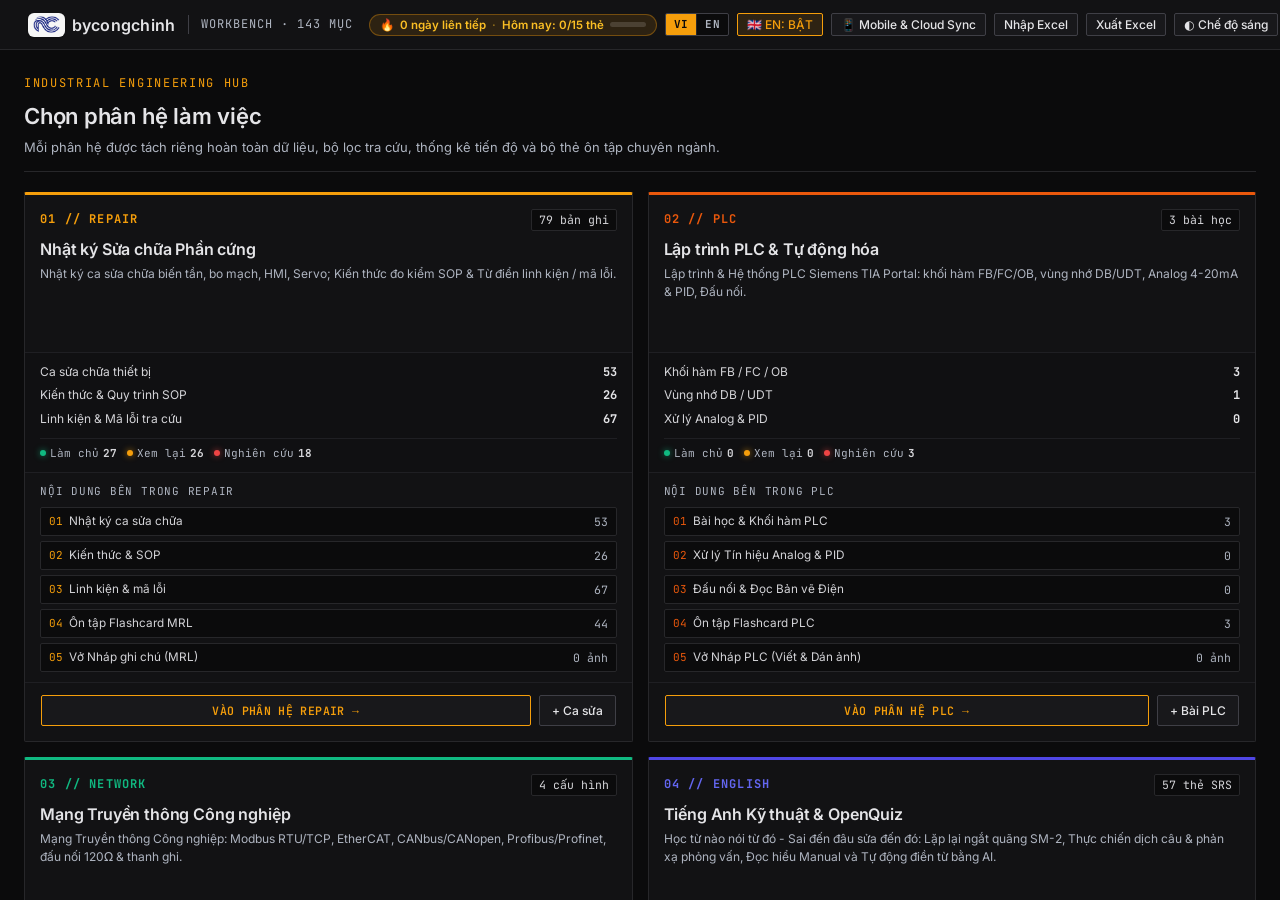
==== static/index.html @ 1fc818a9 "Deploy MRL Mobile PWA (20261121102253)" ====
<!DOCTYPE html>
<html lang="vi">
<head>
  <meta charset="UTF-8" />
  <meta name="viewport" content="width=device-width, initial-scale=1.0, viewport-fit=cover" />
  <meta name="theme-color" content="#0B0B0C" />
  <meta name="application-name" content="NC38" />
  <meta name="apple-mobile-web-app-capable" content="yes" />
  <meta name="apple-mobile-web-app-title" content="NC38" />
  <meta name="apple-mobile-web-app-status-bar-style" content="black-translucent" />
  <link rel="manifest" href="./manifest.json?v=nc3" />
  <link rel="apple-touch-icon" sizes="180x180" href="/static/icons/icon-nc-192.png" />
  <title>NC38</title>
  <link rel="icon" type="image/x-icon" href="/static/nc38_icon.ico?v=2" />
  <link rel="icon" type="image/png" sizes="192x192" href="/static/icons/icon-nc-192.png" />
  <link rel="stylesheet" href="/static/fonts.css?v=1" />
  <script>try{if(localStorage.getItem("mrl-theme")==="light"){document.documentElement.dataset.theme="light";var mc=document.querySelector('meta[name="theme-color"]');if(mc)mc.setAttribute("content","#FFFFFF");}if(localStorage.getItem("mrl-en-mode")!=="0")document.documentElement.classList.add("en-mode-on");if(localStorage.getItem("mrl-app-lang")==="en")document.documentElement.dataset.lang="en";}catch(e){}</script>
  <link rel="stylesheet" href="/static/styles.css?v=38" />
  <link rel="stylesheet" href="/static/mobile.css?v=16" />
</head>
<body spellcheck="false">
<input type="file" id="excel-import-input" accept=".xlsx,.xlsm" class="hidden" />
<input type="file" id="canvas-image-file-input" accept="image/*" class="hidden" />

<!-- ================= STARTUP PORTAL (4 PHÂN HỆ ĐỘC LẬP) ================= -->
<div id="portal-screen" class="portal-screen">
  <header class="portal-topbar">
    <div class="portal-brand">
      <img src="/static/icons/logo.png?v=3" alt="NC38" class="brand-logo" />
      <span class="brand-name" data-no-i18n="1">bycongchinh</span>
      <span id="portal-brand-sub" class="portal-subtag">WORKBENCH · 134 MỤC</span>
    </div>
    <div class="portal-top-right">
      <button type="button" id="portal-streak-badge" class="streak-pill" onclick="enterWorkspace('english', 'en-quiz')" title="Chuỗi ngày học &amp; Mục tiêu Tiếng Anh hôm nay">
        <span class="streak-flame">🔥</span>
        <span class="streak-days" data-streak-days>0 ngày liên tiếp</span>
        <span class="streak-sep">·</span>
        <span class="streak-goal" data-streak-goal>Hôm nay: 0/15 thẻ</span>
        <span class="streak-mini-bar"><i data-streak-bar style="width:0%"></i></span>
      </button>
      <span id="portal-global-meta" class="mono portal-meta-txt hidden">134 MỤC</span>
      <div class="lang-switch" role="group" aria-label="Ngôn ngữ / Language">
        <button type="button" class="lang-btn active" data-lang-btn="vi" onclick="setAppLanguage('vi')" title="Tiếng Việt">VI</button>
        <button type="button" class="lang-btn" data-lang-btn="en" onclick="setAppLanguage('en')" title="English (100% UI &amp; Content)">EN</button>
      </div>
      <button type="button" id="portal-btn-en-mode" class="btn btn-sm split-on" onclick="toggleEnMode()" title="Bật/tắt chế độ học Tiếng Anh song ngữ (quét chữ dịch, gạch chân thuật ngữ)">🇬🇧 EN: BẬT</button>
      <button type="button" id="portal-btn-en-vocab" class="btn btn-sm hidden" onclick="openVocabModal()" title="Mở Sổ từ vựng Tiếng Anh chuyên ngành">⭐ <span class="en-vocab-pill-lbl">Từ vựng</span> (<span class="en-vocab-count">0</span>)</button>
      <button type="button" id="portal-btn-mobile-sync" class="btn btn-sm" onclick="openMobileSyncModal()" title="Mở mã QR Mobile, Đồng bộ Cloud 2 chiều &amp; Xuất gói PWA">📱 Mobile &amp; Cloud Sync</button>
      <button type="button" class="btn btn-sm" onclick="triggerExcelImport()">Nhập Excel</button>
      <button type="button" class="btn btn-sm" onclick="exportExcel()">Xuất Excel</button>
    </div>
  </header>

  <div class="portal-body">
    <div class="portal-container">
      <div class="portal-hero">
        <div class="portal-kicker">INDUSTRIAL ENGINEERING HUB</div>
        <h1 class="portal-h1">Chọn phân hệ làm việc</h1>
        <p class="portal-lead">Mỗi phân hệ được tách riêng hoàn toàn dữ liệu, bộ lọc tra cứu, thống kê tiến độ và bộ thẻ ôn tập chuyên ngành.</p>
      </div>
      <div id="portal-grid" class="portal-grid"></div>
    </div>
  </div>
</div>

<!-- ================= WORKSPACE SHELL ================= -->
<div id="app-shell" class="app hidden">

  <!-- ================= SIDEBAR ================= -->
  <aside class="sidebar">
    <div class="ws-nav-head">
      <div class="ws-nav-top">
        <button type="button" class="portal-back-btn" onclick="openPortalScreen()" title="Quay về màn hình chọn 4 phân hệ (Alt+Home)">← Màn hình chính</button>
        <button type="button" class="sidebar-hide-btn" onclick="toggleLeftSidebar()" title="Ẩn thanh menu dọc bên trái (Ctrl+B)">« Ẩn</button>
      </div>
      <div class="ws-switcher" aria-label="Chuyển nhanh phân hệ">
        <button type="button" id="ws-pill-mrl" class="ws-pill" onclick="enterWorkspace('mrl')">MRL</button>
        <button type="button" id="ws-pill-plc" class="ws-pill" onclick="enterWorkspace('plc')">PLC</button>
        <button type="button" id="ws-pill-network" class="ws-pill" onclick="enterWorkspace('network')">NET</button>
        <button type="button" id="ws-pill-english" class="ws-pill" onclick="enterWorkspace('english')">ENG</button>
      </div>
    </div>

    <div class="brand">
      <img src="/static/icons/logo.png?v=3" alt="NC38" class="brand-logo" />
      <span id="sidebar-brand-name" class="brand-name">NC38</span>
      <span id="sidebar-brand-sub" class="brand-sub">OFFLINE HUB</span>
    </div>

    <nav id="sidebar-nav" class="nav"></nav>

    <div class="side-section">
      <div id="sidebar-stats-title" class="side-title">THỐNG KÊ HỆ THỐNG</div>
      <div id="header-metrics"><div class="stat-row"><span>Đang tải...</span></div></div>
    </div>

    <div id="sidebar-actions" class="side-actions"></div>
  </aside>

  <!-- ================= MAIN (TIA PORTAL TAB STRIP + SPLIT WORKSPACE) ================= -->
  <main class="main">
    <div id="editor-tabstrip" class="editor-tabstrip">
      <div id="editor-tabs-list" class="editor-tabs-list"></div>
      <div class="tabstrip-actions">
        <button type="button" id="workspace-streak-badge" class="streak-pill compact" onclick="enterWorkspace('english', 'en-quiz')" title="Chuỗi ngày học &amp; Mục tiêu Tiếng Anh hôm nay">
          <span class="streak-flame">🔥</span>
          <span class="streak-days" data-streak-days>0 ngày</span>
          <span class="streak-sep">·</span>
          <span class="streak-goal" data-streak-goal>0/15</span>
          <span class="streak-mini-bar"><i data-streak-bar style="width:0%"></i></span>
        </button>
        <button type="button" id="btn-clear-tabs" class="btn btn-sm hidden" onclick="closeAllEditorTabs(event)" title="Đóng các tab không dùng">× Đóng bớt</button>
        <div class="lang-switch" role="group" aria-label="Ngôn ngữ / Language">
          <button type="button" class="lang-btn active" data-lang-btn="vi" onclick="setAppLanguage('vi')" title="Tiếng Việt">VI</button>
          <button type="button" class="lang-btn" data-lang-btn="en" onclick="setAppLanguage('en')" title="English (100% UI &amp; Content)">EN</button>
        </div>
        <button type="button" id="btn-en-mode" class="btn btn-sm split-on" onclick="toggleEnMode()" title="Bật/tắt chế độ học Tiếng Anh song ngữ (quét chữ dịch, gạch chân thuật ngữ)">🇬🇧 EN: BẬT</button>
        <button type="button" id="en-top-ai-cfg-btn" class="btn btn-sm hidden" onclick="openAiConfigModal()" title="Cấu hình Gemini API Key miễn phí từ Google AI Studio">🔑 Cấu hình Gemini API Key</button>
        <button type="button" id="btn-en-vocab" class="btn btn-sm" onclick="openVocabModal()" title="Sổ từ vựng Tiếng Anh chuyên ngành">⭐ <span class="en-vocab-pill-lbl">Từ vựng</span> (<span class="en-vocab-count">0</span>)</button>
        <button type="button" id="btn-split-vertical" class="btn btn-sm" onclick="toggleSplitMode('vertical')" title="Chia đôi Trái / Phải giống TIA Portal (Ctrl+\)">◫ Chia đôi</button>
        <button type="button" id="btn-split-horizontal" class="btn btn-sm" onclick="toggleSplitMode('horizontal')" title="Chia Trên / Dưới">⬓ Trên/Dưới</button>
        <button type="button" id="btn-swap-panes" class="btn btn-sm hidden" onclick="swapSplitPanes()" title="Đổi nội dung giữa Khung 1 và Khung 2">⇄ Đổi bên</button>
        <button type="button" id="btn-close-split" class="btn btn-sm btn-danger hidden" onclick="closeSplitPane()" title="Đóng khung chia đôi">× Đóng chia</button>
      </div>
    </div>

    <div id="workspace-body" class="workspace-body">
      <div id="pane-primary" class="editor-pane active-pane" onmousedown="setActivePane('primary')">
        <div id="pane1-bar" class="pane-head hidden">
          <span class="pane-tag">KHUNG 1</span>
          <span id="pane1-label" class="pane-label mono">ĐANG XEM</span>
          <div class="pane-head-actions">
            <button type="button" class="btn btn-sm" onclick="pinPrimaryToSecondary(event)" title="Đưa bài này sang Khung 2">◫ Ghim sang Khung 2 →</button>
          </div>
        </div>
        <div class="pane-views">
          <div id="mobile-subbar" class="hidden"></div>
          <div id="view-mobile-sync" class="hidden"></div>

    <!-- 01 NHẬT KÝ CA SỬA CHỮA -->
    <section id="view-repairs" class="view tab-view">
      <div class="toolbar">
        <button type="button" class="btn btn-sm sidebar-open-btn" onclick="toggleLeftSidebar()" title="Hiện/Ẩn thanh menu dọc bên trái (Ctrl+B)">☰ Menu</button>
        <div id="repair-category-pills" class="chips"></div>
        <div class="vsep"></div>
        <select id="repair-status-filter" class="sel" onchange="onRepairFilterChange()">
          <option value="ALL">Trạng thái: tất cả</option>
          <option value="mastered">Đã làm chủ</option>
          <option value="review">Cần xem lại</option>
          <option value="researching">Đang nghiên cứu</option>
          <option value="unclassified">Chưa phân loại</option>
        </select>
        <div class="search">
          <input id="repair-search-input" class="inp" type="text" oninput="onRepairFilterChange()" placeholder="Tìm mã máy, linh kiện (A3120), mã lỗi..." />
          <button id="repair-search-clear" class="search-x hidden" onclick="clearRepairSearch()">×</button>
        </div>
      </div>
      <div class="split">
        <div class="list-pane">
          <div class="list-head"><span>DANH SÁCH CA BỆNH</span><b id="repair-list-count">0</b></div>
          <div id="repair-list" class="list-body"></div>
        </div>
        <div id="repair-detail" class="detail-pane"></div>
      </div>
    </section>

    <!-- 02 KIẾN THỨC & SOP -->
    <section id="view-knowledge" class="view tab-view hidden">
      <div class="toolbar">
        <button type="button" class="btn btn-sm sidebar-open-btn" onclick="toggleLeftSidebar()" title="Hiện/Ẩn thanh menu dọc bên trái (Ctrl+B)">☰ Menu</button>
        <div id="knowledge-group-pills" class="chips"></div>
        <div class="vsep"></div>
        <div id="knowledge-mode-pills" class="chips"></div>
        <select id="knowledge-category-filter" class="sel" style="max-width:185px;" onchange="onKnowledgeFilterChange()">
          <option value="ALL">Phân loại: tất cả</option>
        </select>
        <select id="knowledge-status-filter" class="sel" onchange="onKnowledgeFilterChange()">
          <option value="ALL">Trạng thái: tất cả</option>
          <option value="mastered">Đã làm chủ</option>
          <option value="review">Cần xem lại</option>
          <option value="researching">Đang nghiên cứu</option>
          <option value="unclassified">Chưa phân loại</option>
        </select>
        <div class="search">
          <input id="knowledge-search-input" class="inp" type="text" oninput="onKnowledgeFilterChange()" placeholder="Tìm chủ đề, từ khóa, quy trình..." />
          <button id="knowledge-search-clear" class="search-x hidden" onclick="clearKnowledgeSearch()">×</button>
        </div>
      </div>
      <div class="split">
        <div class="list-pane">
          <div class="list-head"><span>DANH MỤC KIẾN THỨC &amp; SOP</span><b id="knowledge-list-count">0</b></div>
          <div id="knowledge-list" class="list-body"></div>
        </div>
        <div id="knowledge-detail" class="detail-pane"></div>
      </div>
    </section>

    <!-- 03 LẬP TRÌNH & HỆ THỐNG PLC -->
    <section id="view-plc" class="view tab-view hidden">
      <div class="toolbar">
        <button type="button" class="btn btn-sm sidebar-open-btn" onclick="toggleLeftSidebar()" title="Hiện/Ẩn thanh menu dọc bên trái (Ctrl+B)">☰ Menu</button>
        <div id="plc-category-pills" class="chips"></div>
        <div class="vsep"></div>
        <select id="plc-status-filter" class="sel" onchange="onPlcFilterChange()">
          <option value="ALL">Trạng thái: tất cả</option>
          <option value="mastered">Đã làm chủ</option>
          <option value="review">Cần xem lại</option>
          <option value="researching">Đang nghiên cứu</option>
        </select>
        <div class="search">
          <input id="plc-search-input" class="inp" type="text" oninput="onPlcFilterChange()" placeholder="Tìm khối hàm (FB/FC/OB), SCL..." />
          <button id="plc-search-clear" class="search-x hidden" onclick="clearPlcSearch()">×</button>
        </div>
        <button class="btn btn-sm btn-primary" onclick="openPlcModal()">+ Thêm bài PLC</button>
      </div>
      <div class="split">
        <div class="list-pane">
          <div class="list-head"><span>LẬP TRÌNH &amp; HỆ THỐNG PLC</span><b id="plc-list-count">0</b></div>
          <div id="plc-list" class="list-body"></div>
        </div>
        <div id="plc-detail" class="detail-pane"></div>
      </div>
    </section>

    <!-- 04 MẠNG TRUYỀN THÔNG CÔNG NGHIỆP -->
    <section id="view-network" class="view tab-view hidden">
      <div class="toolbar">
        <button type="button" class="btn btn-sm sidebar-open-btn" onclick="toggleLeftSidebar()" title="Hiện/Ẩn thanh menu dọc bên trái (Ctrl+B)">☰ Menu</button>
        <div id="network-protocol-pills" class="chips"></div>
        <div class="vsep"></div>
        <select id="network-status-filter" class="sel" onchange="onNetworkFilterChange()">
          <option value="ALL">Trạng thái: tất cả</option>
          <option value="mastered">Đã làm chủ</option>
          <option value="review">Cần xem lại</option>
          <option value="researching">Đang nghiên cứu</option>
        </select>
        <div class="search">
          <input id="network-search-input" class="inp" type="text" oninput="onNetworkFilterChange()" placeholder="Tìm giao thức, thiết bị, thanh ghi..." />
          <button id="network-search-clear" class="search-x hidden" onclick="clearNetworkSearch()">×</button>
        </div>
        <button class="btn btn-sm btn-primary" onclick="openNetworkModal()">+ Thêm cấu hình mạng</button>
      </div>
      <div class="split">
        <div class="list-pane">
          <div class="list-head"><span>MẠNG TRUYỀN THÔNG</span><b id="network-list-count">0</b></div>
          <div id="network-list" class="list-body"></div>
        </div>
        <div id="network-detail" class="detail-pane"></div>
      </div>
    </section>

    <!-- 05 TỪ ĐIỂN LINH KIỆN & MÃ LỖI -->
    <section id="view-dictionary" class="view tab-view hidden">
      <div class="toolbar">
        <button type="button" class="btn btn-sm sidebar-open-btn" onclick="toggleLeftSidebar()" title="Hiện/Ẩn thanh menu dọc bên trái (Ctrl+B)">☰ Menu</button>
        <span class="sec-title">TRA CỨU LIÊN KẾT CHÉO LINH KIỆN &amp; MÃ LỖI (MRL)</span>
        <span style="color:var(--text-3); font-size:12px;">Chọn một mã để xem toàn bộ ca sửa chữa và kiến thức SOP liên quan trong phân hệ MRL.</span>
        <div class="search">
          <input id="dict-search-input" class="inp" type="text" oninput="renderDictionaryView()" placeholder="Lọc nhanh mã linh kiện (A3120, IGBT) hoặc mã lỗi (oPE04)..." />
        </div>
      </div>
      <div class="scroll-view">
        <div class="dict-wrap">
          <div class="dict-col">
            <div class="col-head"><span>DANH MỤC LINH KIỆN &amp; IC</span><span id="dict-comp-count">0</span></div>
            <div id="dict-comp-grid"></div>
          </div>
          <div class="dict-col">
            <div class="col-head"><span>DANH MỤC MÃ LỖI THIẾT BỊ</span><span id="dict-fault-count">0</span></div>
            <div id="dict-fault-grid"></div>
          </div>
        </div>
      </div>
    </section>

    <!-- 06 ÔN TẬP CHỦ ĐỘNG -->
    <section id="view-flashcards" class="view tab-view hidden">
      <div class="toolbar">
        <button type="button" class="btn btn-sm sidebar-open-btn" onclick="toggleLeftSidebar()" title="Hiện/Ẩn thanh menu dọc bên trái (Ctrl+B)">☰ Menu</button>
        <span class="sec-title">ÔN TẬP SÂU</span>
        <select id="fc-mode-filter" class="sel" data-no-filter-menu="1" onchange="onFlashcardModeChange()">
          <option value="deep">Hỏi sâu từng ý</option>
          <option value="quiz">Trắc nghiệm 4 đáp án (Quiz)</option>
          <option value="summary">Tổng hợp (1 thẻ / bài)</option>
          <option value="en_vocab">🇬🇧 Từ vựng Tiếng Anh chuyên ngành (Việt ⇄ Anh)</option>
          <option value="en_quiz">🇬🇧 Trắc nghiệm Tiếng Anh (Quiz A/B/C/D)</option>
        </select>
        <select id="fc-status-filter" class="sel" onchange="buildFlashcardDeck()">
          <option value="ACTIVE">Cần xem lại + đang nghiên cứu</option>
          <option value="review">Chỉ cần xem lại</option>
          <option value="researching">Chỉ đang nghiên cứu</option>
          <option value="ALL">Tất cả (kể cả đã làm chủ)</option>
        </select>
        <select id="fc-type-filter" class="sel" onchange="buildFlashcardDeck()">
          <option value="ALL">Tất cả loại thẻ</option>
          <option value="repair">Chỉ ca sửa chữa</option>
          <option value="knowledge">Chỉ kiến thức &amp; SOP</option>
          <option value="plc">Chỉ lập trình PLC</option>
          <option value="network">Chỉ mạng truyền thông</option>
        </select>
        <button type="button" id="fc-unsolid-btn" class="btn btn-sm" onclick="toggleFlashcardUnsolidFilter()" title="Chỉ hiện các câu chưa đánh dấu Thuộc chắc">Lọc câu chưa thuộc</button>
        <button type="button" id="fc-draft-toggle-btn" class="btn btn-sm split-on" onclick="toggleFlashcardDraftBox()" title="Bật/tắt khung tự gõ câu trả lời trước khi lật thẻ">Ô tự gõ</button>
        <button type="button" class="btn btn-sm" onclick="shuffleFlashcardDeck()">Trộn thẻ</button>
        <span id="fc-item-scope-badge" class="fc-scope-badge hidden"></span>
        <div id="fc-progress-summary" class="mono" style="margin-left:auto; font-size:12px; color:var(--text-3);"></div>
      </div>
      <div class="scroll-view"><div id="flashcard-stage" class="fc-wrap"></div></div>
    </section>

    <!-- VỞ NHÁP TỰ DO (MRL / PLC / NETWORK / ENGLISH ĐỘC LẬP) -->
    <section id="view-scratchpad" class="view tab-view hidden">
      <div class="toolbar">
        <button type="button" class="btn btn-sm sidebar-open-btn" onclick="toggleLeftSidebar()" title="Hiện/Ẩn thanh menu dọc bên trái (Ctrl+B)">☰ Menu</button>
        <span id="scratchpad-title" class="sec-title">VỞ NHÁP GHI CHÚ NHANH</span>
        <span style="color:var(--text-3); font-size:12px;">Gõ tự do · Bôi đen từ để dịch &amp; lưu · Dán ảnh (<kbd>Ctrl</kbd>+<kbd>V</kbd>) kéo thả tự do</span>
        <span id="scratchpad-status" class="mono" style="margin-left:auto; font-size:12px; color:var(--green);">ĐÃ LƯU TỰ ĐỘNG</span>
        <button type="button" id="scratchpad-sample-manual-btn" class="btn btn-sm hidden" onclick="insertSampleManualToScratchpad()" title="Chèn đoạn trích Manual tiếng Anh mẫu để đọc dịch &amp; làm Quiz">📄 Nạp mẫu Manual</button>
        <button type="button" id="scratchpad-to-quiz-btn" class="btn btn-sm btn-indigo hidden" onclick="sendScratchpadTextToOpenQuiz()" title="Chuyển văn bản trong Vở Nháp sang OpenQuiz AI để sinh bộ đề tự động">⚡ Tạo Quiz từ Nháp</button>
        <button type="button" class="btn btn-sm" onclick="triggerScratchpadImagePick()">+ Chèn ảnh</button>
        <button type="button" id="scratchpad-font-btn" class="btn btn-sm" onclick="toggleScratchpadFont()">Font: Chữ thường</button>
        <button type="button" class="btn btn-sm btn-primary" onclick="saveScratchpadNow(true)">Lưu (Ctrl+S)</button>
        <button type="button" class="btn btn-sm btn-danger" onclick="clearScratchpad()">Xóa trắng</button>
      </div>
      <div class="scratchpad-wrap">
        <div id="scratchpad-canvas" class="scratchpad-canvas" tabindex="0">
          <textarea id="scratchpad-textarea" class="scratchpad-textarea" spellcheck="false" placeholder="Viết nhanh ý tưởng, tóm tắt video/datasheet, tính toán thanh ghi, hoặc dán đoạn Manual tiếng Anh để bôi đen dịch &amp; lưu từ mới...&#10;&#10;Mẹo: Bấm Win+Shift+S chụp trang tài liệu/datasheet rồi click vào đây nhấn Ctrl+V để dán ảnh trực tiếp, sau đó kéo đặt ảnh ở bất kỳ vị trí nào bạn muốn!"></textarea>
          <div id="scratchpad-images-layer" class="canvas-images-layer"></div>
        </div>
      </div>
    </section>

    <!-- 04-01 HỌC HÔM NAY (SRS & 4 CHẾ ĐỘ: FLASHCARD / QUIZ / CLOZE / NGHE CHÉP) -->
    <section id="view-en-quiz" class="view tab-view hidden">
      <div class="toolbar">
        <button type="button" class="btn btn-sm sidebar-open-btn" onclick="toggleLeftSidebar()" title="Hiện/Ẩn thanh menu dọc bên trái (Ctrl+B)">☰ Menu</button>
        <span class="sec-title" style="color:#818CF8;">01 · HỌC HÔM NAY</span>
        <div id="en-quiz-type-pills" class="chips"></div>
        <button type="button" id="en-quiz-gen-toggle-btn" class="btn btn-sm btn-indigo" onclick="toggleEnQuizGeneratorPanel()" title="Ẩn/hiện khung Tạo đề OpenQuizAI">⚡ Tạo đề tự động</button>
      </div>
      <div id="en-quiz-compact-bar" class="srs-compact-bar">
        <div id="en-quiz-streak-pill" class="srs-compact-streak" title="Chuỗi ngày học &amp; Mục tiêu Tiếng Anh hôm nay">
          <span class="streak-flame">🔥</span>
          <span class="streak-days" data-streak-days>0 ngày</span>
          <span class="streak-sep">·</span>
          <span id="en-quiz-today-goal">Hôm nay: 0/15</span>
          <span class="streak-mini-bar"><i data-streak-bar style="width:0%"></i></span>
        </div>
        <div id="en-quiz-srs-pills" class="srs-compact-pills"></div>
        <div class="srs-compact-topic">
          <select id="en-quiz-cat-filter" class="sel" data-no-filter-menu="1" onchange="onEnQuizFilterChange()">
            <option value="ALL">Chủ đề: Tất cả</option>
            <option value="Giao tiếp & Hội thoại">Giao tiếp &amp; Hội thoại</option>
            <option value="Lexical Chunks (Cụm từ nối)">Lexical Chunks (Cụm từ nối)</option>
            <option value="Biến tần & Phần cứng">Biến tần &amp; Phần cứng</option>
            <option value="PLC & Tự động hóa">PLC &amp; Tự động hóa</option>
            <option value="Mạng truyền thông">Mạng truyền thông</option>
            <option value="Giao tiếp Phỏng vấn">Giao tiếp Phỏng vấn</option>
          </select>
        </div>
      </div>
      <div class="scroll-view">
        <div id="en-quiz-container" class="en-hub-wrap"></div>
      </div>
    </section>

    <!-- 04-02 PHÒNG THỰC CHIẾN (A: GIAO TIẾP · B: DỊCH KỸ THUẬT · C: PHỎNG VẤN 1-1 · D: ĐỌC HIỂU MANUAL) -->
    <section id="view-en-coach" class="view tab-view hidden">
      <div class="toolbar">
        <button type="button" class="btn btn-sm sidebar-open-btn" onclick="toggleLeftSidebar()" title="Hiện/Ẩn thanh menu dọc bên trái (Ctrl+B)">☰ Menu</button>
        <span class="sec-title" style="color:#818CF8;">02 · PHÒNG THỰC CHIẾN</span>
        <div id="en-coach-mode-pills" class="chips"></div>
        <div id="en-coach-combat-controls" style="display:inline-flex;align-items:center;gap:6px;flex-wrap:wrap;">
          <select id="en-coach-source-filter" class="sel" data-no-filter-menu="1" onchange="pickRandomCoachPrompt()">
            <option value="ALL">Chủ đề: Tất cả (Giao tiếp + Kỹ thuật)</option>
            <option value="Giao tiếp & Hội thoại">Giao tiếp &amp; Hội thoại</option>
            <option value="Lexical Chunks (Cụm từ nối)">Lexical Chunks (Cụm từ nối)</option>
            <option value="Biến tần & Phần cứng">Biến tần &amp; Phần cứng</option>
            <option value="PLC & Tự động hóa">PLC &amp; Tự động hóa</option>
            <option value="Mạng truyền thông">Mạng truyền thông</option>
            <option value="Giao tiếp Phỏng vấn">Giao tiếp Phỏng vấn</option>
          </select>
          <button type="button" class="btn btn-sm btn-indigo" onclick="pickRandomCoachPrompt()">🎲 Tình huống khác</button>
          <button type="button" class="btn btn-sm" onclick="toggleCustomCoachPrompt()">✍️ Tự nhập câu</button>
        </div>
        <div id="en-coach-reading-controls" class="hidden" style="display:inline-flex;align-items:center;gap:6px;flex-wrap:wrap;">
          <select id="en-reading-count" class="sel" data-no-filter-menu="1">
            <option value="5">5 từ mục tiêu</option>
            <option value="7" selected>7 từ Cần ôn hôm nay</option>
            <option value="10">10 từ tổng hợp</option>
          </select>
          <button type="button" id="en-reading-gen-btn" class="btn btn-sm btn-indigo" onclick="generateContextualReading()">📖 Tạo bài đọc từ 5-10 từ Cần ôn hôm nay</button>
          <button type="button" id="en-reading-bilingual-btn" class="btn btn-sm" onclick="toggleReadingBilingual()">🇻🇳 Hiện dịch song ngữ</button>
          <button type="button" class="btn btn-sm" onclick="speakFullReadingPassage()">🔊 Nghe đọc toàn bài</button>
        </div>
      </div>
      <div class="scroll-view">
        <div id="en-coach-container" class="en-hub-wrap"></div>
      </div>
    </section>

    <!-- 04-03 PLACEHOLDER (ĐÃ TÍCH HỢP VÀO CHẾ ĐỘ D CỦA PHÒNG THỰC CHIẾN) -->
    <section id="view-en-reading" class="view tab-view hidden"></section>

    <!-- 04-03 KHO TỪ & NẠP TỪ AI (GỘP MAGIC FILL + QUÉT KHO MRL + DÁN MANUAL) -->
    <section id="view-en-vocab-bank" class="view tab-view hidden">
      <div class="toolbar">
        <button type="button" class="btn btn-sm sidebar-open-btn" onclick="toggleLeftSidebar()" title="Hiện/Ẩn thanh menu dọc bên trái (Ctrl+B)">☰ Menu</button>
        <div id="en-bank-category-pills" class="chips"></div>
        <div class="vsep"></div>
        <select id="en-bank-status-filter" class="sel" data-no-filter-menu="1" onchange="onEnBankFilterChange()">
          <option value="ALL">SRS: Tất cả</option>
          <option value="due_now">Cần ôn hôm nay</option>
          <option value="learning">Đang học (Learning)</option>
          <option value="new">Từ mới (New)</option>
          <option value="review">Ôn tập (Review)</option>
          <option value="mastered">Đã làm chủ (Mastered)</option>
        </select>
        <div class="search">
          <input id="en-bank-search-input" class="inp" type="text" oninput="onEnBankFilterChange()" placeholder="Tìm thuật ngữ, IPA, Collocations, nghĩa Việt..." />
          <button id="en-bank-search-clear" class="search-x hidden" onclick="clearEnBankSearch()">×</button>
        </div>
        <button type="button" class="btn btn-sm btn-indigo" onclick="openEnVocabEditorModal()">+ Thêm Từ / Chunk</button>
        <button type="button" class="btn btn-sm" onclick="enterWorkspace('english', 'en-quiz')">🧠 Ôn Flashcard SRS</button>
      </div>
      <div id="en-vocab-ingest-bar" class="en-ingest-bar">
        <span class="en-ingest-bar-lbl">⚡ NẠP TỪ NHANH:</span>
        <div id="en-ingest-mode-pills" class="chips"></div>
        <button type="button" id="en-ingest-close-btn" class="btn btn-sm hidden" onclick="toggleVocabIngestDrawer(false)" style="margin-left:auto;">✕ Thu gọn</button>
      </div>
      <div id="en-vocab-ingest-drawer" class="en-ingest-drawer hidden">
        <div id="en-ingest-container" class="en-hub-wrap"></div>
      </div>
      <div class="split">
        <div class="list-pane">
          <div class="list-head"><span>KHO TỪ VỰNG &amp; LEXICAL CHUNKS</span><b id="en-bank-list-count">0</b></div>
          <div id="en-bank-list" class="list-body"></div>
        </div>
        <div id="en-bank-detail" class="detail-pane"></div>
      </div>
    </section>

    <!-- 04-05 PLACEHOLDER (ĐÃ GỘP VÀO THANH NẠP TỪ NHANH CỦA KHO TỪ 03) -->
    <section id="view-en-ingest" class="view tab-view hidden"></section>
        </div><!-- /.pane-views -->
      </div><!-- /#pane-primary -->

      <div id="split-resizer" class="split-resizer hidden" title="Kéo để chỉnh tỉ lệ Trái / Phải hoặc Trên / Dưới"></div>

      <!-- KHUNG 2 ĐỘC LẬP (XUYÊN PHÂN HỆ MRL / PLC / NET / NHÁP) -->
      <div id="pane-secondary" class="editor-pane pane-secondary hidden" onmousedown="setActivePane('secondary')">
        <div class="pane-head pane2-head">
          <span class="pane-tag">KHUNG 2</span>
          <div class="pane2-pills" aria-label="Chọn nhanh nguồn dữ liệu cho Khung 2">
            <button type="button" id="p2-pill-plc" class="pane2-pill" onclick="setPane2Group('plc')">PLC</button>
            <button type="button" id="p2-pill-network" class="pane2-pill" onclick="setPane2Group('network')">NET</button>
            <button type="button" id="p2-pill-repair" class="pane2-pill" onclick="setPane2Group('repair')">CA SỬA</button>
            <button type="button" id="p2-pill-knowledge" class="pane2-pill" onclick="setPane2Group('knowledge')">SOP</button>
            <button type="button" id="p2-pill-scratchpad" class="pane2-pill" onclick="setPane2Group('scratchpad')">NHÁP</button>
          </div>
          <select id="pane2-item-select" class="sel pane2-sel" onchange="onPane2SelectChange()"></select>
          <div class="pane-head-actions">
            <button type="button" id="pane2-browse-btn" class="btn btn-sm" onclick="togglePane2Browser()" title="Mở danh sách tìm kiếm nhanh xuyên phân hệ trong Khung 2">☰ Tìm bài</button>
            <button type="button" class="btn btn-sm btn-danger" onclick="closeSplitPane()" title="Đóng Khung 2">×</button>
          </div>
        </div>
        <div id="pane2-browser" class="pane2-browser hidden"></div>
        <div id="pane2-content" class="pane2-content"></div>
      </div>
    </div><!-- /#workspace-body -->
  </main>
</div>

<!-- ================= CROSS-REFERENCE DRAWER ================= -->
<div id="crossref-overlay" class="overlay right hidden">
  <div class="drawer">
    <div class="ov-head">
      <div class="ov-title"><small>TRA CỨU LIÊN KẾT CHÉO</small><span id="crossref-title">MÃ</span></div>
      <button class="ov-x" onclick="closeCrossRefDrawer()">×</button>
    </div>
    <div id="crossref-body" class="ov-body"></div>
  </div>
</div>

<!-- ================= MODAL: CA SỬA CHỮA ================= -->
<div id="repair-modal" class="overlay center hidden">
  <div class="modal">
    <div class="ov-head">
      <div class="ov-title" id="repair-modal-title"><span>THÊM CA SỬA CHỮA MỚI</span></div>
      <button type="button" class="ov-x" onclick="closeRepairModal()">×</button>
    </div>
    <form id="repair-form" class="ov-body form mode-create" onsubmit="submitRepairForm(event)">
      <input type="hidden" id="rep-form-id" />
      <div class="fgrid rep-form-row1">
        <div>
          <label class="lbl" for="rep-form-category">Nhóm thiết bị *</label>
          <select id="rep-form-category" class="sel" required>
            <option value="VFD">VFD</option>
            <option value="Circuit_Board">Bo mạch (Circuit_Board)</option>
            <option value="Screen">HMI / màn hình (Screen)</option>
            <option value="Servo">Servo</option>
            <option value="PLC">PLC</option>
            <option value="Sensors">Cảm biến (Sensors)</option>
          </select>
        </div>
        <div>
          <label class="lbl" for="rep-form-status">Trạng thái</label>
          <select id="rep-form-status" class="sel">
            <option value="researching">Đang nghiên cứu</option>
            <option value="review">Cần xem lại</option>
            <option value="mastered">Đã làm chủ</option>
            <option value="unclassified">Chưa phân loại</option>
          </select>
        </div>
        <div>
          <label class="lbl" for="rep-form-date">Ngày</label>
          <input id="rep-form-date" class="inp mono" type="text" placeholder="YYYY-MM-DD" />
        </div>
      </div>

      <div class="fgrid rep-form-row2">
        <div>
          <label class="lbl" for="rep-form-model">Hãng &amp; Mã thiết bị (Model) *</label>
          <textarea id="rep-form-model" class="inp mono" rows="1" required placeholder="VD: Yaskawa F7 15kW - CIMR-F7H4015"></textarea>
        </div>
        <div>
          <label class="lbl" for="rep-form-faults">Mã lỗi khách báo</label>
          <input id="rep-form-faults" class="inp mono" type="text" placeholder="VD: U1 NOT READY, oL1, rr" />
        </div>
      </div>

      <div id="rep-form-cold-wrap" class="rep-form-cold-box">
        <div class="lbl-row">
          <label id="rep-form-cold-lbl" class="lbl">Tiếp nhận &amp; Đo nguội ban đầu (tùy chọn)</label>
          <div class="rep-modal-cc-acts">
            <button type="button" class="btn btn-sm rep-tpl-btn" onclick="insertColdCheckTemplateToModal()">⚡ Chèn mẫu đo nguội</button>
            <button type="button" class="btn btn-sm cc-add-btn" onclick="addModalColdCheckRow(undefined, 'item')">+ Thêm dòng</button>
          </div>
        </div>
        <div id="rep-form-cold-container" class="rep-modal-cc-list"></div>
      </div>

      <details id="rep-form-advanced" class="rep-form-details">
        <summary class="rep-form-summary">▸ Thêm ngay Bước 01 / Lưu ý nguồn</summary>
        <div class="rep-form-adv-body">
          <div>
            <div class="sec-head" style="margin-top:2px;">
              <span class="sec-title">QUY TRÌNH BẮT BỆNH &amp; XỬ LÝ</span>
              <button type="button" class="btn btn-sm btn-primary" onclick="addRepairStepRow()">+ Thêm bước kiểm tra</button>
            </div>
            <div id="rep-form-steps-container" class="stack"></div>
          </div>

          <div class="form-warn">
            <label class="lbl" for="rep-form-note">Lưu ý cấp nguồn test &amp; cấu hình vận hành (24VDC / DC bus, chân jump, dòng boot, thông số)</label>
            <textarea id="rep-form-note" class="inp" rows="3" placeholder="VD: Cấp 24VDC ngoài chân +24/CM trước, test đèn hạn dòng nối tiếp DC Bus..."></textarea>
          </div>

          <div id="rep-form-tags-wrap" class="hidden">
            <label class="lbl" for="rep-form-tags">Linh kiện liên quan (phân cách dấu phẩy)</label>
            <input id="rep-form-tags" class="inp mono" type="text" placeholder="A3120, IGBT, MOSFET, 74HC14" />
          </div>
        </div>
      </details>

      <div class="form-foot">
        <button type="button" class="btn" onclick="closeRepairModal()">Hủy</button>
        <button type="submit" id="rep-form-submit-btn" class="btn btn-primary">Tạo ca &amp; Bắt đầu đo</button>
      </div>
    </form>
  </div>
</div>

<!-- ================= MODAL: KIẾN THỨC & SOP ================= -->
<div id="knowledge-modal" class="overlay center hidden">
  <div class="modal narrow">
    <div class="ov-head">
      <div class="ov-title" id="knowledge-modal-title"><span>THÊM KIẾN THỨC / SOP MỚI</span></div>
      <button class="ov-x" onclick="closeKnowledgeModal()">×</button>
    </div>
    <form id="knowledge-form" class="ov-body form" onsubmit="submitKnowledgeForm(event)">
      <input type="hidden" id="knw-form-id" />
      <div class="fgrid c4">
        <div>
          <label class="lbl">Nhóm nguồn *</label>
          <select id="knw-form-group" class="sel" required>
            <option value="Knowledge">Kiến thức đo &amp; sửa (Knowledge)</option>
            <option value="Automation">Tự động hóa (Automation)</option>
            <option value="Errors">Mã lỗi nhanh (Errors)</option>
          </select>
        </div>
        <div>
          <label class="lbl">Phân loại</label>
          <input id="knw-form-category" class="inp" list="knw-category-suggestions" placeholder="VD: Kỹ thuật Đo" />
          <datalist id="knw-category-suggestions">
            <option value="⚙️ Kỹ thuật Đo"></option>
            <option value="⚙️ Kỹ thuật Sửa"></option>
            <option value="⚙️ Workflow kiểm tra nhanh"></option>
            <option value="📚Nguyên lý hoạt động"></option>
            <option value="Sensors & Signals"></option>
            <option value="Contactor"></option>
            <option value="Relay"></option>
            <option value="Interlock Circuit"></option>
            <option value="Mạch tự giữ"></option>
            <option value="Mạch đảo chiều động cơ"></option>
            <option value="💻 Tự động hóa"></option>
          </datalist>
        </div>
        <div><label class="lbl">Ngày</label><input id="knw-form-date" class="inp mono" type="text" placeholder="YYYY-MM-DD" /></div>
        <div>
          <label class="lbl">Trạng thái</label>
          <select id="knw-form-status" class="sel">
            <option value="review">Cần xem lại</option>
            <option value="mastered">Đã làm chủ</option>
            <option value="researching">Đang nghiên cứu</option>
            <option value="unclassified">Chưa phân loại</option>
          </select>
        </div>
      </div>
      <div><label class="lbl">Chủ đề / Thiết bị *</label><input id="knw-form-topic" class="inp mono" required /></div>
      <div><label class="lbl">Từ khóa lõi</label><textarea id="knw-form-takeaway" class="inp" rows="2"></textarea></div>
      <div><label class="lbl">Bản chất nguyên lý / Quy trình SOP (đánh số 1. 2. 3. để hiển thị checklist)</label><textarea id="knw-form-concept" class="inp" rows="4"></textarea></div>
      <div class="fgrid c2">
        <div><label class="lbl">Câu hỏi phản biện (Tại sao?)</label><textarea id="knw-form-why" class="inp" rows="3"></textarea></div>
        <div><label class="lbl">Ứng dụng thực chiến / Giải pháp trả lời</label><textarea id="knw-form-action" class="inp" rows="3"></textarea></div>
      </div>
      <div class="fgrid c2">
        <div><label class="lbl">Lưu ý an toàn</label><textarea id="knw-form-note" class="inp" rows="2"></textarea></div>
        <div><label class="lbl">Linh kiện liên quan</label><input id="knw-form-tags" class="inp mono" type="text" placeholder="IGBT, OPTOCOUPLER" /></div>
      </div>
      <div>
        <div class="sec-head" style="margin-top:2px;">
          <span class="sec-title">MỤC GHI CHÚ MỞ RỘNG &amp; ẢNH KÉO THẢ (CTRL+V DÁN ẢNH)</span>
          <button type="button" class="btn btn-sm btn-primary" onclick="addKnowledgeSectionRow()">+ Thêm mục / ảnh kéo thả</button>
        </div>
        <div id="knw-form-sections-container" class="stack"></div>
      </div>
      <div>
        <div class="sec-head" style="margin-top:4px;">
          <span class="sec-title">CÂU HỎI ÔN TẬP RIÊNG (HỎI XOÁY · ĐÁP GỌN)</span>
          <div style="display:flex; gap:6px;">
            <button type="button" class="btn btn-sm" onclick="suggestModalDrillQa('knowledge')">⚡ Tự gợi ý từ bài</button>
            <button type="button" class="btn btn-sm btn-primary" onclick="addDrillQaRow('knw-form-drill-container')">+ Thêm câu hỏi</button>
          </div>
        </div>
        <div id="knw-form-drill-container" class="stack"></div>
      </div>
      <div class="form-foot">
        <button type="button" class="btn" onclick="closeKnowledgeModal()">Hủy</button>
        <button type="submit" class="btn btn-primary">Lưu kiến thức</button>
      </div>
    </form>
  </div>
</div>

<!-- ================= MODAL: LẬP TRÌNH & HỆ THỐNG PLC ================= -->
<div id="plc-modal" class="overlay center hidden">
  <div class="modal">
    <div class="ov-head">
      <div class="ov-title" id="plc-modal-title"><span>THÊM BÀI LẬP TRÌNH PLC MỚI</span></div>
      <button class="ov-x" onclick="closePlcModal()">×</button>
    </div>
    <form id="plc-form" class="ov-body form" onsubmit="submitPlcForm(event)">
      <input type="hidden" id="plc-form-id" />
      <div class="fgrid c4">
        <div>
          <label class="lbl">Phân loại *</label>
          <select id="plc-form-category" class="sel" required>
            <option value="Khối hàm (FB/FC/OB)">Khối hàm (FB/FC/OB)</option>
            <option value="Vùng nhớ (DB/UDT)">Vùng nhớ (db/udt)</option>
            <option value="Analog & PID">Analog &amp; PID</option>
            <option value="Đấu nối & Bản vẽ">Đấu nối &amp; Bản vẽ</option>
          </select>
        </div>
        <div class="span2">
          <label class="lbl">Nền tảng PLC (Brand / Platform)</label>
          <input id="plc-form-platform" class="inp mono" type="text" placeholder="VD: Siemens TIA Portal (S7-1200/1500)" />
        </div>
        <div class="fgrid c2" style="gap:8px;">
          <div><label class="lbl">Ngày</label><input id="plc-form-date" class="inp mono" type="text" placeholder="YYYY-MM-DD" /></div>
          <div>
            <label class="lbl">Trạng thái</label>
            <select id="plc-form-status" class="sel">
              <option value="review">Cần xem lại</option>
              <option value="mastered">Đã làm chủ</option>
              <option value="researching">Đang nghiên cứu</option>
            </select>
          </div>
        </div>
      </div>

      <div class="fgrid c2">
        <div><label class="lbl">Tên chủ đề / Khối hàm *</label><input id="plc-form-title" class="inp mono" required placeholder="VD: Xử lý tín hiệu Analog 4-20mA với NORM_X & SCALE_X" /></div>
        <div><label class="lbl">Thẻ từ khóa (phân cách dấu phẩy)</label><input id="plc-form-tags" class="inp mono" type="text" placeholder="TIA PORTAL, S7-1200, ANALOG, FB" /></div>
      </div>

      <div>
        <div class="sec-head" style="margin-top:2px;">
          <span class="sec-title">BẢNG CHÂN KHỐI HÀM / THAM SỐ (PINOUT - CÓ THỂ ĐỂ TRỐNG)</span>
          <button type="button" class="btn btn-sm" onclick="addPlcPinRow()">+ Thêm chân / tham số</button>
        </div>
        <div id="plc-form-pinout-container" class="stack"></div>
      </div>

      <div>
        <div class="sec-head" style="margin-top:2px;">
          <span class="sec-title">CÁC MỤC NỘI DUNG CHI TIẾT (TỰ ĐẶT NHÃN · XÓA · THÊM MỚI · CTRL+V DÁN ẢNH KÉO THẢ)</span>
          <button type="button" class="btn btn-sm btn-primary" onclick="addPlcSectionRow()">+ Thêm mục nội dung mới</button>
        </div>
        <div id="plc-form-sections-container" class="stack"></div>
      </div>

      <div>
        <div class="sec-head" style="margin-top:4px;">
          <span class="sec-title">CÂU HỎI ÔN TẬP RIÊNG (HỎI XOÁY · ĐÁP GỌN)</span>
          <div style="display:flex; gap:6px;">
            <button type="button" class="btn btn-sm" onclick="suggestModalDrillQa('plc')">⚡ Tự gợi ý từ bài</button>
            <button type="button" class="btn btn-sm btn-primary" onclick="addDrillQaRow('plc-form-drill-container')">+ Thêm câu hỏi</button>
          </div>
        </div>
        <div id="plc-form-drill-container" class="stack"></div>
      </div>

      <div class="form-foot">
        <button type="button" class="btn" onclick="closePlcModal()">Hủy</button>
        <button type="submit" class="btn btn-primary">Lưu bài PLC</button>
      </div>
    </form>
  </div>
</div>

<!-- ================= MODAL: MẠNG TRUYỀN THÔNG ================= -->
<div id="network-modal" class="overlay center hidden">
  <div class="modal">
    <div class="ov-head">
      <div class="ov-title" id="network-modal-title"><span>THÊM CẤU HÌNH MẠNG MỚI</span></div>
      <button class="ov-x" onclick="closeNetworkModal()">×</button>
    </div>
    <form id="network-form" class="ov-body form" onsubmit="submitNetworkForm(event)">
      <input type="hidden" id="net-form-id" />
      <div class="fgrid c4">
        <div>
          <label class="lbl">Giao thức *</label>
          <select id="net-form-protocol" class="sel" required>
            <option value="Modbus RTU/TCP">Modbus RTU/TCP</option>
            <option value="EtherCAT">EtherCAT</option>
            <option value="CANbus / CANopen">CANbus / CANopen</option>
            <option value="Profibus / Profinet">Profibus / Profinet</option>
            <option value="USS / RS485">USS / RS485</option>
          </select>
        </div>
        <div class="span2">
          <label class="lbl">Thiết bị kết nối (Target Device) *</label>
          <input id="net-form-target" class="inp mono" required placeholder="VD: PLC S7-1200 <-> Biến tần Yaskawa V1000" />
        </div>
        <div class="fgrid c2" style="gap:8px;">
          <div><label class="lbl">Ngày</label><input id="net-form-date" class="inp mono" type="text" placeholder="YYYY-MM-DD" /></div>
          <div>
            <label class="lbl">Trạng thái</label>
            <select id="net-form-status" class="sel">
              <option value="review">Cần xem lại</option>
              <option value="mastered">Đã làm chủ</option>
              <option value="researching">Đang nghiên cứu</option>
            </select>
          </div>
        </div>
      </div>

      <div><label class="lbl">Thẻ từ khóa (phân cách dấu phẩy)</label><input id="net-form-tags" class="inp mono" type="text" placeholder="MODBUS, RS485, 120 OHM, CANOPEN" /></div>

      <div>
        <div class="sec-head" style="margin-top:2px;">
          <span class="sec-title">BẢN ĐỒ THANH GHI / KHUNG TRUYỀN (REGISTER MAP - CÓ THỂ ĐỂ TRỐNG)</span>
          <button type="button" class="btn btn-sm" onclick="addNetRegRow()">+ Thêm thanh ghi</button>
        </div>
        <div id="net-form-regmap-container" class="stack"></div>
      </div>

      <div>
        <div class="sec-head" style="margin-top:2px;">
          <span class="sec-title">CÁC MỤC NỘI DUNG CHI TIẾT (TỰ ĐẶT NHÃN · XÓA · THÊM MỚI · CTRL+V DÁN ẢNH KÉO THẢ)</span>
          <button type="button" class="btn btn-sm btn-primary" onclick="addNetworkSectionRow()">+ Thêm mục nội dung mới</button>
        </div>
        <div id="net-form-sections-container" class="stack"></div>
      </div>

      <div>
        <div class="sec-head" style="margin-top:4px;">
          <span class="sec-title">CÂU HỎI ÔN TẬP RIÊNG (HỎI XOÁY · ĐÁP GỌN)</span>
          <div style="display:flex; gap:6px;">
            <button type="button" class="btn btn-sm" onclick="suggestModalDrillQa('network')">⚡ Tự gợi ý từ bài</button>
            <button type="button" class="btn btn-sm btn-primary" onclick="addDrillQaRow('net-form-drill-container')">+ Thêm câu hỏi</button>
          </div>
        </div>
        <div id="net-form-drill-container" class="stack"></div>
      </div>

      <div class="form-foot">
        <button type="button" class="btn" onclick="closeNetworkModal()">Hủy</button>
        <button type="submit" class="btn btn-primary">Lưu cấu hình mạng</button>
      </div>
    </form>
  </div>
</div>

<!-- ================= MODAL: QUẢN LÝ DANH MỤC (MRL / PLC / NET) ================= -->
<div id="category-manager-modal" class="overlay center hidden">
  <div class="modal narrow" style="max-width:680px;">
    <div class="ov-head">
      <div class="ov-title" id="cat-mgr-title"><small>TÙY CHỈNH THANH DANH MỤC</small><span id="cat-mgr-title-text">QUẢN LÝ DANH MỤC</span></div>
      <button type="button" class="ov-x" onclick="closeCategoryManagerModal()">×</button>
    </div>
    <div class="ov-body form">
      <div style="font-size:12.5px; color:var(--text-3); line-height:1.5;">
        Đổi tên, sắp xếp thứ tự (<b>↑ / ↓</b>), thêm mới hoặc xóa các mục trên thanh lọc. Mẹo: Bạn cũng có thể <b>nhấp đúp (double-click)</b> trực tiếp vào bất kỳ mục nào trên thanh để sửa nhanh tại chỗ.
      </div>
      <div id="cat-mgr-list" class="stack"></div>
      <div class="cat-mgr-add-bar">
        <input id="cat-mgr-new-inp" class="inp mono" type="text" placeholder="Nhập tên mục mới (VD: HMI & SCADA, Motion Control...)..." onkeydown="if(event.key==='Enter'){event.preventDefault();addCatMgrRow();}" />
        <button type="button" class="btn btn-primary" onclick="addCatMgrRow()">+ Thêm mục</button>
      </div>
      <div id="cat-mgr-reassign-box" class="warn hidden">
        <div class="warn-title"><span>CHUYỂN BÀI HỌC CỦA MỤC ĐÃ XÓA</span></div>
        <div style="display:flex; align-items:center; gap:10px; flex-wrap:wrap; margin-top:4px;">
          <span id="cat-mgr-reassign-msg" style="font-size:12.5px;">Các bài thuộc mục bị xóa sẽ được chuyển sang:</span>
          <select id="cat-mgr-fallback-sel" class="sel mono" style="min-width:200px;"></select>
        </div>
      </div>
      <div class="form-foot" style="justify-content:space-between;">
        <button type="button" class="btn" onclick="resetCatMgrToDefault()">↺ Khôi phục mặc định</button>
        <div style="display:flex; gap:8px;">
          <button type="button" class="btn" onclick="closeCategoryManagerModal()">Hủy</button>
          <button type="button" id="cat-mgr-save-btn" class="btn btn-primary" onclick="submitCategoryManagerModal()">Lưu thay đổi</button>
        </div>
      </div>
    </div>
  </div>
</div>

<!-- ================= LIGHTBOX / TOAST ================= -->
<div id="lightbox-modal" class="lightbox hidden" onclick="closeLightbox()">
  <img id="lightbox-img" src="" alt="Xem ảnh" onclick="event.stopPropagation()" />
  <div id="lightbox-caption" class="lightbox-cap"></div>
</div>
<!-- ================= MODAL: SỔ TỪ VỰNG TIẾNG ANH CHUYÊN NGÀNH ================= -->
<div id="en-vocab-modal" class="overlay center hidden">
  <div class="modal narrow" style="max-width:860px;">
    <div class="ov-head">
      <div class="ov-title" id="en-vocab-modal-title"><small>HỌC TIẾNG ANH CHUYÊN NGÀNH KỸ THUẬT</small><span>SỔ TỪ VỰNG &amp; THUẬT NGỮ VI ⇄ EN (<span class="en-vocab-count">0</span>)</span></div>
      <button type="button" class="ov-x" onclick="closeVocabModal()">×</button>
    </div>
    <div class="ov-body form">
      <form id="en-vocab-add-form" class="vocab-add-box" onsubmit="submitQuickVocabAdd(event)">
        <div class="vocab-add-grid">
          <input id="vocab-add-vi" class="inp" type="text" placeholder="Thuật ngữ / Câu Tiếng Việt (VD: vòng quét chương trình)" />
          <input id="vocab-add-en" class="inp mono" type="text" placeholder="Thuật ngữ Tiếng Anh (VD: Program scan cycle)" />
          <select id="vocab-add-cat" class="sel">
            <option value="PLC">PLC</option>
            <option value="NET">NET</option>
            <option value="REPAIR">SỬA CHỮA / VFD</option>
            <option value="TECH">KỸ THUẬT CHUNG</option>
          </select>
          <button type="submit" class="btn btn-primary">+ Thêm từ</button>
        </div>
        <div class="vocab-add-ex-grid">
          <input id="vocab-add-ex-vi" class="inp" type="text" placeholder="Câu ví dụ Tiếng Việt (tùy chọn)..." />
          <input id="vocab-add-ex-en" class="inp" type="text" placeholder="Câu ví dụ Tiếng Anh (tùy chọn)..." />
        </div>
      </form>

      <div class="vocab-toolbar">
        <input id="en-vocab-search" class="inp" type="text" placeholder="Tìm nhanh từ vựng Việt / Anh..." oninput="renderVocabModalList()" />
        <select id="en-vocab-cat-filter" class="sel" onchange="renderVocabModalList()">
          <option value="ALL">Tất cả nhóm</option>
          <option value="PLC">PLC</option>
          <option value="NET">NET</option>
          <option value="REPAIR">REPAIR</option>
          <option value="TECH">TECH</option>
        </select>
        <button type="button" class="btn btn-primary" onclick="startEnVocabFlashcards('en_vocab')">🧠 Ôn Flashcard Từ vựng</button>
        <button type="button" class="btn" onclick="startEnVocabFlashcards('en_quiz')">⚡ Quiz 4 đáp án</button>
      </div>

      <div id="en-vocab-list" class="vocab-list stack"></div>

      <div class="form-foot">
        <button type="button" class="btn" onclick="closeVocabModal()">Đóng</button>
      </div>
    </div>
  </div>
</div>

<!-- ================= MODAL: THÊM / SỬA TỪ VỰNG & LEXICAL CHUNK ================= -->
<div id="en-vocab-edit-modal" class="overlay center hidden">
  <div class="modal narrow" style="max-width:720px;">
    <div class="ov-head">
      <div class="ov-title" id="en-vocab-edit-modal-title"><small>04 // ENGLISH · TECHNICAL VOCABULARY &amp; LEXICAL CHUNKS</small><span>THÊM TỪ VỰNG / CỤM TỪ MỚI</span></div>
      <button type="button" class="ov-x" onclick="closeEnVocabEditorModal()">×</button>
    </div>
    <form id="en-vocab-edit-form" class="ov-body form" onsubmit="submitEnVocabEditorForm(event)">
      <input type="hidden" id="ev-form-id" />
      <div class="fgrid c2">
        <div>
          <label class="lbl">Thuật ngữ / Cụm Lexical Chunk Tiếng Anh *</label>
          <div style="display:flex;gap:6px;">
            <input id="ev-form-term" class="inp mono" type="text" required placeholder="VD: Inrush current hoặc Regarding the wiring diagram..." />
            <button type="button" class="btn btn-sm btn-indigo" onclick="magicFillVocabModal()" title="Tự động điền IPA, loại từ, collocations và câu ví dụ">✨ Magic Fill</button>
          </div>
        </div>
        <div>
          <label class="lbl">Phiên âm IPA (tùy chọn)</label>
          <input id="ev-form-ipa" class="inp mono" type="text" placeholder="VD: /ˈɪnrʌʃ ˈkʌrənt/" />
        </div>
      </div>
      <div class="fgrid c3">
        <div>
          <label class="lbl">Loại từ (Word Class)</label>
          <select id="ev-form-word-class" class="sel">
            <option value="Noun">Noun</option>
            <option value="Verb">Verb</option>
            <option value="Adj">Adj</option>
            <option value="Lexical Chunk">Lexical Chunk</option>
            <option value="Collocation">Collocation</option>
          </select>
        </div>
        <div>
          <label class="lbl">Phân loại *</label>
          <select id="ev-form-category" class="sel" required>
            <option value="Giao tiếp & Hội thoại">Giao tiếp &amp; Hội thoại</option>
            <option value="Lexical Chunks (Cụm từ nối)">Lexical Chunks (Cụm từ nối)</option>
            <option value="Biến tần & Phần cứng">Biến tần &amp; Phần cứng</option>
            <option value="PLC & Tự động hóa">PLC &amp; Tự động hóa</option>
            <option value="Mạng truyền thông">Mạng truyền thông</option>
            <option value="Giao tiếp Phỏng vấn">Giao tiếp Phỏng vấn</option>
          </select>
        </div>
        <div>
          <label class="lbl">Mức SRS</label>
          <select id="ev-form-status" class="sel">
            <option value="new">Từ mới (New)</option>
            <option value="learning">Đang học (Learning)</option>
            <option value="review">Ôn tập (Review)</option>
            <option value="mastered">Đã làm chủ (Mastered)</option>
          </select>
        </div>
      </div>
      <div class="fgrid c2">
        <div>
          <label class="lbl">Cụm từ hay đi kèm (Collocations)</label>
          <input id="ev-form-collocations" class="inp mono" type="text" placeholder="VD: limit inrush current, high inrush current" />
        </div>
        <div>
          <label class="lbl">Liên kết ca bệnh (MRL/PLC/NET)</label>
          <input id="ev-form-source" class="inp mono" type="text" placeholder="VD: REP-001, PLC-004, NET-001" />
        </div>
      </div>
      <div>
        <label class="lbl">Nghĩa Tiếng Việt &amp; Cách dùng trong kỹ thuật *</label>
        <input id="ev-form-meaning" class="inp" type="text" required placeholder="VD: Điện trở mồi nạp tụ DC Bus" />
      </div>
      <div>
        <label class="lbl">Câu ví dụ Tiếng Anh thực tế (Context EN)</label>
        <textarea id="ev-form-ex-en" class="inp" rows="2" placeholder="VD: Check the pre-charge resistor if the VFD trips on DC bus undervoltage."></textarea>
      </div>
      <div>
        <label class="lbl">Dịch câu ví dụ sang Tiếng Việt (Context VI)</label>
        <textarea id="ev-form-ex-vi" class="inp" rows="2" placeholder="VD: Kiểm tra điện trở mồi nếu biến tần báo lỗi thấp áp DC Bus."></textarea>
      </div>
      <div class="form-foot">
        <button type="button" class="btn" onclick="closeEnVocabEditorModal()">Hủy</button>
        <button type="submit" class="btn btn-indigo">Lưu vào Kho từ vựng</button>
      </div>
    </form>
  </div>
</div>

<!-- ================= MODAL: CẤU HÌNH GEMINI API KEY ================= -->
<div id="en-ai-config-modal" class="overlay center hidden">
  <div class="modal narrow" style="max-width:600px;">
    <div class="ov-head">
      <div class="ov-title" id="en-ai-config-title"><small>OPENQUIZ AI · ENGINE CONFIGURATION</small><span>🔑 CẤU HÌNH GEMINI API KEY (GOOGLE AI STUDIO)</span></div>
      <button type="button" class="ov-x" onclick="closeAiConfigModal()">×</button>
    </div>
    <form id="en-ai-config-form" class="ov-body form" onsubmit="submitAiConfigForm(event)">
      <div class="note-block accent" style="border-left-color:#6366F1;">
        <div class="nb-title" style="color:#818CF8;">CHẾ ĐỘ LAI THÔNG MINH (HYBRID OFFLINE + GEMINI AI)</div>
        <div class="nb-body" style="font-size:12.5px;">
          • <b>Không cần API Key / Không có mạng:</b> Phần mềm vẫn chạy đầy đủ bằng <b>Offline Rule-based Generator &amp; Grammar Coach</b> từ 83 bản ghi MRL/PLC/NET và Kho Từ vựng.<br />
          • <b>Khi dán Gemini API Key miễn phí:</b> Lấy key tại <code>aistudio.google.com/apikey</code> (lưu local trong SQLite trên máy bạn) để OpenQuiz AI sinh đề đọc hiểu Manual &amp; chấm ngữ pháp 1-1 chuyên sâu bằng AI thật.
        </div>
      </div>
      <div id="ai-cfg-status-banner" class="mono" style="font-size:12px; padding:6px 10px; border:1px solid var(--line); background:var(--panel); border-radius:var(--r);"></div>
      <div>
        <label class="lbl">Gemini API Key (để trống nếu muốn xóa Key cũ hoặc dùng chế độ Offline)</label>
        <input id="ai-cfg-key-input" class="inp mono" type="password" autocomplete="off" placeholder="AIzaSy..." />
      </div>
      <div>
        <label class="lbl">Model Gemini</label>
        <select id="ai-cfg-model-select" class="sel">
          <option value="gemini-2.0-flash">gemini-2.0-flash (Nhanh &amp; Miễn phí — Khuyên dùng)</option>
          <option value="gemini-2.5-flash">gemini-2.5-flash (Thông minh &amp; Chuẩn xác cao)</option>
          <option value="gemini-1.5-flash">gemini-1.5-flash</option>
        </select>
      </div>
      <div class="form-foot" style="justify-content:space-between;">
        <button type="button" class="btn btn-danger" onclick="clearGeminiApiKey()">Xóa Key (Dùng Offline)</button>
        <div style="display:flex; gap:8px;">
          <button type="button" class="btn" onclick="closeAiConfigModal()">Đóng</button>
          <button type="submit" class="btn btn-indigo">Lưu cấu hình AI</button>
        </div>
      </div>
    </form>
  </div>
</div>

<!-- ================= ENGLISH SELECTION POPOVER & HOVER TOOLTIP ================= -->
<div id="en-selection-popover" class="en-popover hidden" role="dialog" aria-label="Dịch thuật ngữ và câu sang Tiếng Anh"></div>
<div id="en-hover-tip" class="en-hover-tip hidden" role="tooltip"></div>

<div id="ctx-menu" class="ctx-menu hidden" role="menu" aria-label="Menu thao tác nhanh"></div>
<div id="toast-container"></div>

<!-- ================= MOBILE PWA CHROME (CHỈ HIỆN TRÊN < 768px) ================= -->
<div id="mobile-detail-topbar">
  <button type="button" id="mob-back-btn" class="mob-back-btn" onclick="closeMobileDetailOverlay(false)">← Quay lại</button>
  <span id="mob-detail-id" class="mob-detail-id">---</span>
  <button type="button" id="mob-detail-lang-btn" class="mob-detail-lang-btn" onclick="toggleMobileQuickLang()" title="Chuyển nhanh ngôn ngữ VI / EN">VI</button>
  <button type="button" id="mob-wakelock-btn" class="mob-wakelock-btn hidden" onclick="toggleMobileWakeLock()" title="Giữ sáng màn hình khi đo mạch">☀️</button>
  <select id="mob-detail-status" class="sel mob-detail-status hidden" onchange="onMobileDetailStatusChange(this.value)">
    <option value="mastered">🟢 Đã làm chủ</option>
    <option value="review">🟡 Cần xem lại</option>
    <option value="researching">🔴 Đang nghiên cứu</option>
    <option value="unclassified">⚪ Chưa phân loại</option>
  </select>
</div>

<button type="button" id="mobile-fab" class="hidden" onclick="mobileFabAction()" title="Thêm nhanh bản ghi mới">+</button>

<nav id="mobile-bottom-nav" aria-label="Điều hướng di động">
  <button type="button" class="mob-nav-btn active" data-mob-tab="home" onclick="mobileNavGo('home')">
    <span class="mob-nav-ico"><svg width="20" height="20" viewBox="0 0 24 24" fill="none" stroke="currentColor" stroke-width="1.8" stroke-linecap="round" stroke-linejoin="round" aria-hidden="true"><rect x="3" y="3" width="7" height="7" rx="1"/><rect x="14" y="3" width="7" height="7" rx="1"/><rect x="14" y="14" width="7" height="7" rx="1"/><rect x="3" y="14" width="7" height="7" rx="1"/></svg></span>
    <span class="mob-nav-lbl">Trang chủ</span>
  </button>
  <button type="button" class="mob-nav-btn" data-mob-tab="repair" onclick="mobileNavGo('repair')">
    <span class="mob-nav-ico"><svg width="20" height="20" viewBox="0 0 24 24" fill="none" stroke="currentColor" stroke-width="1.8" stroke-linecap="round" stroke-linejoin="round" aria-hidden="true"><path d="M14.7 6.3a1 1 0 0 0 0 1.4l1.6 1.6a1 1 0 0 0 1.4 0l3.77-3.77a6 6 0 0 1-7.94 7.94l-6.91 6.91a2.12 2.12 0 0 1-3-3l6.91-6.91a6 6 0 0 1 7.94-7.94l-3.76 3.76z"/></svg></span>
    <span class="mob-nav-lbl">Sửa mạch</span>
  </button>
  <button type="button" class="mob-nav-btn" data-mob-tab="plc_net" onclick="mobileNavGo('plc_net')">
    <span class="mob-nav-ico"><svg width="20" height="20" viewBox="0 0 24 24" fill="none" stroke="currentColor" stroke-width="1.8" stroke-linecap="round" stroke-linejoin="round" aria-hidden="true"><rect x="4" y="4" width="16" height="16" rx="2"/><rect x="9" y="9" width="6" height="6"/><path d="M15 2v2M15 20v2M2 15h2M2 9h2M20 15h2M20 9h2M9 2v2M9 20v2"/></svg></span>
    <span class="mob-nav-lbl">PLC &amp; Mạng</span>
  </button>
  <button type="button" class="mob-nav-btn" data-mob-tab="english" onclick="mobileNavGo('english')">
    <span class="mob-nav-ico"><svg width="20" height="20" viewBox="0 0 24 24" fill="none" stroke="currentColor" stroke-width="1.8" stroke-linecap="round" stroke-linejoin="round" aria-hidden="true"><path d="M2 3h6a4 4 0 0 1 4 4v14a3 3 0 0 0-3-3H2z"/><path d="M22 3h-6a4 4 0 0 0-4 4v14a3 3 0 0 1 3-3h7z"/></svg></span>
    <span class="mob-nav-lbl">Tiếng Anh</span>
  </button>
  <button type="button" class="mob-nav-btn" data-mob-tab="sync" onclick="mobileNavGo('sync')">
    <span class="mob-nav-ico"><svg width="20" height="20" viewBox="0 0 24 24" fill="none" stroke="currentColor" stroke-width="1.8" stroke-linecap="round" stroke-linejoin="round" aria-hidden="true"><path d="M17.5 19H9a7 7 0 1 1 6.71-9h1.79a4.5 4.5 0 1 1 0 9z"/></svg></span>
    <span class="mob-nav-lbl">Đồng bộ</span>
  </button>
</nav>

<!-- ================= MODAL: MOBILE QR & CLOUD SYNC (DESKTOP TOPBAR) ================= -->
<div id="mobile-sync-modal" class="overlay center hidden">
  <div class="modal narrow" style="max-width:740px;">
    <div class="ov-head">
      <div class="ov-title"><small>NC38 MOBILE PWA · TWO-WAY CLOUD SYNC</small><span>📱 MOBILE &amp; CLOUD SYNC (QR LAN · GITHUB GIST · OTA)</span></div>
      <button type="button" class="ov-x" onclick="closeMobileSyncModal()">×</button>
    </div>
    <div id="mobile-sync-modal-body" class="ov-body"></div>
  </div>
</div>

<script src="/static/js/core_store.js?v=7"></script>
<script src="/static/js/01-core.js?v=15"></script>
<script src="/static/js/02-boot.js?v=16"></script>
<script src="/static/js/03-views.js?v=11"></script>
<script src="/static/js/04-media.js?v=11"></script>
<script src="/static/js/05-split.js?v=9"></script>
<script src="/static/js/06-reference.js?v=9"></script>
<script src="/static/js/07-flashcards.js?v=12"></script>
<script src="/static/js/08-data.js?v=11"></script>
<script src="/static/js/09-english.js?v=18"></script>
<script src="/static/js/10-english-hub.js?v=11"></script>
<script src="/static/a11y.js?v=8"></script>
<script src="/static/ui.js?v=11"></script>
<script src="/static/js/mobile_shell.js?v=11"></script>
</body>
</html>
---- static/fonts.css ----
﻿/* vietnamese */
@font-face {
  font-family: 'Inter';
  font-style: normal;
  font-weight: 400;
  font-display: swap;
  src: url('/static/fonts/Inter-400-vietnamese.woff2') format('woff2');
  unicode-range: U+0102-0103, U+0110-0111, U+0128-0129, U+0168-0169, U+01A0-01A1, U+01AF-01B0, U+0300-0301, U+0303-0304, U+0308-0309, U+0323, U+0329, U+1EA0-1EF9, U+20AB;
}
/* latin-ext */
@font-face {
  font-family: 'Inter';
  font-style: normal;
  font-weight: 400;
  font-display: swap;
  src: url('/static/fonts/Inter-400-latin-ext.woff2') format('woff2');
  unicode-range: U+0100-02BA, U+02BD-02C5, U+02C7-02CC, U+02CE-02D7, U+02DD-02FF, U+0304, U+0308, U+0329, U+1D00-1DBF, U+1E00-1E9F, U+1EF2-1EFF, U+2020, U+20A0-20AB, U+20AD-20C4, U+2113, U+2C60-2C7F, U+A720-A7FF;
}
/* latin */
@font-face {
  font-family: 'Inter';
  font-style: normal;
  font-weight: 400;
  font-display: swap;
  src: url('/static/fonts/Inter-400-latin.woff2') format('woff2');
  unicode-range: U+0000-00FF, U+0131, U+0152-0153, U+02BB-02BC, U+02C6, U+02DA, U+02DC, U+0304, U+0308, U+0329, U+2000-206F, U+20AC, U+2122, U+2191, U+2193, U+2212, U+2215, U+FEFF, U+FFFD;
}
/* vietnamese */
@font-face {
  font-family: 'Inter';
  font-style: normal;
  font-weight: 500;
  font-display: swap;
  src: url('/static/fonts/Inter-500-vietnamese.woff2') format('woff2');
  unicode-range: U+0102-0103, U+0110-0111, U+0128-0129, U+0168-0169, U+01A0-01A1, U+01AF-01B0, U+0300-0301, U+0303-0304, U+0308-0309, U+0323, U+0329, U+1EA0-1EF9, U+20AB;
}
/* latin-ext */
@font-face {
  font-family: 'Inter';
  font-style: normal;
  font-weight: 500;
  font-display: swap;
  src: url('/static/fonts/Inter-500-latin-ext.woff2') format('woff2');
  unicode-range: U+0100-02BA, U+02BD-02C5, U+02C7-02CC, U+02CE-02D7, U+02DD-02FF, U+0304, U+0308, U+0329, U+1D00-1DBF, U+1E00-1E9F, U+1EF2-1EFF, U+2020, U+20A0-20AB, U+20AD-20C4, U+2113, U+2C60-2C7F, U+A720-A7FF;
}
/* latin */
@font-face {
  font-family: 'Inter';
  font-style: normal;
  font-weight: 500;
  font-display: swap;
  src: url('/static/fonts/Inter-500-latin.woff2') format('woff2');
  unicode-range: U+0000-00FF, U+0131, U+0152-0153, U+02BB-02BC, U+02C6, U+02DA, U+02DC, U+0304, U+0308, U+0329, U+2000-206F, U+20AC, U+2122, U+2191, U+2193, U+2212, U+2215, U+FEFF, U+FFFD;
}
/* vietnamese */
@font-face {
  font-family: 'Inter';
  font-style: normal;
  font-weight: 600;
  font-display: swap;
  src: url('/static/fonts/Inter-600-vietnamese.woff2') format('woff2');
  unicode-range: U+0102-0103, U+0110-0111, U+0128-0129, U+0168-0169, U+01A0-01A1, U+01AF-01B0, U+0300-0301, U+0303-0304, U+0308-0309, U+0323, U+0329, U+1EA0-1EF9, U+20AB;
}
/* latin-ext */
@font-face {
  font-family: 'Inter';
  font-style: normal;
  font-weight: 600;
  font-display: swap;
  src: url('/static/fonts/Inter-600-latin-ext.woff2') format('woff2');
  unicode-range: U+0100-02BA, U+02BD-02C5, U+02C7-02CC, U+02CE-02D7, U+02DD-02FF, U+0304, U+0308, U+0329, U+1D00-1DBF, U+1E00-1E9F, U+1EF2-1EFF, U+2020, U+20A0-20AB, U+20AD-20C4, U+2113, U+2C60-2C7F, U+A720-A7FF;
}
/* latin */
@font-face {
  font-family: 'Inter';
  font-style: normal;
  font-weight: 600;
  font-display: swap;
  src: url('/static/fonts/Inter-600-latin.woff2') format('woff2');
  unicode-range: U+0000-00FF, U+0131, U+0152-0153, U+02BB-02BC, U+02C6, U+02DA, U+02DC, U+0304, U+0308, U+0329, U+2000-206F, U+20AC, U+2122, U+2191, U+2193, U+2212, U+2215, U+FEFF, U+FFFD;
}
/* vietnamese */
@font-face {
  font-family: 'JetBrains Mono';
  font-style: normal;
  font-weight: 400;
  font-display: swap;
  src: url('/static/fonts/JetBrainsMono-400-vietnamese.woff2') format('woff2');
  unicode-range: U+0102-0103, U+0110-0111, U+0128-0129, U+0168-0169, U+01A0-01A1, U+01AF-01B0, U+0300-0301, U+0303-0304, U+0308-0309, U+0323, U+0329, U+1EA0-1EF9, U+20AB;
}
/* latin-ext */
@font-face {
  font-family: 'JetBrains Mono';
  font-style: normal;
  font-weight: 400;
  font-display: swap;
  src: url('/static/fonts/JetBrainsMono-400-latin-ext.woff2') format('woff2');
  unicode-range: U+0100-02BA, U+02BD-02C5, U+02C7-02CC, U+02CE-02D7, U+02DD-02FF, U+0304, U+0308, U+0329, U+1D00-1DBF, U+1E00-1E9F, U+1EF2-1EFF, U+2020, U+20A0-20AB, U+20AD-20C4, U+2113, U+2C60-2C7F, U+A720-A7FF;
}
/* latin */
@font-face {
  font-family: 'JetBrains Mono';
  font-style: normal;
  font-weight: 400;
  font-display: swap;
  src: url('/static/fonts/JetBrainsMono-400-latin.woff2') format('woff2');
  unicode-range: U+0000-00FF, U+0131, U+0152-0153, U+02BB-02BC, U+02C6, U+02DA, U+02DC, U+0304, U+0308, U+0329, U+2000-206F, U+20AC, U+2122, U+2191, U+2193, U+2212, U+2215, U+FEFF, U+FFFD;
}
/* vietnamese */
@font-face {
  font-family: 'JetBrains Mono';
  font-style: normal;
  font-weight: 500;
  font-display: swap;
  src: url('/static/fonts/JetBrainsMono-500-vietnamese.woff2') format('woff2');
  unicode-range: U+0102-0103, U+0110-0111, U+0128-0129, U+0168-0169, U+01A0-01A1, U+01AF-01B0, U+0300-0301, U+0303-0304, U+0308-0309, U+0323, U+0329, U+1EA0-1EF9, U+20AB;
}
/* latin-ext */
@font-face {
  font-family: 'JetBrains Mono';
  font-style: normal;
  font-weight: 500;
  font-display: swap;
  src: url('/static/fonts/JetBrainsMono-500-latin-ext.woff2') format('woff2');
  unicode-range: U+0100-02BA, U+02BD-02C5, U+02C7-02CC, U+02CE-02D7, U+02DD-02FF, U+0304, U+0308, U+0329, U+1D00-1DBF, U+1E00-1E9F, U+1EF2-1EFF, U+2020, U+20A0-20AB, U+20AD-20C4, U+2113, U+2C60-2C7F, U+A720-A7FF;
}
/* latin */
@font-face {
  font-family: 'JetBrains Mono';
  font-style: normal;
  font-weight: 500;
  font-display: swap;
  src: url('/static/fonts/JetBrainsMono-500-latin.woff2') format('woff2');
  unicode-range: U+0000-00FF, U+0131, U+0152-0153, U+02BB-02BC, U+02C6, U+02DA, U+02DC, U+0304, U+0308, U+0329, U+2000-206F, U+20AC, U+2122, U+2191, U+2193, U+2212, U+2215, U+FEFF, U+FFFD;
}
/* vietnamese */
@font-face {
  font-family: 'JetBrains Mono';
  font-style: normal;
  font-weight: 600;
  font-display: swap;
  src: url('/static/fonts/JetBrainsMono-600-vietnamese.woff2') format('woff2');
  unicode-range: U+0102-0103, U+0110-0111, U+0128-0129, U+0168-0169, U+01A0-01A1, U+01AF-01B0, U+0300-0301, U+0303-0304, U+0308-0309, U+0323, U+0329, U+1EA0-1EF9, U+20AB;
}
/* latin-ext */
@font-face {
  font-family: 'JetBrains Mono';
  font-style: normal;
  font-weight: 600;
  font-display: swap;
  src: url('/static/fonts/JetBrainsMono-600-latin-ext.woff2') format('woff2');
  unicode-range: U+0100-02BA, U+02BD-02C5, U+02C7-02CC, U+02CE-02D7, U+02DD-02FF, U+0304, U+0308, U+0329, U+1D00-1DBF, U+1E00-1E9F, U+1EF2-1EFF, U+2020, U+20A0-20AB, U+20AD-20C4, U+2113, U+2C60-2C7F, U+A720-A7FF;
}
/* latin */
@font-face {
  font-family: 'JetBrains Mono';
  font-style: normal;
  font-weight: 600;
  font-display: swap;
  src: url('/static/fonts/JetBrainsMono-600-latin.woff2') format('woff2');
  unicode-range: U+0000-00FF, U+0131, U+0152-0153, U+02BB-02BC, U+02C6, U+02DA, U+02DC, U+0304, U+0308, U+0329, U+2000-206F, U+20AC, U+2122, U+2191, U+2193, U+2212, U+2215, U+FEFF, U+FFFD;
}
/* vietnamese */
@font-face {
  font-family: 'JetBrains Mono';
  font-style: normal;
  font-weight: 700;
  font-display: swap;
  src: url('/static/fonts/JetBrainsMono-700-vietnamese.woff2') format('woff2');
  unicode-range: U+0102-0103, U+0110-0111, U+0128-0129, U+0168-0169, U+01A0-01A1, U+01AF-01B0, U+0300-0301, U+0303-0304, U+0308-0309, U+0323, U+0329, U+1EA0-1EF9, U+20AB;
}
/* latin-ext */
@font-face {
  font-family: 'JetBrains Mono';
  font-style: normal;
  font-weight: 700;
  font-display: swap;
  src: url('/static/fonts/JetBrainsMono-700-latin-ext.woff2') format('woff2');
  unicode-range: U+0100-02BA, U+02BD-02C5, U+02C7-02CC, U+02CE-02D7, U+02DD-02FF, U+0304, U+0308, U+0329, U+1D00-1DBF, U+1E00-1E9F, U+1EF2-1EFF, U+2020, U+20A0-20AB, U+20AD-20C4, U+2113, U+2C60-2C7F, U+A720-A7FF;
}
/* latin */
@font-face {
  font-family: 'JetBrains Mono';
  font-style: normal;
  font-weight: 700;
  font-display: swap;
  src: url('/static/fonts/JetBrainsMono-700-latin.woff2') format('woff2');
  unicode-range: U+0000-00FF, U+0131, U+0152-0153, U+02BB-02BC, U+02C6, U+02DA, U+02DC, U+0304, U+0308, U+0329, U+2000-206F, U+20AC, U+2122, U+2191, U+2193, U+2212, U+2215, U+FEFF, U+FFFD;
}
---- static/styles.css ----
/* ==========================================================================
   MRL — Precision Industrial Lab UI  (Carbon & Amber)
   ========================================================================== */
:root {
  --bg: #0B0B0C;
  --panel: #121214;
  --panel-2: #18181B;
  --sel: #1C1C1F;
  --line: #27272A;
  --line-soft: #1F1F23;
  --line-strong: #3F3F46;
  --text: #E4E4E7;
  --text-2: #D4D4D8;
  --text-3: #AEB4C0;
  --amber: #F59E0B;
  --orange: #EA580C;
  --green: #10B981;
  --red: #EF4444;
  --warn-bg: #181612;
  --font-sans: 'Inter', 'Segoe UI', system-ui, sans-serif;
  --font-mono: 'JetBrains Mono', 'Cascadia Mono', Consolas, 'Courier New', monospace;
  --r: 2px;
}

* { box-sizing: border-box; margin: 0; padding: 0; }
html, body { height: 100%; }
body {
  background: var(--bg);
  color: var(--text);
  font-family: var(--font-sans);
  font-size: 13px;
  line-height: 1.55;
  overflow: hidden;
  -webkit-font-smoothing: antialiased;
}
button { font-family: inherit; color: inherit; cursor: pointer; }
input, select, textarea { font-family: inherit; color: var(--text); }
.hidden { display: none !important; }
.mono { font-family: var(--font-mono); }
.pre { white-space: pre-line; }

/* ---- Scrollbars ---- */
::-webkit-scrollbar { width: 8px; height: 8px; }
::-webkit-scrollbar-track { background: var(--bg); }
::-webkit-scrollbar-thumb { background: #2F2F34; border-radius: 0; }
::-webkit-scrollbar-thumb:hover { background: #46464D; }

/* ---- App shell ---- */
.app { display: grid; grid-template-columns: 220px 1fr; height: 100vh; }
.app.sidebar-collapsed { grid-template-columns: 1fr !important; }
.app.sidebar-collapsed .sidebar { display: none !important; }

/* ---- Sidebar ---- */
.sidebar {
  background: var(--panel);
  border-right: 1px solid var(--line);
  display: flex; flex-direction: column; min-height: 0;
}
.brand {
  height: 48px; padding: 0 14px; display: flex; align-items: center; gap: 7px;
  border-bottom: 1px solid var(--line);
}
.brand-mark { width: 8px; height: 18px; background: var(--amber); }
.brand-logo {
  height: 24px;
  width: auto;
  object-fit: contain;
  background: rgba(255, 255, 255, 0.96);
  border-radius: 6px;
  padding: 3px 5px;
  flex: none;
  display: block;
  box-shadow: 0 1px 2px rgba(0, 0, 0, 0.25);
}
.brand-name {
  font-family: var(--font-sans, 'Inter', system-ui, -apple-system, sans-serif);
  font-weight: 800;
  font-size: 16px;
  letter-spacing: 0.015em;
  line-height: 1;
  color: var(--text);
}
.brand-sub { margin-left: auto; font-family: var(--font-mono); font-size: 12px; color: var(--text-3); letter-spacing: .08em; }

.nav { padding: 6px 0; border-bottom: 1px solid var(--line); }
.nav-item {
  width: 100%; display: flex; align-items: center; gap: 9px; text-align: left;
  background: transparent; border: 0; border-left: 3px solid transparent;
  padding: 8px 14px 8px 11px; font-size: 12.5px; color: var(--text-2);
}
.nav-item:hover { background: var(--panel-2); color: var(--text); }
.nav-item.active { background: var(--sel); border-left-color: var(--amber); color: var(--text); }
.nav-idx { font-family: var(--font-mono); font-size: 12px; color: var(--text-3); width: 16px; }
.nav-item.active .nav-idx { color: var(--amber); }
.nav-count { margin-left: auto; font-family: var(--font-mono); font-size: 12px; color: var(--text-3); }
.nav-item.active .nav-count { color: var(--amber); }

.side-section { padding: 10px 14px; border-bottom: 1px solid var(--line); overflow-y: auto; }
.side-title { font-family: var(--font-mono); font-size: 12px; letter-spacing: .12em; color: var(--text-3); margin-bottom: 6px; }
.stat-row { display: flex; align-items: center; justify-content: space-between; padding: 2px 0; font-family: var(--font-mono); font-size: 12px; color: var(--text-2); }
.stat-row b { color: var(--text); font-weight: 600; }
.stat-led { display: inline-flex; align-items: center; gap: 8px; }

.side-actions { margin-top: auto; padding: 10px 14px; display: flex; flex-direction: column; gap: 5px; border-top: 1px solid var(--line); }

/* ---- Buttons ---- */
.btn {
  display: inline-flex; align-items: center; justify-content: center; gap: 6px;
  background: var(--panel-2); border: 1px solid var(--line-strong); border-radius: var(--r);
  padding: 6px 12px; font-size: 12px; font-weight: 500; color: var(--text); white-space: nowrap;
}
.btn:hover { background: #222226; border-color: #52525B; }
.btn-primary { background: #18181B; border-color: var(--amber); color: var(--amber); font-weight: 600; }
.btn-primary:hover { background: var(--amber); border-color: var(--amber); color: #0B0B0C; }
.btn-danger { color: var(--red); border-color: #4A2222; }
.btn-danger:hover { background: #231313; border-color: var(--red); }
.btn-indigo { background: rgba(79, 70, 229, 0.14); border-color: #4F46E5; color: #818CF8; font-weight: 600; }
.btn-indigo:hover, .btn-indigo.split-on { background: #4F46E5; border-color: #4F46E5; color: #FFFFFF; }
.btn-sm { padding: 3px 9px; font-size: 12px; }
.btn-block { width: 100%; }
label.btn input[type=file] { display: none; }

/* ---- Main & views ---- */
.main { display: flex; flex-direction: column; min-width: 0; min-height: 0; height: 100vh; }
.view { display: flex; flex-direction: column; flex: 1; min-height: 0; }

.toolbar {
  min-height: 48px; flex: none; display: flex; align-items: center; gap: 8px; flex-wrap: wrap;
  padding: 6px 14px; background: var(--panel); border-bottom: 1px solid var(--line);
}
.chips { display: flex; align-items: center; gap: 0; flex-wrap: wrap; }
.chip {
  background: transparent; border: 1px solid var(--line); border-right-width: 0;
  padding: 4px 8px; font-family: var(--font-mono); font-size: 12px; color: var(--text-2);
}
.chip:first-child { border-radius: var(--r) 0 0 var(--r); }
.chip:last-child { border-right-width: 1px; border-radius: 0 var(--r) var(--r) 0; }
.chip:hover { color: var(--text); background: var(--panel-2); }
.chip.active { background: var(--amber); border-color: var(--amber); color: #0B0B0C; font-weight: 600; }
.chip.active + .chip { border-left-color: var(--amber); }
.chip .n { opacity: .65; margin-left: 4px; }
.toolbar-gap { display: none; }
.vsep { width: 1px; height: 20px; background: var(--line); flex: none; }

.inp, .sel {
  background: var(--bg); border: 1px solid var(--line-strong); border-radius: var(--r);
  padding: 5px 9px; font-size: 12px; outline: none;
}
.inp:focus, .sel:focus { border-color: var(--amber); }
.inp::placeholder { color: var(--text-3); }
.sel {
  padding-right: 26px;
  appearance: none;
  -webkit-appearance: none;
  -moz-appearance: none;
  background-image: url("data:image/svg+xml,%3Csvg xmlns='http://www.w3.org/2000/svg' width='12' height='12' viewBox='0 0 24 24' fill='none' stroke='%23AEB4C0' stroke-width='2.2' stroke-linecap='round' stroke-linejoin='round'%3E%3Cpolyline points='6 9 12 15 18 9'/%3E%3C/svg%3E");
  background-position: right 8px center;
  background-size: 12px 12px;
  background-repeat: no-repeat;
  white-space: nowrap;
  overflow: hidden;
  text-overflow: ellipsis;
}
.sel::-ms-expand { display: none; }
.sel option { background: var(--panel-2); color: var(--text); }
.search { position: relative; margin-left: auto; flex: 1 1 160px; max-width: 300px; min-width: 145px; }
.search .inp { width: 100%; padding-right: 26px; font-family: var(--font-mono); font-size: 12px; }
.search-x { position: absolute; right: 4px; top: 50%; transform: translateY(-50%); background: none; border: 0; color: var(--text-3); padding: 2px 6px; font-size: 14px; line-height: 1; }
.search-x:hover { color: var(--text); }
select.sel, select.inp { color-scheme: dark; }

/* ---- Split pane & Focus Mode ---- */
.split { flex: 1; min-height: 0; display: grid; grid-template-columns: 360px 1fr; }
.split.list-collapsed { grid-template-columns: 1fr; }
.split.list-collapsed .list-pane { display: none; }
.list-pane { border-right: 1px solid var(--line); display: flex; flex-direction: column; min-height: 0; background: var(--bg); }
.list-head {
  flex: none; height: 32px; padding: 0 16px; display: flex; align-items: center; justify-content: space-between;
  border-bottom: 1px solid var(--line); background: var(--panel);
  font-family: var(--font-mono); font-size: 12px; letter-spacing: .1em; color: var(--text-3);
}
.list-head b { color: var(--amber); font-weight: 600; }
.list-body { flex: 1; overflow-y: auto; }
.detail-pane { overflow-y: auto; min-width: 0; background: var(--bg); }
.detail-inner { padding: 20px 32px 56px; max-width: 960px; margin: 0 auto; }

/* ---- Focus Navigation Bar ---- */
.focus-bar {
  display: flex; align-items: center; justify-content: space-between; gap: 10px; flex-wrap: wrap;
  padding-bottom: 12px; margin-bottom: 16px; border-bottom: 1px solid var(--line);
}
.focus-group { display: flex; align-items: center; gap: 6px; flex-wrap: wrap; }
.focus-pos { font-family: var(--font-mono); font-size: 12px; color: var(--text-3); padding: 0 6px; }
.btn.pin-active { border-color: var(--amber); color: var(--amber); background: rgba(245, 158, 11, 0.1); }

/* ---- Flat list row (2-line compact) ---- */
.row {
  padding: 9px 14px 9px 13px; border-bottom: 1px solid var(--line-soft); border-left: 3px solid transparent; cursor: pointer;
  transition: opacity 0.15s ease, background-color 0.15s ease;
}
.list-body.has-selection .row:not(.selected) { opacity: 0.45; }
.list-body.has-selection .row:not(.selected):hover { opacity: 1; }
.row:hover { background: #151517; }
.row.selected { background: var(--sel); border-left-color: var(--amber); opacity: 1; }
.row-top { display: flex; align-items: center; gap: 6px; margin-bottom: 3px; font-family: var(--font-mono); font-size: 12px; color: var(--text-3); }
.row-id { color: var(--amber); font-weight: 600; white-space: nowrap; flex: none; }
.row-cat { color: var(--text-3); letter-spacing: .04em; min-width: 0; overflow: hidden; text-overflow: ellipsis; white-space: nowrap; }
.row-top .led { margin-left: auto; }
.row-main { display: flex; align-items: baseline; justify-content: space-between; gap: 10px; }
.row-title { font-family: var(--font-mono); font-size: 12.5px; font-weight: 600; color: var(--text); overflow: hidden; text-overflow: ellipsis; white-space: nowrap; flex: 1; min-width: 0; line-height: 1.4; }
.row-step-count { font-family: var(--font-mono); font-size: 12px; color: var(--text-3); flex: none; white-space: nowrap; }
.row-sub { margin-top: 2px; font-size: 12px; color: var(--text-2); display: -webkit-box; -webkit-line-clamp: 2; -webkit-box-orient: vertical; overflow: hidden; }
.empty { padding: 40px 20px; text-align: center; color: var(--text-3); font-family: var(--font-mono); font-size: 12px; }

/* ---- LED ---- */
.led-wrap { display: inline-flex; align-items: center; gap: 6px; font-family: var(--font-mono); font-size: 12px; letter-spacing: .06em; white-space: nowrap; }
.led { width: 6px; height: 6px; border-radius: 50%; display: inline-block; flex: none; }
.led-mastered { background: var(--green); box-shadow: 0 0 6px rgba(16,185,129,.7); }
.led-review { background: var(--amber); box-shadow: 0 0 6px rgba(245,158,11,.7); }
.led-researching { background: var(--red); box-shadow: 0 0 6px rgba(239,68,68,.7); }
.led-unclassified { background: #52525B; }
.lbl-mastered { color: var(--green); }
.lbl-review { color: var(--amber); }
.lbl-researching { color: var(--red); }
.lbl-unclassified { color: var(--text-3); }

/* ---- Silkscreen tags ---- */
.tag {
  display: inline-block; background: var(--panel-2); border: 1px solid var(--line-strong); border-radius: var(--r);
  padding: 0 6px; font-family: var(--font-mono); font-size: 12px; line-height: 18px; color: var(--text);
}
button.tag:hover { background: #222226; border-color: #52525B; }
.tag-comp { border-left: 3px solid var(--amber); }
.tag-fault { border-left: 3px solid var(--red); }
.tag-fault.orange { border-left-color: var(--orange); }
.tags { display: flex; flex-wrap: wrap; gap: 4px; }
.itag {
  font-family: var(--font-mono); font-size: 0.92em; font-weight: 500;
  background: rgba(245, 158, 11, 0.12); color: #FBBF24;
  padding: 1px 5px; border-radius: 3px; border: 0; border-bottom: none;
  margin: 0 1px; cursor: pointer; transition: background-color 0.15s ease;
}
.itag-fault { background: rgba(239, 68, 68, 0.14); color: #F87171; }
.itag:hover { background: rgba(245, 158, 11, 0.24); }
.itag-fault:hover { background: rgba(239, 68, 68, 0.26); }

/* ---- Detail header ---- */
.d-head { display: flex; justify-content: space-between; gap: 20px; flex-wrap: wrap; padding-bottom: 16px; border-bottom: 1px solid var(--line); margin-bottom: 18px; }
.d-meta { display: flex; align-items: center; gap: 12px; font-family: var(--font-mono); font-size: 12px; color: var(--text-3); margin-bottom: 6px; }
.d-meta .d-id { color: var(--amber); font-weight: 700; }
.d-title { font-family: var(--font-mono); font-size: 19px; font-weight: 700; line-height: 1.3; white-space: pre-line; margin-bottom: 10px; }
.d-controls { display: flex; flex-direction: column; align-items: flex-end; gap: 10px; }
.d-btns { display: flex; gap: 6px; }
.seg { display: inline-flex; border: 1px solid var(--line-strong); border-radius: var(--r); overflow: hidden; }
.seg button { background: var(--panel); border: 0; border-right: 1px solid var(--line-strong); padding: 5px 10px; font-family: var(--font-mono); font-size: 12px; letter-spacing: .05em; color: var(--text-3); display: inline-flex; align-items: center; gap: 6px; }
.seg button:last-child { border-right: 0; }
.seg button:hover { color: var(--text); background: var(--panel-2); }
.seg button.on { background: var(--sel); color: var(--text); box-shadow: inset 0 -2px 0 var(--amber); }

/* ---- Section heads ---- */
.sec { margin-top: 26px; }
.sec-head { display: flex; align-items: center; justify-content: space-between; gap: 10px; padding-bottom: 6px; border-bottom: 1px solid var(--line); margin-bottom: 12px; }
.sec-title { font-family: var(--font-mono); font-size: 12px; letter-spacing: .12em; color: var(--text-2); font-weight: 600; }
.sec-title .c { color: var(--amber); margin-left: 6px; }

/* ---- Datasheet warning block ---- */
.warn { background: var(--warn-bg); border: 1px solid #2A2418; border-left: 3px solid var(--amber); border-radius: var(--r); padding: 12px 16px; }
.warn-title { font-family: var(--font-mono); font-size: 12px; letter-spacing: .1em; font-weight: 700; color: var(--amber); margin-bottom: 6px; display: flex; justify-content: space-between; }
.warn-title a { color: var(--text-3); font-weight: 400; letter-spacing: 0; text-decoration: underline; cursor: pointer; }
.warn-body { font-size: 13px; white-space: pre-line; line-height: 1.65; color: #EDE9DF; }
.warn.safety { border-left-color: var(--orange); }
.warn.safety .warn-title { color: var(--orange); }
.note-block { border-left: 3px solid var(--line-strong); background: var(--panel); padding: 10px 14px; border-radius: var(--r); }
.note-block .nb-title { font-family: var(--font-mono); font-size: 12px; letter-spacing: .1em; color: var(--text-3); margin-bottom: 4px; }
.note-block.accent { border-left-color: var(--amber); }
.note-block.accent .nb-title { color: var(--amber); }
.note-block.why { border-left-color: var(--orange); background: #17120F; }
.note-block.why .nb-title { color: var(--orange); }
.note-block.why .nb-body { font-size: 15px; font-weight: 600; }
.note-block.ans { border-left-color: var(--amber); }
.nb-body { white-space: pre-line; font-size: 13px; line-height: 1.65; }
.grid2 { display: grid; grid-template-columns: 1fr 1fr; gap: 12px; }
.stack { display: flex; flex-direction: column; gap: 12px; }

/* ---- Vertical diagnostic trace ---- */
.trace { position: relative; padding-left: 28px; }
.trace::before { content: ''; position: absolute; left: 6px; top: 8px; bottom: 8px; width: 1px; background: var(--line-strong); }
.step { position: relative; margin-bottom: 20px; }
.step::before { content: ''; position: absolute; left: -26px; top: 6px; width: 9px; height: 9px; background: var(--bg); border: 2px solid var(--amber); border-radius: 50%; }
.step-head { font-family: var(--font-mono); font-size: 12px; font-weight: 700; letter-spacing: .1em; color: var(--amber); margin-bottom: 6px; }
.spec { border: 1px solid var(--line); border-radius: var(--r); background: var(--panel); }
.spec-row { display: grid; grid-template-columns: 192px 1fr; border-bottom: 1px solid var(--line-soft); }
.spec-row:last-child { border-bottom: 0; }
.spec-k { padding: 9px 12px; border-right: 1px solid var(--line-soft); font-family: var(--font-mono); font-size: 12px; letter-spacing: .02em; color: var(--text-3); background: #101012; }
.spec-row.sym .spec-k { color: #F59E0B; font-weight: 600; }
.spec-row.cause .spec-k { color: #F87171; font-weight: 600; }
.spec-row.sol .spec-k { color: #34D399; font-weight: 600; }
.spec-v { padding: 9px 14px; white-space: pre-line; font-size: 13px; line-height: 1.65; }
.spec-v .none { color: var(--text-3); font-family: var(--font-mono); font-size: 12px; }

/* ---- SOP checklist ---- */
.sop-row { display: flex; align-items: flex-start; gap: 12px; padding: 9px 12px; border: 1px solid var(--line); border-bottom-width: 0; background: var(--panel); cursor: pointer; }
.sop-row:last-child { border-bottom-width: 1px; }
.sop-row:hover { background: var(--panel-2); }
.sop-row input { margin-top: 3px; accent-color: var(--amber); pointer-events: none; }
.sop-num { font-family: var(--font-mono); font-size: 12px; font-weight: 700; color: var(--amber); width: 52px; flex: none; padding-top: 1px; }
.sop-txt { flex: 1; white-space: pre-line; font-size: 13px; line-height: 1.65; }
.sop-row.done { background: #0F1411; }
.sop-row.done .sop-txt { color: var(--text-3); text-decoration: line-through; }
.sop-row.done .sop-num { color: var(--green); }
.sop-count { font-family: var(--font-mono); font-size: 12px; color: var(--green); }

/* ---- Attachments ---- */
kbd { font-family: var(--font-mono); font-size: 12px; border: 1px solid var(--line-strong); border-bottom-width: 2px; border-radius: 2px; padding: 0 5px; background: var(--panel-2); color: var(--text); }
.attach-bar {
  display: flex; align-items: center; gap: 10px; height: 48px; padding: 0 10px;
  border: 1px dashed var(--line-strong); background: var(--panel); border-radius: var(--r); outline: none;
}
.attach-bar:hover, .attach-bar:focus-within, .attach-bar.paste-zone-active { border-color: var(--amber); }
.attach-bar .inp { width: 290px; max-width: 38%; flex: none; padding: 5px 9px; }
.attach-hint { flex: 1; min-width: 0; font-size: 12px; color: var(--text-3); white-space: nowrap; overflow: hidden; text-overflow: ellipsis; }
.attach-bar .btn { flex: none; }
.gallery { display: grid; grid-template-columns: repeat(auto-fill, minmax(240px, 1fr)); gap: 12px; margin-top: 12px; }
.shot { border: 1px solid var(--line); background: var(--panel); border-radius: var(--r); }
.shot img { display: block; width: 100%; aspect-ratio: 16/9; object-fit: cover; cursor: zoom-in; border-bottom: 1px solid var(--line); }
.shot-cap { display: flex; align-items: center; justify-content: space-between; gap: 8px; padding: 6px 10px; font-family: var(--font-mono); font-size: 12px; color: var(--text-2); }
.shot-cap span { overflow: hidden; text-overflow: ellipsis; white-space: nowrap; }
.shot-cap button { background: none; border: 0; color: var(--text-3); font-size: 12px; }
.shot-cap button:hover { color: var(--red); }

/* ---- Dictionary ---- */
.scroll-view { flex: 1; overflow-y: auto; }
.dict-wrap { display: grid; grid-template-columns: 1fr 1fr; min-height: 100%; }
.dict-col { border-right: 1px solid var(--line); }
.dict-col:last-child { border-right: 0; }
.dict-row { width: 100%; display: grid; grid-template-columns: 1fr auto auto; align-items: center; gap: 16px; text-align: left; background: transparent; border: 0; border-bottom: 1px solid var(--line-soft); border-left: 3px solid transparent; padding: 8px 16px 8px 13px; }
.dict-row:hover { background: var(--sel); border-left-color: var(--amber); }
.dict-name { font-family: var(--font-mono); font-size: 12.5px; font-weight: 600; }
.dict-cnt { font-family: var(--font-mono); font-size: 12px; color: var(--text-3); }
.dict-cnt b { color: var(--text-2); font-weight: 600; }
.col-head { position: sticky; top: 0; z-index: 2; height: 32px; padding: 0 16px; display: flex; align-items: center; justify-content: space-between; background: var(--panel); border-bottom: 1px solid var(--line); font-family: var(--font-mono); font-size: 12px; letter-spacing: .1em; color: var(--text-2); }

/* ---- Flashcards ---- */
.fc-wrap { max-width: 980px; margin: 0 auto; padding: 24px 28px 48px; }
.fc-progress { height: 2px; background: var(--line); margin: 6px 0 16px; }
.fc-progress > div { height: 100%; background: var(--amber); }
.fc-bar { display: flex; justify-content: space-between; font-family: var(--font-mono); font-size: 12px; color: var(--text-3); }
.fc-card { border: 1px solid var(--line); background: var(--panel); border-radius: var(--r); padding: 22px 24px; }
.fc-hidden { margin-top: 14px; border: 1px dashed var(--line-strong); padding: 26px 16px; text-align: center; font-family: var(--font-mono); font-size: 12px; color: var(--text-3); letter-spacing: .04em; }
.fc-ctl { margin-top: 20px; padding-top: 14px; border-top: 1px solid var(--line); display: flex; justify-content: space-between; gap: 10px; flex-wrap: wrap; }
.fc-ctl .grp { display: flex; gap: 8px; }
.btn-green { background: var(--green); border-color: var(--green); color: #052E22; font-weight: 600; }
.btn-green:hover { background: #34D399; border-color: #34D399; }
.fc-answer { margin-top: 18px; padding-top: 16px; border-top: 1px solid var(--line); }

/* ---- Overlays ---- */
.overlay { position: fixed; inset: 0; z-index: 50; background: rgba(0,0,0,.72); display: flex; }
.overlay.center { align-items: center; justify-content: center; padding: 20px; }
.overlay.right { justify-content: flex-end; }
.drawer { width: 100%; max-width: 980px; height: 100%; background: var(--bg); border-left: 1px solid var(--line-strong); display: flex; flex-direction: column; }
.modal { width: 100%; max-width: 1040px; max-height: 94vh; background: var(--bg); border: 1px solid var(--line-strong); border-radius: var(--r); display: flex; flex-direction: column; }
.modal.narrow { max-width: 860px; }
.ov-head { flex: none; height: 48px; padding: 0 16px; display: flex; align-items: center; justify-content: space-between; background: var(--panel); border-bottom: 1px solid var(--line); }
.ov-title { font-family: var(--font-mono); font-size: 12px; letter-spacing: .1em; font-weight: 700; }
.ov-title small { display: block; font-size: 9.5px; color: var(--text-3); font-weight: 400; letter-spacing: .12em; }
.ov-x { background: none; border: 1px solid var(--line-strong); border-radius: var(--r); width: 28px; height: 28px; color: var(--text-2); font-size: 15px; line-height: 1; }
.ov-x:hover { color: var(--text); background: var(--panel-2); }
.ov-body { flex: 1; overflow-y: auto; }
.xref { display: grid; grid-template-columns: 1fr 1fr; min-height: 100%; }
.xref-col { border-right: 1px solid var(--line); }
.xref-col:last-child { border-right: 0; }

/* ---- Forms ---- */
.form { padding: 18px 20px; display: flex; flex-direction: column; gap: 14px; }
.fgrid { display: grid; gap: 12px; }
.fgrid.c4 { grid-template-columns: repeat(4, 1fr); }
.fgrid.c3 { grid-template-columns: repeat(3, 1fr); }
.fgrid.c2 { grid-template-columns: 1fr 1fr; }
.fgrid .span2 { grid-column: span 2; }
.lbl { display: block; font-family: var(--font-mono); font-size: 12px; letter-spacing: .1em; color: var(--text-3); margin-bottom: 4px; text-transform: uppercase; }
.form .inp, .form .sel, .form textarea.inp { width: 100%; }
textarea.inp { resize: vertical; line-height: 1.5; }
.form-warn { background: var(--warn-bg); border-left: 3px solid var(--amber); padding: 10px 12px; }
.form-warn .lbl { color: var(--amber); }
.step-edit { border: 1px solid var(--line); border-left: 3px solid var(--amber); background: var(--panel); padding: 10px 12px; }
.step-edit-head { display: flex; justify-content: space-between; align-items: center; margin-bottom: 8px; font-family: var(--font-mono); font-size: 12px; font-weight: 700; color: var(--amber); letter-spacing: .08em; }
.step-edit-head button { background: none; border: 0; color: var(--text-3); font-family: var(--font-mono); font-size: 12px; }
.step-edit-head button:hover { color: var(--red); }
.form-foot { display: flex; justify-content: flex-end; gap: 8px; padding-top: 12px; border-top: 1px solid var(--line); }

/* ---- Technical Datasheet Tables, Code Blocks & PLC/Network Cards ---- */
.tech-table-wrap { border: 1px solid var(--line); border-radius: var(--r); background: var(--panel); overflow-x: auto; }
.tech-table { width: 100%; border-collapse: collapse; }
.tech-table th {
  text-align: left; padding: 8px 12px; font-family: var(--font-mono); font-size: 12px;
  letter-spacing: .08em; color: var(--amber); background: #101012;
  border-bottom: 1px solid var(--line); border-right: 1px solid var(--line-soft); white-space: nowrap;
}
.tech-table th:last-child, .tech-table td:last-child { border-right: 0; }
.tech-table td {
  padding: 8px 12px; font-size: 12.5px; line-height: 1.6;
  border-bottom: 1px solid var(--line-soft); border-right: 1px solid var(--line-soft); vertical-align: top;
}
.tech-table tr:last-child td { border-bottom: 0; }
.tech-table tr:hover td { background: #161619; }
.pin-cell { font-family: var(--font-mono); font-weight: 600; color: var(--text); white-space: nowrap; }
.dir-badge {
  display: inline-block; padding: 0 6px; border: 1px solid var(--line-strong); border-radius: var(--r);
  background: var(--panel-2); font-family: var(--font-mono); font-size: 12px; color: var(--amber); white-space: nowrap;
}
.dtype-cell { font-family: var(--font-mono); font-size: 12px; color: var(--text-3); white-space: nowrap; }
.hex-cell { font-family: var(--font-mono); font-size: 12px; font-weight: 600; color: var(--amber); white-space: nowrap; }

.code-box { border: 1px solid var(--line); border-radius: var(--r); background: #0E0E10; overflow: hidden; }
.code-head {
  display: flex; align-items: center; justify-content: space-between; padding: 6px 12px;
  background: #121215; border-bottom: 1px solid var(--line);
  font-family: var(--font-mono); font-size: 12px; letter-spacing: .08em; color: var(--text-3);
}
.code-pre {
  margin: 0; padding: 14px 16px; font-family: var(--font-mono); font-size: 12px;
  line-height: 1.65; color: #E4E4E7; overflow-x: auto; white-space: pre;
}

.pitfall-block {
  border: 1px solid #2A1F1A; border-left: 3px solid var(--orange); background: #17120F;
  border-radius: var(--r); padding: 12px 16px;
}
.pitfall-block .nb-title { font-family: var(--font-mono); font-size: 12px; letter-spacing: .1em; color: var(--orange); font-weight: 700; margin-bottom: 6px; }
.qa-block {
  border: 1px solid #1C2B25; border-left: 3px solid var(--green); background: #0F1513;
  border-radius: var(--r); padding: 12px 16px;
}
.qa-block .nb-title { font-family: var(--font-mono); font-size: 12px; letter-spacing: .1em; color: var(--green); font-weight: 700; margin-bottom: 6px; }

.table-edit-row {
  display: grid; grid-template-columns: 150px 100px 105px 1fr auto; gap: 8px; align-items: center;
  padding: 8px; border: 1px solid var(--line); background: var(--panel); border-radius: var(--r);
}
.table-edit-row.net-row { grid-template-columns: 185px 125px 115px 1fr auto; }

/* ---- Lightbox & toast ---- */
.lightbox { position: fixed; inset: 0; z-index: 60; background: rgba(0,0,0,.92); display: flex; flex-direction: column; align-items: center; justify-content: center; gap: 10px; padding: 20px; }
.lightbox img { max-width: 100%; max-height: 84vh; border: 1px solid var(--line-strong); object-fit: contain; background: #000; }
.lightbox-cap { font-family: var(--font-mono); font-size: 12px; color: var(--text-2); }
#toast-container { position: fixed; right: 16px; bottom: 16px; z-index: 80; display: flex; flex-direction: column; gap: 6px; max-width: 380px; }
.toast { background: var(--panel-2); border: 1px solid var(--line-strong); border-left: 3px solid var(--amber); border-radius: var(--r); padding: 8px 14px; font-family: var(--font-mono); font-size: 12px; transition: opacity .25s; }
.toast.success { border-left-color: var(--green); }
.toast.error { border-left-color: var(--red); }

/* ---- Startup Portal Screen (3 Independent Workspaces) ---- */
.portal-screen { display: flex; flex-direction: column; height: 100vh; background: var(--bg); }
.portal-topbar {
  height: 50px; flex: none; padding: 0 28px; display: flex; align-items: center; justify-content: space-between;
  background: var(--panel); border-bottom: 1px solid var(--line); gap: 16px;
}
.portal-brand { display: inline-flex; align-items: center; gap: 7px; white-space: nowrap; flex: none; }
.portal-subtag { font-family: var(--font-mono); font-size: 12px; color: var(--text-3); letter-spacing: .08em; margin-left: 6px; padding-left: 12px; border-left: 1px solid var(--line-strong); white-space: nowrap; }
.portal-top-right { display: flex; align-items: center; gap: 8px; white-space: nowrap; flex-wrap: nowrap; }
.portal-meta-txt { font-size: 12px; color: var(--text-3); margin-right: 6px; white-space: nowrap; }

.portal-body { flex: 1; overflow-y: auto; display: flex; align-items: flex-start; }
.portal-container { width: 100%; max-width: 1560px; margin: auto; padding: 24px 24px 32px; }
.portal-hero { margin-bottom: 20px; padding-bottom: 14px; border-bottom: 1px solid var(--line); }
.portal-kicker { font-family: var(--font-mono); font-size: 12px; letter-spacing: .14em; color: var(--amber); margin-bottom: 6px; }
.portal-h1 { font-size: 22px; font-weight: 600; color: var(--text); letter-spacing: -.01em; margin-bottom: 4px; }
.portal-lead { font-size: 13px; color: var(--text-3); max-width: 820px; }

.portal-grid { display: grid; grid-template-columns: repeat(4, minmax(0, 1fr)); gap: 15px; align-items: stretch; }
.portal-card {
  background: var(--panel); border: 1px solid var(--line); border-top: 3px solid var(--amber);
  border-radius: var(--r); display: flex; flex-direction: column; min-width: 0;
  transition: border-color 0.15s ease, background-color 0.15s ease;
}
.portal-card:hover { border-color: var(--line-strong); border-top-color: var(--amber); background: #141417; }
.portal-card.ws-plc { border-top-color: var(--orange); }
.portal-card.ws-plc:hover { border-top-color: var(--orange); }
.portal-card.ws-network { border-top-color: var(--green); }
.portal-card.ws-network:hover { border-top-color: var(--green); }
.portal-card.ws-english { border-top-color: #4F46E5; }
.portal-card.ws-english:hover { border-top-color: #4F46E5; }

.portal-card-head { padding: 14px 15px 12px; border-bottom: 1px solid var(--line-soft); min-height: 158px; display: flex; flex-direction: column; }
.portal-idx-row { display: flex; align-items: center; justify-content: space-between; gap: 6px; margin-bottom: 8px; }
.portal-idx { font-family: var(--font-mono); font-size: 12px; letter-spacing: .1em; color: var(--amber); font-weight: 700; white-space: nowrap; }
.portal-card.ws-plc .portal-idx { color: var(--orange); }
.portal-card.ws-network .portal-idx { color: var(--green); }
.portal-card.ws-english .portal-idx { color: #6366F1; }
.portal-badge { font-family: var(--font-mono); font-size: 11.5px; color: var(--text-2); background: var(--bg); border: 1px solid var(--line); border-radius: var(--r); padding: 1px 7px; white-space: nowrap; }
.portal-title { font-family: var(--font-sans); font-size: 16px; font-weight: 700; color: var(--text); line-height: 1.3; margin-bottom: 6px; white-space: nowrap; overflow: hidden; text-overflow: ellipsis; letter-spacing: -0.01em; }
.portal-desc { font-size: 12px; color: var(--text-3); line-height: 1.48; min-height: 54px; flex: 1; }

.portal-stats { padding: 10px 15px; border-bottom: 1px solid var(--line-soft); background: #101012; display: flex; flex-direction: column; gap: 5px; }
.portal-stat-row { display: flex; align-items: center; justify-content: space-between; gap: 6px; font-family: var(--font-sans); font-size: 12px; color: var(--text-2); }
.portal-stat-row span { white-space: nowrap; overflow: hidden; text-overflow: ellipsis; }
.portal-stat-row b { font-family: var(--font-mono); color: var(--text); font-weight: 700; flex: none; }
.portal-stat-row b.portal-due-val { color: #F59E0B; }
html[data-theme="light"] .portal-stat-row b.portal-due-val { color: #EA580C; }
.portal-led-bar { display: flex; align-items: center; gap: 10px; flex-wrap: nowrap; white-space: nowrap; margin-top: 4px; padding-top: 6px; border-top: 1px solid var(--line-soft); font-family: var(--font-mono); font-size: 11px; color: var(--text-3); }
.portal-led-item { display: inline-flex; align-items: center; gap: 4px; }
.portal-led-item b { color: var(--text-2); font-weight: 700; }

.portal-links { padding: 10px 15px; flex: 1; display: flex; flex-direction: column; gap: 5px; }
.portal-links-lbl { font-family: var(--font-mono); font-size: 11px; letter-spacing: .07em; color: var(--text-3); margin-bottom: 2px; }
.portal-link-btn {
  width: 100%; display: flex; align-items: center; justify-content: space-between; gap: 6px;
  background: var(--bg); border: 1px solid var(--line); border-radius: var(--r);
  padding: 6px 8px; font-size: 11.75px; color: var(--text-2); text-align: left;
}
.portal-link-btn:hover { background: var(--sel); border-color: var(--amber); color: var(--text); }
.portal-link-btn .lk-left { display: flex; align-items: center; gap: 6px; min-width: 0; flex: 1; }
.portal-link-btn .lk-left span:last-child { white-space: nowrap; }
.portal-link-btn .lk-idx { font-family: var(--font-mono); font-size: 11px; color: var(--amber); flex: none; }
.portal-card.ws-plc .portal-link-btn:hover { border-color: var(--orange); }
.portal-card.ws-plc .portal-link-btn .lk-idx { color: var(--orange); }
.portal-card.ws-network .portal-link-btn:hover { border-color: var(--green); }
.portal-card.ws-network .portal-link-btn .lk-idx { color: var(--green); }
.portal-card.ws-english .portal-link-btn:hover { border-color: #4F46E5; }
.portal-card.ws-english .portal-link-btn .lk-idx { color: #6366F1; }
.portal-link-btn .lk-cnt { font-family: var(--font-mono); font-size: 11.5px; color: var(--text-3); flex: none; }

.portal-card-foot { padding: 12px 16px 15px; border-top: 1px solid var(--line-soft); display: flex; gap: 8px; }
.portal-enter-btn { flex: 1; justify-content: center; padding: 7px 10px; font-family: var(--font-mono); font-size: 11.5px; letter-spacing: .03em; }

@media (max-width: 1280px) {
  .portal-grid { grid-template-columns: repeat(2, minmax(0, 1fr)); }
}
@media (max-width: 760px) {
  .portal-grid { grid-template-columns: 1fr; }
}

/* ---- Sidebar Workspace Navigation Header ---- */
.ws-nav-head { padding: 8px 10px; border-bottom: 1px solid var(--line); background: #0E0E10; display: flex; flex-direction: column; gap: 6px; }
.ws-nav-top { display: flex; align-items: center; gap: 5px; }
.portal-back-btn {
  flex: 1; min-width: 0; background: var(--panel-2); border: 1px solid var(--line-strong); border-radius: var(--r);
  padding: 5px 8px; font-family: var(--font-mono); font-size: 12px; color: var(--text-2); text-align: left;
  white-space: nowrap; overflow: hidden; text-overflow: ellipsis;
}
.portal-back-btn:hover { border-color: var(--amber); color: var(--amber); background: var(--sel); }
.sidebar-hide-btn {
  flex: none; background: var(--bg); border: 1px solid var(--line-strong); border-radius: var(--r);
  padding: 5px 7px; font-family: var(--font-mono); font-size: 12px; color: var(--text-3); white-space: nowrap;
}
.sidebar-hide-btn:hover { border-color: var(--amber); color: var(--amber); background: var(--sel); }
.app.sidebar-collapsed .sidebar-open-btn { border-color: var(--amber); color: var(--amber); background: rgba(245, 158, 11, 0.1); }
.app:not(.sidebar-collapsed) .sidebar-open-btn { color: var(--text-3); }
.ws-switcher { display: grid; grid-template-columns: repeat(4, 1fr); border: 1px solid var(--line); border-radius: var(--r); overflow: hidden; }
.ws-pill {
  background: var(--bg); border: 0; border-right: 1px solid var(--line); padding: 4px 4px;
  font-family: var(--font-mono); font-size: 12px; letter-spacing: .06em; color: var(--text-3); text-align: center;
}
.ws-pill:last-child { border-right: 0; }
.ws-pill:hover { background: var(--panel-2); color: var(--text); }
.ws-pill.active { background: var(--sel); color: var(--amber); font-weight: 700; box-shadow: inset 0 -2px 0 var(--amber); }

.nav-subhead { padding: 10px 14px 4px; font-family: var(--font-mono); font-size: 9.5px; letter-spacing: .12em; color: var(--text-3); border-top: 1px solid var(--line-soft); margin-top: 4px; }
.nav-item.sub { padding: 6px 14px 6px 18px; font-size: 12px; color: var(--text-3); }
.nav-item.sub:hover, .nav-item.sub.active { color: var(--text); }

/* ---- Dynamic Custom Section Cards & Rich Free-Drag Image Canvas ---- */
.custom-sec-card {
  border: 1px solid var(--line); border-left: 3px solid var(--amber); border-radius: var(--r);
  background: var(--panel); padding: 10px 12px; display: flex; flex-direction: column; gap: 8px;
}
.custom-sec-card[data-style="code"] { border-left-color: #71717A; }
.custom-sec-card[data-style="pitfall"] { border-left-color: var(--orange); }
.custom-sec-card[data-style="qa"] { border-left-color: var(--green); }
#plc-form-sections-container:empty::before,
#net-form-sections-container:empty::before {
  content: "Chưa có mục nội dung — bấm '+ Thêm mục nội dung mới' để tự tạo ô & nhãn tùy thích.";
  display: block; padding: 14px 16px; border: 1px dashed var(--line-strong); border-radius: var(--r);
  font-family: var(--font-mono); font-size: 12px; color: var(--text-3); text-align: center;
}
.custom-sec-head { display: flex; align-items: center; gap: 8px; flex-wrap: wrap; }
.form .custom-sec-head .sec-title-inp { width: auto; flex: 1 1 240px; min-width: 180px; font-family: var(--font-mono); font-size: 12px; font-weight: 600; color: var(--amber); }
.form .custom-sec-head .sec-style-sel { width: 180px; flex: none; font-size: 12px; }
.sec-ops { display: flex; align-items: center; gap: 4px; flex: none; }

.rich-canvas-box {
  position: relative; width: 100%; min-height: 150px;
  background: #0D0D10; border: 1px solid var(--line-strong); border-radius: var(--r);
  overflow: hidden; transition: border-color 0.15s ease;
}
.rich-canvas-box:focus-within { border-color: var(--amber); }
.sec-content-inp {
  position: relative; z-index: 1; display: block; width: 100%; min-height: 150px; height: 100%;
  background: transparent; border: 0; outline: none; padding: 10px 12px;
  font-size: 12.5px; line-height: 1.6; color: var(--text); resize: vertical;
}
.custom-sec-card[data-style="code"] .sec-content-inp { font-family: var(--font-mono); font-size: 12px; }

.canvas-images-layer { position: absolute; inset: 0; z-index: 2; pointer-events: none; overflow: hidden; }
.floating-img-item {
  position: absolute; pointer-events: auto; display: flex; flex-direction: column;
  background: #09090B; border: 1px solid var(--line-strong); border-radius: var(--r);
  box-shadow: 0 8px 24px rgba(0, 0, 0, 0.55); user-select: none; overflow: hidden;
}
.floating-img-item:hover, .floating-img-item.dragging { border-color: var(--amber); z-index: 6; }
.fimg-bar {
  height: 20px; flex: none; display: flex; align-items: center; justify-content: space-between;
  padding: 0 6px; background: #141418; border-bottom: 1px solid var(--line);
  cursor: move; font-family: var(--font-mono); font-size: 12px; color: var(--text-3);
}
.fimg-bar:hover { color: var(--amber); }
.fimg-bar-btns { display: inline-flex; align-items: center; gap: 4px; }
.fimg-bar-btns button { background: none; border: 0; color: var(--text-3); font-size: 12px; line-height: 1; padding: 0 3px; }
.fimg-bar-btns button:hover { color: var(--text); }
.fimg-bar-btns button.del:hover { color: var(--red); }
.fimg-body { flex: 1; min-height: 0; position: relative; background: #050506; overflow: hidden; cursor: move; }
.fimg-body img { display: block; width: 100%; height: 100%; object-fit: contain; pointer-events: none; }
.fimg-resize {
  position: absolute; right: 0; bottom: 0; width: 14px; height: 14px; cursor: nwse-resize; z-index: 3;
  background: linear-gradient(135deg, transparent 50%, var(--amber) 50%); opacity: 0.78;
}
.fimg-resize:hover { opacity: 1; }

/* ---- Detail View Canvas (shows saved text + positioned screenshots) ---- */
.detail-canvas-box { position: relative; min-height: 60px; overflow: hidden; }
.detail-canvas-text { position: relative; z-index: 1; }
.detail-floating-img {
  position: absolute; z-index: 2; border: 1px solid var(--line-strong); border-radius: var(--r);
  background: #09090B; overflow: hidden; box-shadow: 0 6px 20px rgba(0, 0, 0, 0.5);
  cursor: zoom-in; max-width: calc(100% - 12px);
}
.detail-floating-img:hover { border-color: var(--amber); }
.detail-floating-img img { display: block; width: 100%; height: 100%; object-fit: contain; }

/* ---- Scratchpad Workspace (03 Nhap - Notebook Canvas) ---- */
.scratchpad-wrap { flex: 1; min-height: 0; overflow-y: auto; padding: 18px 24px 36px; background: var(--bg); }
.scratchpad-canvas {
  position: relative; width: 100%; min-height: calc(100vh - 110px);
  background-color: #0E0E11;
  background-image: radial-gradient(#232328 1px, transparent 1px);
  background-size: 20px 20px;
  border: 1px solid var(--line); border-radius: var(--r); outline: none;
  overflow: hidden;
}
.scratchpad-canvas:focus-within { border-color: var(--line-strong); }
.scratchpad-textarea {
  position: relative; z-index: 1; display: block; width: 100%;
  min-height: calc(100vh - 110px); height: 100%;
  background: transparent; border: 0; outline: none; resize: none;
  padding: 20px 24px; font-size: 14px; line-height: 1.75; color: var(--text);
}
.scratchpad-textarea.mono-mode { font-family: var(--font-mono); font-size: 13px; line-height: 1.7; }
.scratchpad-textarea::placeholder { color: #6B7280; }

/* ---- TIA Portal Editor Tab Strip & Split Workspace ---- */
.editor-tabstrip {
  height: 34px; flex: none; display: flex; align-items: stretch; justify-content: space-between;
  background: #0D0D0F; border-bottom: 1px solid var(--line); padding: 0 8px 0 0; gap: 8px;
}
.editor-tabs-list {
  flex: 1; min-width: 0; display: flex; align-items: stretch; overflow-x: auto; scrollbar-width: none;
}
.editor-tabs-list::-webkit-scrollbar { display: none; }
.etab {
  display: inline-flex; align-items: center; gap: 7px; padding: 0 10px 0 12px;
  border: 0; border-right: 1px solid var(--line); border-top: 2px solid transparent;
  background: transparent; color: var(--text-3); font-size: 12px; max-width: 240px; flex: none;
  cursor: pointer; white-space: nowrap;
}
.etab:hover { background: var(--panel); color: var(--text); }
.etab.is-p1 { background: #141417; color: var(--text); border-top-color: var(--amber); }
.etab.is-p2 { background: #121514; color: var(--text); border-top-color: var(--green); }
.etab.is-p1.is-p2 { border-top-color: var(--orange); }
.etab-badge { font-family: var(--font-mono); font-size: 12px; font-weight: 700; color: var(--amber); }
.etab.is-p2:not(.is-p1) .etab-badge { color: var(--green); }
.etab-pane-mark {
  font-family: var(--font-mono); font-size: 12px; padding: 0 4px; border: 1px solid var(--line-strong);
  border-radius: 2px; color: var(--text-2); background: var(--bg);
}
.etab-title { overflow: hidden; text-overflow: ellipsis; white-space: nowrap; max-width: 145px; }
.etab-close {
  background: none; border: 0; color: var(--text-3); font-size: 13px; line-height: 1;
  padding: 2px 3px; border-radius: 2px; margin-left: 2px;
}
.etab-close:hover { background: #27272A; color: var(--red); }
.etab-clear-all {
  background: transparent; border: 0; border-right: 1px solid var(--line);
  color: var(--text-3); font-family: var(--font-mono); font-size: 12px; padding: 0 10px; flex: none; white-space: nowrap;
}
.etab-clear-all:hover { background: var(--panel); color: var(--red); }

.tabstrip-actions { display: flex; align-items: center; gap: 5px; flex: none; padding: 4px 0; }
.btn.split-on { border-color: var(--amber); color: var(--amber); background: rgba(245, 158, 11, 0.12); }

.workspace-body { flex: 1; min-height: 0; display: flex; flex-direction: row; background: var(--bg); }
.workspace-body.split-horizontal { flex-direction: column; }
.editor-pane { flex: 1; min-width: 0; min-height: 0; display: flex; flex-direction: column; position: relative; }
.pane-views { flex: 1; min-height: 0; display: flex; flex-direction: column; }

.pane-head {
  height: 36px; flex: none; display: flex; align-items: center; gap: 8px; padding: 0 12px;
  background: #101013; border-bottom: 1px solid var(--line); border-top: 2px solid transparent;
}
.workspace-body.is-split .editor-pane.active-pane > .pane-head { border-top-color: var(--amber); background: #141418; }
.workspace-body.is-split #pane-secondary.active-pane > .pane-head { border-top-color: var(--amber); }
.pane-tag {
  font-family: var(--font-mono); font-size: 12px; font-weight: 700; letter-spacing: .08em;
  padding: 1px 6px; border: 1px solid var(--line-strong); border-radius: var(--r);
  color: var(--text-2); background: var(--bg); flex: none;
}
.workspace-body.is-split .editor-pane.active-pane > .pane-head .pane-tag {
  border-color: var(--amber); color: var(--amber); background: rgba(245, 158, 11, 0.1);
}
.pane-label { font-size: 12px; color: var(--text-2); overflow: hidden; text-overflow: ellipsis; white-space: nowrap; flex: 1; min-width: 0; }
.pane-head-actions { display: flex; align-items: center; gap: 5px; flex: none; margin-left: auto; }

.split-resizer {
  flex: none; width: 6px; background: var(--panel); border-left: 1px solid var(--line); border-right: 1px solid var(--line);
  cursor: col-resize; transition: background-color 0.12s ease;
}
.split-resizer:hover, .split-resizer.dragging { background: var(--amber); }
.workspace-body.split-horizontal > .split-resizer {
  width: 100%; height: 6px; border-left: 0; border-right: 0;
  border-top: 1px solid var(--line); border-bottom: 1px solid var(--line); cursor: row-resize;
}

.pane2-pills { display: inline-flex; border: 1px solid var(--line-strong); border-radius: var(--r); overflow: hidden; flex: none; }
.pane2-pill {
  background: var(--bg); border: 0; border-right: 1px solid var(--line-strong); padding: 2px 7px;
  font-family: var(--font-mono); font-size: 12px; letter-spacing: .04em; color: var(--text-3);
}
.pane2-pill:last-child { border-right: 0; }
.pane2-pill:hover { color: var(--text); background: var(--panel-2); }
.pane2-pill.active { background: var(--sel); color: var(--amber); font-weight: 700; box-shadow: inset 0 -2px 0 var(--amber); }
.pane2-sel { flex: 1; min-width: 120px; max-width: 340px; padding: 3px 26px 3px 8px; font-family: var(--font-mono); font-size: 12px; }

.pane2-browser {
  flex: none; max-height: 230px; display: flex; flex-direction: column;
  border-bottom: 1px solid var(--amber); background: #0C0C0E;
}
.pane2-browser-top { padding: 6px 10px; border-bottom: 1px solid var(--line); display: flex; gap: 8px; align-items: center; }
.pane2-browser-list { flex: 1; overflow-y: auto; }
.pane2-content { flex: 1; min-height: 0; overflow-y: auto; display: flex; flex-direction: column; background: var(--bg); }
.pane2-content .detail-inner { width: 100%; }
.pane2-scratch-bar {
  display: flex; align-items: center; gap: 8px; padding: 7px 14px;
  background: var(--panel); border-bottom: 1px solid var(--line); flex: none; flex-wrap: wrap;
}
.workspace-body.split-horizontal .scratchpad-canvas,
.pane2-content .scratchpad-canvas { flex: 1; display: flex; flex-direction: column; min-height: 360px; }
.workspace-body.split-horizontal .scratchpad-textarea,
.pane2-content .scratchpad-textarea { flex: 1; min-height: 360px; }
.pane2-content > .scratchpad-wrap { flex: 1; display: flex; flex-direction: column; min-height: 0; }

/* ---- Deep Active Recall / Quiz / Custom Drill Q&A ---- */
.fc-scope-badge {
  display: inline-flex; align-items: center; gap: 6px; padding: 3px 9px;
  border: 1px solid var(--amber); border-radius: var(--r); background: rgba(245, 158, 11, 0.14);
  font-family: var(--font-mono); font-size: 12px; color: var(--amber); font-weight: 600;
}
.fc-scope-badge button {
  background: none; border: 0; color: var(--text-2); font-size: 13px; line-height: 1; padding: 0 2px;
}
.fc-scope-badge button:hover { color: var(--red); }

.fc-breadcrumbs { display: flex; align-items: center; gap: 7px; flex-wrap: wrap; }
.fc-kind-pill {
  font-family: var(--font-mono); font-size: 12px; padding: 2px 7px;
  border: 1px solid var(--line-strong); border-radius: var(--r);
  background: var(--bg); color: var(--amber); letter-spacing: .05em;
}
.fc-lvl-pill {
  font-family: var(--font-mono); font-size: 12px; padding: 2px 7px;
  border: 1px solid var(--line); border-radius: var(--r); margin-left: auto;
}
.fc-lvl-pill.lvl-new { color: var(--text-3); background: var(--bg); }
.fc-lvl-pill.lvl-forgot { color: #F87171; border-color: rgba(239,68,68,.45); background: rgba(239,68,68,.12); }
.fc-lvl-pill.lvl-fuzzy { color: var(--amber); border-color: rgba(245,158,11,.45); background: rgba(245,158,11,.12); }
.fc-lvl-pill.lvl-solid { color: var(--green); border-color: rgba(16,185,129,.45); background: rgba(16,185,129,.12); }

.fc-question-box {
  border: 1px solid rgba(245, 158, 11, 0.35); border-left: 3px solid var(--amber);
  background: rgba(245, 158, 11, 0.05); border-radius: var(--r); padding: 14px 16px;
}
.fc-question-head {
  display: flex; align-items: center; justify-content: space-between; gap: 8px;
  font-family: var(--font-mono); font-size: 12px; color: var(--amber); letter-spacing: .07em; margin-bottom: 6px;
}
.fc-question-text { font-size: 14.5px; font-weight: 600; color: var(--text); line-height: 1.55; white-space: pre-wrap; }
.fc-hint-box {
  margin-top: 8px; padding: 7px 10px; border-left: 2px solid var(--line-strong);
  background: rgba(255,255,255,0.03); font-size: 12px; color: var(--text-2);
}

.fc-draft-wrap { display: flex; flex-direction: column; gap: 5px; margin-top: 2px; }
.fc-draft-head {
  display: flex; align-items: center; justify-content: space-between;
  font-family: var(--font-mono); font-size: 12px; color: var(--text-3);
}
.fc-draft-input {
  width: 100%; min-height: 86px; resize: vertical; background: var(--bg);
  border: 1px solid var(--line-strong); border-radius: var(--r);
  padding: 10px 12px; color: var(--text); font-family: var(--font-sans); font-size: 13px; line-height: 1.55;
}
.fc-draft-input:focus { outline: none; border-color: var(--amber); }

.fc-compare { display: grid; grid-template-columns: 1fr 1.4fr; gap: 14px; }
.fc-compare-col {
  border: 1px solid var(--line); border-radius: var(--r); background: #0E0E11; padding: 12px 14px;
  display: flex; flex-direction: column; gap: 8px; min-width: 0;
}
.fc-compare-col.ref-col { border-color: rgba(16, 185, 129, 0.35); background: rgba(16, 185, 129, 0.03); }
.fc-compare-lbl { font-family: var(--font-mono); font-size: 12px; font-weight: 700; letter-spacing: .08em; color: var(--text-3); }
.fc-compare-col.ref-col .fc-compare-lbl { color: var(--green); }
.fc-user-text { font-size: 13px; color: var(--text-2); line-height: 1.55; white-space: pre-wrap; word-break: break-word; }

.fc-context-box {
  margin-top: 8px; padding: 10px 12px; border: 1px solid var(--line);
  border-radius: var(--r); background: var(--bg); font-size: 12.5px; color: var(--text-2);
}

.fc-rate-bar {
  margin-top: 14px; padding-top: 12px; border-top: 1px dashed var(--line);
  display: flex; align-items: center; gap: 8px; flex-wrap: wrap;
}
.fc-rate-lbl { font-family: var(--font-mono); font-size: 12px; color: var(--text-3); margin-right: 4px; }
.fc-rate-btn {
  display: inline-flex; align-items: center; gap: 6px; padding: 6px 12px;
  border-radius: var(--r); border: 1px solid var(--line-strong); background: var(--bg);
  color: var(--text); font-family: var(--font-mono); font-size: 12px; font-weight: 600;
}
.fc-rate-btn.rate-forgot { border-color: rgba(239,68,68,.5); color: #F87171; }
.fc-rate-btn.rate-forgot:hover, .fc-rate-btn.rate-forgot.active { background: rgba(239,68,68,.18); }
.fc-rate-btn.rate-fuzzy { border-color: rgba(245,158,11,.55); color: var(--amber); }
.fc-rate-btn.rate-fuzzy:hover, .fc-rate-btn.rate-fuzzy.active { background: rgba(245,158,11,.18); }
.fc-rate-btn.rate-solid { border-color: rgba(16,185,129,.55); color: var(--green); }
.fc-rate-btn.rate-solid:hover, .fc-rate-btn.rate-solid.active { background: rgba(16,185,129,.18); }

.fc-promote-banner {
  margin-top: 12px; padding: 10px 14px; border: 1px solid rgba(16,185,129,.5);
  border-radius: var(--r); background: rgba(16,185,129,.09);
  display: flex; align-items: center; justify-content: space-between; gap: 10px; flex-wrap: wrap;
  font-size: 12.5px; color: var(--text);
}

.fc-quiz-opts { display: flex; flex-direction: column; gap: 8px; margin-top: 4px; }
.fc-quiz-opt {
  display: flex; align-items: flex-start; gap: 10px; text-align: left;
  padding: 10px 14px; border: 1px solid var(--line-strong); border-radius: var(--r);
  background: var(--bg); color: var(--text); font-size: 13px; line-height: 1.45;
  cursor: pointer; transition: border-color .12s, background-color .12s;
}
.fc-quiz-opt:hover:not(:disabled) { border-color: var(--amber); background: rgba(245,158,11,.06); }
.fc-quiz-opt .q-key {
  font-family: var(--font-mono); font-size: 12px; font-weight: 700; color: var(--amber);
  padding: 1px 6px; border: 1px solid var(--line-strong); border-radius: var(--r); flex: none;
}
.fc-quiz-opt.is-correct { border-color: var(--green); background: rgba(16,185,129,.14); }
.fc-quiz-opt.is-correct .q-key { color: var(--green); border-color: var(--green); }
.fc-quiz-opt.is-wrong { border-color: var(--red); background: rgba(239,68,68,.14); }
.fc-quiz-opt.is-wrong .q-key { color: var(--red); border-color: var(--red); }

.drill-qa-row {
  border: 1px solid var(--line); border-radius: var(--r); padding: 9px 10px;
  background: var(--panel); display: grid; grid-template-columns: 1fr 1.2fr auto; gap: 8px; align-items: start;
}
.drill-qa-row textarea { width: 100%; resize: vertical; font-size: 12.5px; }

/* ---- Inline Section Editor (Chỉnh sửa & thêm mục trực tiếp tại chỗ) ---- */
.sec-title-row {
  display: flex; align-items: center; justify-content: space-between; gap: 10px;
}
.sec-inline-edit-btn {
  padding: 2px 8px !important; font-size: 12px !important; line-height: 1.3 !important;
  opacity: 0.78; flex: none;
}
.sec:hover .sec-inline-edit-btn, .sec-inline-edit-btn:focus { opacity: 1; border-color: var(--amber); color: var(--amber); }

.inline-empty-prompt {
  border: 1px dashed var(--line-strong); border-radius: var(--r); padding: 14px 16px;
  color: var(--text-3); font-size: 12.5px; cursor: pointer;
  transition: border-color .12s, color .12s, background-color .12s;
}
.inline-empty-prompt:hover {
  border-color: var(--amber); color: var(--amber); background: rgba(245, 158, 11, 0.05);
}

.inline-sec-editor {
  border: 1px solid var(--amber); border-radius: var(--r); background: #101013; padding: 12px 14px;
  box-shadow: 0 0 0 1px rgba(245, 158, 11, 0.12);
}
.inline-sec-foot {
  margin-top: 8px; display: flex; align-items: center; justify-content: space-between; gap: 8px; flex-wrap: wrap;
}
.inline-save-status { font-family: var(--font-mono); font-size: 12px; color: var(--green); }
.inline-sec-editor .rich-canvas-box { min-height: 165px; }
.inline-sec-editor .sec-content-inp { min-height: 150px; font-family: var(--font-sans); line-height: 1.6; }
.inline-sec-editor[data-style="code"] .sec-content-inp { font-family: var(--font-mono); font-size: 12.5px; }

.inline-add-sec-bar {
  margin-top: 10px; padding: 8px 0 4px; display: flex; align-items: center; gap: 10px;
}
.inline-add-sec-btn {
  border-style: dashed !important; border-color: var(--line-strong) !important; color: var(--text-2) !important;
  width: 100%; justify-content: center; padding: 9px 14px !important;
}
.inline-add-sec-btn:hover { border-color: var(--amber) !important; color: var(--amber) !important; background: rgba(245, 158, 11, 0.06) !important; }

@media (max-width: 1100px) {
  .app { grid-template-columns: 195px 1fr; }
  .split { grid-template-columns: 310px 1fr; }
  .spec-row { grid-template-columns: 145px 1fr; }
  .portal-body { align-items: flex-start; }
  .fc-compare { grid-template-columns: 1fr; }
  .drill-qa-row { grid-template-columns: 1fr; }
}

/* ---- Accessibility: focus rõ ràng cho điều khiển bằng bàn phím ---- */
:focus-visible { outline: 2px solid var(--amber); outline-offset: 2px; }
.inp:focus-visible, .sel:focus-visible, .fc-draft-input:focus-visible { outline: 2px solid var(--amber); outline-offset: 0; box-shadow: 0 0 0 3px rgba(245,158,11,.25); }
.row:focus-visible, .etab:focus-visible, .sop-row:focus-visible { outline-offset: -2px; }
.chip:focus-visible, .seg button:focus-visible { outline-offset: -2px; position: relative; z-index: 1; }
@media (prefers-reduced-motion: reduce) { *, *::before, *::after { animation-duration: .01ms !important; transition-duration: .01ms !important; } }
/* ==========================================================================
   Bổ sung giao diện: bộ lọc gọn, responsive, trạng thái UX, chế độ sáng
   ========================================================================== */

/* ---- Bộ lọc gọn trên toolbar ---- */
.filter-menu { position: relative; flex: none; }
.filter-toggle[aria-expanded="true"] { border-color: var(--amber); color: var(--amber); }
.filter-badge { background: var(--amber); color: #0B0B0C; border-radius: 9px; min-width: 16px; height: 16px; padding: 0 4px; font-family: var(--font-mono); font-size: 12px; line-height: 16px; font-weight: 700; text-align: center; }
.filter-pop {
  position: absolute; top: calc(100% + 6px); left: 0; z-index: 40; min-width: 250px; max-width: 90vw;
  display: flex; flex-direction: column; gap: 10px; padding: 12px;
  background: var(--panel-2); border: 1px solid var(--line-strong); border-radius: var(--r);
  box-shadow: 0 10px 28px rgba(0,0,0,.5);
}
.filter-pop label { display: flex; flex-direction: column; gap: 4px; font-family: var(--font-mono); font-size: 12px; color: var(--text-3); letter-spacing: .04em; }
.filter-pop .sel { width: 100%; max-width: none !important; }
.filter-pop-foot { display: flex; justify-content: flex-end; border-top: 1px solid var(--line); padding-top: 8px; }

/* ---- Toast nâng cấp ---- */
.toast { display: flex; align-items: flex-start; gap: 8px; box-shadow: 0 6px 18px rgba(0,0,0,.45); }
.toast-ico { flex: none; font-weight: 700; color: var(--amber); }
.toast.success .toast-ico { color: var(--green); }
.toast.error .toast-ico { color: var(--red); }
.toast-msg { flex: 1; min-width: 0; overflow-wrap: anywhere; white-space: pre-line; }
.toast-count { color: var(--text-3); }
.toast-x { background: none; border: 0; color: var(--text-3); font-size: 15px; line-height: 1; padding: 0 2px; }
.toast-x:hover { color: var(--text); }

/* ---- Skeleton khi tải dữ liệu ---- */
@keyframes skel-pulse { 0%, 100% { opacity: .35; } 50% { opacity: .7; } }
.skel-row { padding: 12px 14px; border-bottom: 1px solid var(--line-soft); display: flex; flex-direction: column; gap: 7px; }
.skel { display: block; height: 10px; border-radius: 2px; background: var(--line-strong); animation: skel-pulse 1.3s ease-in-out infinite; }
.skel.w30 { width: 30%; } .skel.w60 { width: 60%; } .skel.w90 { width: 90%; }
.skel-card { height: 170px; border: 1px solid var(--line); background: var(--panel); border-radius: var(--r); animation: skel-pulse 1.3s ease-in-out infinite; }

/* ---- Nút đang xử lý ---- */
.btn.is-busy, .btn:disabled { opacity: .6; cursor: progress; pointer-events: none; }

/* ---- Empty state có hướng dẫn ---- */
.empty .empty-ico { display: block; font-size: 22px; margin-bottom: 8px; opacity: .5; }
.empty .empty-hint { display: block; margin-top: 6px; font-family: var(--font-sans); font-size: 12.5px; color: var(--text-3); }
.empty .btn { margin-top: 12px; }

/* ---- Hộp xác nhận ---- */
.confirm-box .confirm-msg { white-space: pre-line; font-size: 13px; line-height: 1.65; overflow-wrap: anywhere; }
.confirm-box .modal-narrow-fix { max-width: 420px; }
.btn-danger-solid { background: var(--red); border-color: var(--red); color: #fff; font-weight: 600; }
.btn-danger-solid:hover { background: #DC2626; border-color: #DC2626; }

/* ---- Nút chế độ sáng ---- */
.theme-btn { flex: none; }

/* ---- Chế độ sáng / chế độ đọc ---- */
/* [BẢN GỐC ĐÃ LƯU] Chế độ sáng dùng filter invert (giữ nguyên để có thể chuyển lại ngay khi cần):
   html[data-theme="light"] { filter: invert(1) hue-rotate(180deg); background: #fff; }
   html[data-theme="light"] img, html[data-theme="light"] video, html[data-theme="light"] canvas, html[data-theme="light"] iframe { filter: invert(1) hue-rotate(180deg); }
*/
html[data-theme="light-invert"] { filter: invert(1) hue-rotate(180deg); background: #fff; }
html[data-theme="light-invert"] img,
html[data-theme="light-invert"] video,
html[data-theme="light-invert"] canvas,
html[data-theme="light-invert"] iframe { filter: invert(1) hue-rotate(180deg); }

/* Chế độ sáng công nghiệp (Light Mode chuẩn biến màu, giữ đúng màu đèn LED Xanh / Vàng / Đỏ & ảnh gốc) */
html[data-theme="light"] {
  --bg: #F4F5F7;
  --panel: #FFFFFF;
  --panel-2: #F8FAFC;
  --sel: #FEF3C7;
  --line: #E2E8F0;
  --line-soft: #EDF2F7;
  --line-strong: #CBD5E1;
  --text: #0F172A;
  --text-2: #334155;
  --text-3: #64748B;
  --amber: #D97706;
  --orange: #EA580C;
  --green: #059669;
  --red: #DC2626;
  --warn-bg: #FFFBEB;
  color-scheme: light;
}
html[data-theme="light"] ::-webkit-scrollbar-thumb { background: #CBD5E1; }
html[data-theme="light"] ::-webkit-scrollbar-thumb:hover { background: #94A3B8; }
html[data-theme="light"] .brand-logo {
  background: transparent;
  border-radius: 0;
  padding: 0;
  height: 22px;
  box-shadow: none;
}
html[data-theme="light"] .portal-brand .brand-name {
  color: #192582;
}
html[data-theme="light"] select.sel,
html[data-theme="light"] select.inp { color-scheme: light; }
html[data-theme="light"] .sel {
  background-image: url("data:image/svg+xml,%3Csvg xmlns='http://www.w3.org/2000/svg' width='12' height='12' viewBox='0 0 24 24' fill='none' stroke='%23475569' stroke-width='2.2' stroke-linecap='round' stroke-linejoin='round'%3E%3Cpolyline points='6 9 12 15 18 9'/%3E%3C/svg%3E");
}
html[data-theme="light"] .btn:hover { background: #F1F5F9; border-color: #94A3B8; }
html[data-theme="light"] .btn-primary { background: #FFFBEB; border-color: var(--amber); color: #B45309; }
html[data-theme="light"] .btn-primary:hover { background: var(--amber); border-color: var(--amber); color: #FFFFFF; }
html[data-theme="light"] .btn-danger { color: var(--red); border-color: #FECACA; }
html[data-theme="light"] .btn-danger:hover { background: #FEE2E2; border-color: var(--red); }
html[data-theme="light"] .chip.active { color: #FFFFFF; }
html[data-theme="light"] .row:hover { background: #F8FAFC; }
html[data-theme="light"] button.tag:hover { background: #F1F5F9; border-color: #94A3B8; }
html[data-theme="light"] .itag { background: rgba(217, 119, 6, 0.12); color: #B45309; }
html[data-theme="light"] .itag:hover { background: rgba(217, 119, 6, 0.22); }
html[data-theme="light"] .itag-fault { background: rgba(220, 38, 38, 0.10); color: #B91C1C; }
html[data-theme="light"] .itag-fault:hover { background: rgba(220, 38, 38, 0.20); }
html[data-theme="light"] .warn { border-color: #FDE68A; }
html[data-theme="light"] .warn-body { color: #451A03; }
html[data-theme="light"] .note-block.why { background: #FFF7ED; }
html[data-theme="light"] .spec-k { background: #F8FAFC; }
html[data-theme="light"] .sop-row.done { background: #ECFDF5; }
html[data-theme="light"] .tech-table th { background: #F8FAFC; }
html[data-theme="light"] .tech-table tr:hover td { background: #F1F5F9; }
html[data-theme="light"] .code-box { background: #F8FAFC; }
html[data-theme="light"] .code-head { background: #F1F5F9; }
html[data-theme="light"] .code-pre { color: #1E293B; }
html[data-theme="light"] .pitfall-block { border-color: #FED7AA; background: #FFF7ED; }
html[data-theme="light"] .qa-block { border-color: #A7F3D0; background: #ECFDF5; }
html[data-theme="light"] .portal-card:hover { background: #FFFFFF; }
html[data-theme="light"] .portal-stats { background: #F8FAFC; }
html[data-theme="light"] .ws-nav-head { background: #F8FAFC; }
html[data-theme="light"] .rich-canvas-box { background: #FFFFFF; }
html[data-theme="light"] .floating-img-item { background: #FFFFFF; box-shadow: 0 6px 18px rgba(15, 23, 42, 0.14); }
html[data-theme="light"] .fimg-bar { background: #F1F5F9; }
html[data-theme="light"] .fimg-body { background: #F8FAFC; }
html[data-theme="light"] .detail-floating-img { background: #FFFFFF; box-shadow: 0 4px 14px rgba(15, 23, 42, 0.12); }
html[data-theme="light"] .scratchpad-canvas { background-color: #FFFFFF; background-image: radial-gradient(#CBD5E1 1px, transparent 1px); }
html[data-theme="light"] .editor-tabstrip { background: #F1F5F9; }
html[data-theme="light"] .etab.is-p1 { background: #FFFFFF; }
html[data-theme="light"] .etab.is-p2 { background: #F0FDF4; }
html[data-theme="light"] .etab-close:hover { background: #E2E8F0; }
html[data-theme="light"] .pane-head { background: #F8FAFC; }
html[data-theme="light"] .workspace-body.is-split .editor-pane.active-pane > .pane-head { background: #FFFBEB; }
html[data-theme="light"] .pane2-browser { background: #FFFFFF; }
html[data-theme="light"] .fc-compare-col { background: #FFFFFF; }
html[data-theme="light"] .fc-compare-col.ref-col { background: #ECFDF5; }
html[data-theme="light"] .inline-sec-editor { background: #FFFFFF; }
html[data-theme="light"] .fc-hint-box { background: #F8FAFC; }
html[data-theme="light"] .spec-row.sym .spec-k { color: #B45309; }
html[data-theme="light"] .spec-row.cause .spec-k { color: #DC2626; }
html[data-theme="light"] .spec-row.sol .spec-k { color: #059669; }
html[data-theme="light"] .fc-rate-btn.rate-forgot { color: var(--red); }
html[data-theme="light"] .btn-green { color: #FFFFFF; }
html[data-theme="light"] .scratchpad-textarea::placeholder { color: #94A3B8; }

/* ---- Responsive ---- */
@media (min-width: 961px) {
  .app:not(.sidebar-collapsed) .toolbar .sidebar-open-btn { display: none; }
}
@media (max-width: 960px) {
  .app:not(.sidebar-collapsed) { grid-template-columns: 1fr; }
  .app:not(.sidebar-collapsed) .sidebar { position: fixed; top: 0; bottom: 0; left: 0; width: 250px; z-index: 70; box-shadow: 8px 0 30px rgba(0,0,0,.6); }
  .app:not(.sidebar-collapsed)::after { content: ''; position: fixed; inset: 0; z-index: 65; background: rgba(0,0,0,.55); }
  .portal-container { padding: 20px 16px 28px; }
  .portal-topbar { padding: 0 14px; }
  .portal-subtag, .portal-meta-txt { display: none; }
}
@media (max-width: 820px) {
  .split { grid-template-columns: 1fr; grid-template-rows: minmax(140px, 38%) minmax(0, 1fr); }
  .split.list-collapsed { grid-template-rows: minmax(0, 1fr); }
  .list-pane { border-right: 0; border-bottom: 1px solid var(--line); }
  .dict-wrap, .grid2 { grid-template-columns: 1fr; }
  .spec-row { grid-template-columns: 1fr; }
  .spec-k { border-right: 0; border-bottom: 1px solid var(--line-soft); }
  .fgrid.c4, .fgrid.c3, .fgrid.c2 { grid-template-columns: 1fr; }
  .fgrid .span2 { grid-column: auto; }
  .table-edit-row, .table-edit-row.net-row { grid-template-columns: 1fr; }
  .detail-inner { padding: 16px 14px 40px; }
  .d-controls { align-items: flex-start; }
  .search { flex: 1 1 100%; max-width: none; margin-left: 0; }
  .toolbar { padding: 6px 10px; }
  #toast-container { left: 12px; right: 12px; max-width: none; }
}
/* ---- Vá lỗi sau kiểm tra thực tế ---- */
.theme-btn-block { width: 100%; margin-top: 6px; justify-content: flex-start; }
.filter-pop { max-width: calc(100vw - 16px); }
.filter-pop-foot .btn { white-space: normal; }
.search { min-width: 145px; }

/* ---- Editable Category Chip Bars & Category Manager Modal ---- */
.chip-act { padding: 4px 8px; color: var(--amber); font-weight: 700; }
.chip-act:hover { background: var(--panel-2); color: var(--amber); border-color: var(--amber); }
.chip-editing {
  display: inline-flex; align-items: center; gap: 4px; padding: 2px 6px;
  background: var(--panel-2); border: 1px solid var(--amber); border-right-width: 0;
}
.chip-editing:last-child { border-right-width: 1px; border-radius: 0 var(--r) var(--r) 0; }
.chip-inline-inp {
  background: var(--bg); border: 1px solid var(--line-strong); border-radius: var(--r);
  color: var(--text); font-family: var(--font-mono); font-size: 12px;
  padding: 2px 6px; width: 155px; outline: none;
}
.chip-inline-inp:focus { border-color: var(--amber); }
.chip-inline-btn {
  background: var(--panel); border: 1px solid var(--line-strong); border-radius: var(--r);
  color: var(--text-2); font-size: 12px; line-height: 1; padding: 3px 6px;
}
.chip-inline-btn:hover { border-color: var(--amber); color: var(--amber); }
.chip-inline-btn.ok { color: var(--green); border-color: rgba(16, 185, 129, 0.45); }
.chip-inline-btn.del:hover { color: var(--red); border-color: var(--red); }

.cat-mgr-row {
  display: grid; grid-template-columns: 32px 1fr auto auto auto auto; gap: 8px; align-items: center;
  padding: 8px 10px; border: 1px solid var(--line); background: var(--panel); border-radius: var(--r);
}
.cat-mgr-idx { font-family: var(--font-mono); font-size: 12px; color: var(--amber); font-weight: 700; text-align: center; }
.cat-mgr-cnt { font-family: var(--font-mono); font-size: 12px; color: var(--text-3); white-space: nowrap; }
.cat-mgr-add-bar { display: flex; gap: 8px; align-items: center; padding-top: 4px; }
.cat-mgr-add-bar .inp { flex: 1; }

/* ---- Desktop Right-Click Context Menu (#ctx-menu) ---- */
.ctx-menu,
.ctx-submenu {
  position: fixed;
  z-index: 95;
  min-width: 242px;
  max-width: 340px;
  padding: 5px 0;
  background: var(--panel);
  border: 1px solid var(--line-strong);
  border-radius: var(--r);
  box-shadow: 0 12px 32px rgba(0, 0, 0, 0.55);
  overflow: visible;
  user-select: none;
}
.ctx-submenu {
  display: none;
  position: absolute;
  top: -5px;
  left: calc(100% - 2px);
  z-index: 98;
  min-width: 230px;
  max-width: 340px;
  max-height: 360px;
  overflow-y: auto;
}
.ctx-submenu.flip-left { left: auto; right: calc(100% - 2px); }
.ctx-submenu.flip-up { top: auto; bottom: -5px; }
.ctx-row { position: relative; }
.ctx-row.has-sub:hover > .ctx-submenu,
.ctx-row.has-sub:focus-within > .ctx-submenu { display: block; }
.ctx-row.has-sub:hover > .ctx-item:not(.disabled) {
  background: var(--panel-2);
  color: var(--amber);
}
html[data-theme="light"] .ctx-row.has-sub:hover > .ctx-item:not(.disabled) {
  background: #F1F5F9;
}

.ctx-head {
  padding: 5px 12px 6px;
  font-family: var(--font-mono);
  font-size: 10.5px;
  font-weight: 700;
  letter-spacing: 0.06em;
  text-transform: uppercase;
  color: var(--amber);
  border-bottom: 1px solid var(--line);
  margin-bottom: 4px;
  white-space: nowrap;
  overflow: hidden;
  text-overflow: ellipsis;
}
.ctx-sep {
  height: 1px;
  background: var(--line);
  margin: 4px 0;
}
.ctx-item {
  position: relative;
  display: flex;
  align-items: center;
  gap: 9px;
  width: 100%;
  padding: 7px 12px;
  border: 0;
  background: transparent;
  color: var(--text);
  font-size: 12.5px;
  line-height: 1.35;
  text-align: left;
}
.ctx-item:hover:not(.disabled),
.ctx-item:focus-visible:not(.disabled) {
  background: var(--panel-2);
  color: var(--amber);
  outline: none;
}
.ctx-item.danger { color: var(--red); }
.ctx-item.danger:hover:not(.disabled),
.ctx-item.danger:focus-visible:not(.disabled) {
  background: rgba(239, 68, 68, 0.14);
  color: var(--red);
}
.ctx-item.disabled {
  opacity: 0.45;
  cursor: default;
}
.ctx-item.active-mark .ctx-lbl {
  color: var(--amber);
  font-weight: 600;
}
.ctx-ico {
  width: 16px;
  text-align: center;
  flex-shrink: 0;
  font-size: 13px;
}
.ctx-lbl {
  flex: 1;
  min-width: 0;
  white-space: nowrap;
  overflow: hidden;
  text-overflow: ellipsis;
}
.ctx-right {
  font-family: var(--font-mono);
  font-size: 11px;
  color: var(--text-3);
  margin-left: 8px;
  flex-shrink: 0;
}
.ctx-caret {
  font-size: 11px;
  color: var(--text-3);
  margin-left: 6px;
  flex-shrink: 0;
}

html[data-theme="light"] .ctx-menu,
html[data-theme="light"] .ctx-submenu {
  background: #FFFFFF;
  border-color: #CBD5E1;
  box-shadow: 0 10px 28px rgba(15, 23, 42, 0.16);
}
html[data-theme="light"] .ctx-item:hover:not(.disabled),
html[data-theme="light"] .ctx-item:focus-visible:not(.disabled) {
  background: #F1F5F9;
}
html[data-theme="light"] .ctx-item.danger:hover:not(.disabled) {
  background: #FEE2E2;
}

/* ---- Technical English Bilingual Suite (Features 1–4) ---- */
html.en-mode-on .en-term-hl,
html[data-lang="en"] .en-term-hl {
  border-bottom: 1px dashed rgba(245, 158, 11, 0.55);
  cursor: help;
  border-radius: 2px;
  transition: background 0.14s ease, border-color 0.14s ease;
}
html.en-mode-on .en-term-hl:hover,
html[data-lang="en"] .en-term-hl:hover {
  background: rgba(245, 158, 11, 0.15);
  border-bottom-color: var(--amber);
}

.en-cat-badge {
  display: inline-block;
  font-family: var(--font-mono);
  font-size: 10px;
  font-weight: 700;
  padding: 1px 6px;
  border-radius: 2px;
  background: rgba(245, 158, 11, 0.14);
  color: var(--amber);
  border: 1px solid rgba(245, 158, 11, 0.35);
  flex-shrink: 0;
}

.en-popover {
  position: fixed;
  z-index: 96;
  width: min(520px, calc(100vw - 20px));
  max-height: min(460px, calc(100vh - 20px));
  display: flex;
  flex-direction: column;
  background: var(--panel);
  border: 1px solid var(--amber);
  border-radius: var(--r);
  box-shadow: 0 14px 36px rgba(0, 0, 0, 0.65);
  overflow: hidden;
}
.en-pop-head {
  display: flex;
  align-items: center;
  justify-content: space-between;
  gap: 8px;
  padding: 8px 10px;
  background: var(--panel-2);
  border-bottom: 1px solid var(--line);
}
.en-pop-title {
  font-family: var(--font-mono);
  font-size: 11px;
  font-weight: 700;
  color: var(--amber);
  letter-spacing: 0.05em;
}
.en-pop-head-acts {
  display: flex;
  align-items: center;
  gap: 5px;
  flex-wrap: wrap;
}
.en-pop-body {
  padding: 10px 12px;
  overflow-y: auto;
  display: flex;
  flex-direction: column;
  gap: 8px;
}
.en-pop-block {
  display: grid;
  grid-template-columns: 28px 1fr;
  gap: 8px;
  align-items: flex-start;
  padding: 7px 9px;
  border: 1px solid var(--line);
  border-radius: var(--r);
  background: var(--bg);
}
.en-pop-block.en {
  border-color: rgba(16, 185, 129, 0.45);
  background: rgba(16, 185, 129, 0.07);
}
.en-lang-tag {
  font-family: var(--font-mono);
  font-size: 10px;
  font-weight: 700;
  text-align: center;
  padding: 2px 4px;
  border-radius: 2px;
  background: var(--panel-2);
  color: var(--text-3);
}
.en-lang-tag.en {
  background: rgba(16, 185, 129, 0.2);
  color: var(--green);
}
.en-pop-txt {
  font-size: 12.5px;
  line-height: 1.5;
  color: var(--text);
  word-break: break-word;
}
.en-pop-txt.en {
  font-weight: 600;
  color: #A7F3D0;
}
.en-pop-subhead {
  font-family: var(--font-mono);
  font-size: 10.5px;
  font-weight: 700;
  color: var(--text-3);
  margin-bottom: 6px;
  letter-spacing: 0.05em;
}
.en-term-chips {
  display: flex;
  flex-direction: column;
  gap: 5px;
}
.en-term-row {
  display: flex;
  align-items: center;
  justify-content: space-between;
  gap: 8px;
  padding: 5px 8px;
  border: 1px solid var(--line);
  border-radius: var(--r);
  background: var(--panel-2);
}
.en-term-pair {
  display: flex;
  align-items: center;
  gap: 6px;
  flex-wrap: wrap;
  font-size: 12px;
  min-width: 0;
}
.en-arrow { color: var(--text-3); font-family: var(--font-mono); }
.en-en-txt { color: var(--green); }
.en-term-acts { display: flex; gap: 4px; flex-shrink: 0; }

.en-hover-tip {
  position: fixed;
  z-index: 97;
  min-width: 240px;
  max-width: min(360px, calc(100vw - 20px));
  padding: 9px 11px;
  background: var(--panel);
  border: 1px solid var(--amber);
  border-radius: var(--r);
  box-shadow: 0 10px 28px rgba(0, 0, 0, 0.6);
  display: flex;
  flex-direction: column;
  gap: 5px;
}
.en-tip-top { display: flex; align-items: center; gap: 6px; font-size: 12px; color: var(--text-3); }
.en-tip-vi { font-weight: 500; color: var(--text-2); }
.en-tip-en { font-size: 13.5px; font-weight: 700; color: var(--green); }
.en-tip-note { font-size: 11.5px; color: var(--text-3); line-height: 1.4; }
.en-tip-acts { display: flex; gap: 6px; margin-top: 2px; }

/* ---- Section Bilingual Comparison Panel ---- */
.bilingual-sec-wrap {
  margin-top: 10px;
  border: 1px solid rgba(16, 185, 129, 0.4);
  background: rgba(16, 185, 129, 0.05);
  border-radius: var(--r);
  overflow: hidden;
}
.bilingual-head {
  display: flex;
  align-items: center;
  justify-content: space-between;
  gap: 8px;
  padding: 6px 10px;
  background: rgba(16, 185, 129, 0.12);
  border-bottom: 1px solid rgba(16, 185, 129, 0.3);
  font-family: var(--font-mono);
  font-size: 11px;
  font-weight: 700;
  color: var(--green);
}
.bilingual-grid {
  display: flex;
  flex-direction: column;
}
.bilingual-row {
  display: grid;
  grid-template-columns: 1fr 1fr;
  border-bottom: 1px solid var(--line-soft);
}
.bilingual-row:last-child { border-bottom: 0; }
.bi-col {
  padding: 7px 10px;
  font-size: 12.5px;
  line-height: 1.5;
  word-break: break-word;
}
.bi-col.vi {
  border-right: 1px solid var(--line-soft);
  color: var(--text-2);
}
.bi-col.en {
  display: flex;
  align-items: flex-start;
  justify-content: space-between;
  gap: 8px;
  color: #A7F3D0;
}
.bi-en-txt { flex: 1; font-weight: 500; }
.bi-row-acts { display: flex; gap: 4px; flex-shrink: 0; }
.bi-terms-bar {
  display: flex;
  align-items: center;
  gap: 6px;
  flex-wrap: wrap;
  padding: 7px 10px;
  border-top: 1px solid var(--line-soft);
  background: rgba(0, 0, 0, 0.15);
}
.bi-terms-lbl {
  font-family: var(--font-mono);
  font-size: 10.5px;
  font-weight: 700;
  color: var(--amber);
}

/* ---- Vocabulary Modal ---- */
.vocab-add-box {
  padding: 10px;
  border: 1px solid var(--line);
  background: var(--panel);
  border-radius: var(--r);
  display: flex;
  flex-direction: column;
  gap: 8px;
}
.vocab-add-grid {
  display: grid;
  grid-template-columns: 1fr 1fr auto auto;
  gap: 8px;
  align-items: center;
}
.vocab-add-ex-grid {
  display: grid;
  grid-template-columns: 1fr 1fr;
  gap: 8px;
}
.vocab-toolbar {
  display: flex;
  align-items: center;
  gap: 8px;
  flex-wrap: wrap;
}
.vocab-toolbar .inp { flex: 1; min-width: 180px; }
.vocab-list {
  max-height: 360px;
  overflow-y: auto;
  gap: 6px;
}
.vocab-row {
  display: flex;
  align-items: flex-start;
  justify-content: space-between;
  gap: 10px;
  padding: 8px 10px;
  border: 1px solid var(--line);
  background: var(--panel);
  border-radius: var(--r);
}
.vocab-main { flex: 1; min-width: 0; display: flex; flex-direction: column; gap: 4px; }
.vocab-head { display: flex; align-items: center; gap: 8px; flex-wrap: wrap; font-size: 13px; }
.vocab-en { color: var(--green); }
.vocab-ex { font-size: 12px; color: var(--text-3); line-height: 1.4; }
.vocab-ex-en { color: var(--text-2); }
.vocab-acts { display: flex; gap: 5px; flex-shrink: 0; }

/* ---- Light Mode Overrides for Technical English Suite ---- */
html[data-theme="light"] .en-popover,
html[data-theme="light"] .en-hover-tip {
  background: #FFFFFF;
  border-color: #D97706;
  box-shadow: 0 12px 30px rgba(15, 23, 42, 0.18);
}
html[data-theme="light"] .en-pop-block { background: #F8FAFC; }
html[data-theme="light"] .en-pop-block.en { background: #ECFDF5; border-color: #6EE7B7; }
html[data-theme="light"] .en-pop-txt.en { color: #047857; }
html[data-theme="light"] .en-term-row { background: #F8FAFC; }
html[data-theme="light"] .en-en-txt,
html[data-theme="light"] .en-tip-en,
html[data-theme="light"] .vocab-en { color: #059669; }
html[data-theme="light"] .bilingual-sec-wrap { background: #ECFDF5; border-color: #6EE7B7; }
html[data-theme="light"] .bilingual-head { background: #D1FAE5; color: #047857; border-bottom-color: #6EE7B7; }
html[data-theme="light"] .bi-col.en { color: #065F46; }
html[data-theme="light"] .bi-terms-bar { background: #F8FAFC; }
html[data-theme="light"] .en-term-hl:hover { background: rgba(217, 119, 6, 0.14); }
@media (max-width: 720px) {
  .bilingual-row { grid-template-columns: 1fr; }
  .bi-col.vi { border-right: 0; border-bottom: 1px solid var(--line-soft); }
  .vocab-add-grid, .vocab-add-ex-grid { grid-template-columns: 1fr; }
}

/* ---- Global VI | EN Language Switcher ---- */
.lang-switch {
  display: inline-flex;
  align-items: center;
  border: 1px solid var(--line-strong);
  border-radius: var(--r);
  background: var(--bg);
  overflow: hidden;
  flex-shrink: 0;
}
.lang-btn {
  border: 0;
  background: transparent;
  color: var(--text-3);
  font-family: var(--font-mono);
  font-size: 11px;
  font-weight: 700;
  padding: 4px 8px;
  line-height: 1.2;
  letter-spacing: 0.04em;
}
.lang-btn + .lang-btn {
  border-left: 1px solid var(--line);
}
.lang-btn:hover {
  color: var(--text);
  background: var(--panel-2);
}
.lang-btn.active {
  background: var(--amber);
  color: #0B0B0C;
}
html[data-theme="light"] .lang-switch {
  background: #FFFFFF;
  border-color: #CBD5E1;
}
html[data-theme="light"] .lang-btn.active {
  background: var(--amber);
  color: #FFFFFF;
}


/* ---- Workspace 04: Technical English & OpenQuiz AI Hub ---- */
.portal-card.ws-english .portal-enter-btn,
.ws-pill.active[id="ws-pill-english"] {
  border-color: #4F46E5;
  color: #818CF8;
  box-shadow: inset 0 -2px 0 #4F46E5;
}
.portal-card.ws-english .portal-enter-btn {
  background: rgba(79, 70, 229, 0.14);
  color: #A5B4FC;
  box-shadow: none;
}
.portal-card.ws-english .portal-enter-btn:hover {
  background: #4F46E5;
  color: #FFFFFF;
}

.en-hub-wrap {
  max-width: 1040px;
  margin: 0 auto;
  padding: 20px 26px 56px;
  display: flex;
  flex-direction: column;
  gap: 16px;
}

.oq-gen-panel {
  border: 1px solid rgba(99, 102, 241, 0.45);
  border-left: 3px solid #4F46E5;
  background: var(--panel);
  border-radius: var(--r);
  padding: 14px 16px;
  display: flex;
  flex-direction: column;
  gap: 10px;
}
.oq-gen-head {
  display: flex;
  align-items: center;
  justify-content: space-between;
  gap: 10px;
  flex-wrap: wrap;
}
.oq-gen-title {
  font-family: var(--font-mono);
  font-size: 12px;
  font-weight: 700;
  color: #818CF8;
  letter-spacing: 0.06em;
}
.oq-mode-tabs {
  display: inline-flex;
  border: 1px solid var(--line-strong);
  border-radius: var(--r);
  overflow: hidden;
}
.oq-mode-tab {
  background: var(--bg);
  border: 0;
  padding: 5px 11px;
  font-family: var(--font-mono);
  font-size: 11.5px;
  color: var(--text-3);
}
.oq-mode-tab + .oq-mode-tab { border-left: 1px solid var(--line-strong); }
.oq-mode-tab.active {
  background: #4F46E5;
  color: #FFFFFF;
  font-weight: 600;
}
.oq-gen-controls {
  display: flex;
  align-items: center;
  gap: 8px;
  flex-wrap: wrap;
}
.oq-paste-box {
  display: flex;
  flex-direction: column;
  gap: 8px;
}
.oq-paste-area {
  width: 100%;
  min-height: 98px;
  background: var(--bg);
  border: 1px solid var(--line-strong);
  border-radius: var(--r);
  padding: 10px 12px;
  font-size: 12.5px;
  line-height: 1.55;
  color: var(--text);
  resize: vertical;
}
.oq-paste-area:focus { border-color: #6366F1; outline: none; }

.oq-progress-row {
  display: flex;
  align-items: center;
  justify-content: space-between;
  gap: 10px;
  flex-wrap: wrap;
  padding: 8px 12px;
  background: var(--panel);
  border: 1px solid var(--line);
  border-radius: var(--r);
  font-family: var(--font-mono);
  font-size: 12px;
  margin-bottom: 10px;
}
.oq-progress-meta {
  display: flex;
  align-items: center;
  gap: 8px;
  flex-wrap: wrap;
}
.oq-progress-bar {
  height: 5px;
  background: var(--line);
  border-radius: 999px;
  overflow: hidden;
  margin-bottom: 12px;
}
.oq-card {
  border: 1px solid var(--line);
  border-top: 3px solid #4F46E5;
  background: var(--panel);
  border-radius: var(--r2);
  padding: 18px 20px;
  display: flex;
  flex-direction: column;
  gap: 12px;
}
.oq-card-head {
  display: flex;
  align-items: center;
  justify-content: space-between;
  gap: 8px;
  flex-wrap: wrap;
}
.oq-question-text {
  font-size: 15px;
  font-weight: 600;
  color: var(--text);
  line-height: 1.65;
  white-space: pre-wrap;
}
.oq-options {
  display: flex;
  flex-direction: column;
  gap: 8px;
}
.oq-opt {
  display: flex;
  align-items: flex-start;
  gap: 10px;
  width: 100%;
  text-align: left;
  padding: 10px 12px;
  border-radius: var(--r);
  background: var(--bg);
  border: 1px solid var(--line);
  color: var(--text);
  font-size: 13px;
  line-height: 1.45;
  cursor: pointer;
  transition: border-color 0.15s, background 0.15s;
}
.oq-opt:hover:not(.locked) {
  border-color: #6366F1;
  background: rgba(79, 70, 229, 0.1);
}
.oq-opt-idx {
  display: inline-flex;
  align-items: center;
  justify-content: center;
  min-width: 22px;
  height: 22px;
  border-radius: 5px;
  background: rgba(99, 102, 241, 0.18);
  color: #A5B4FC;
  font-family: var(--font-mono);
  font-size: 11.5px;
  font-weight: 800;
  flex-shrink: 0;
}
.oq-opt.correct {
  background: rgba(16, 185, 129, 0.16);
  border-color: #10B981;
  color: #A7F3D0;
}
.oq-opt.correct .oq-opt-idx {
  background: #10B981;
  color: #052E16;
}
.oq-opt.wrong {
  background: rgba(239, 68, 68, 0.15);
  border-color: #EF4444;
  color: #FCA5A5;
}
.oq-opt.wrong .oq-opt-idx {
  background: #EF4444;
  color: #FFFFFF;
}
.oq-quote {
  font-size: 12px;
  color: var(--muted);
  padding: 8px 11px;
  background: var(--bg);
  border-left: 3px solid var(--amber);
  border-radius: var(--r);
}
.oq-nav-foot {
  display: flex;
  align-items: center;
  justify-content: space-between;
  gap: 10px;
  padding-top: 6px;
}
.oq-src-tabs {
  display: flex;
  flex-wrap: wrap;
  gap: 6px;
}
.oq-src-btn {
  padding: 5px 10px;
  border-radius: var(--r);
  background: var(--bg);
  border: 1px solid var(--line);
  color: var(--muted);
  font-size: 11.5px;
  font-weight: 600;
  cursor: pointer;
}
.oq-src-btn.active {
  background: #4F46E5;
  border-color: #4F46E5;
  color: #FFFFFF;
}
.oq-manual-actions {
  display: flex;
  align-items: center;
  gap: 8px;
  flex-wrap: wrap;
  margin-top: 8px;
}
.coach-prompt-meta {
  display: flex;
  align-items: center;
  justify-content: space-between;
  gap: 8px;
  font-size: 11px;
  font-weight: 800;
  color: #FBBF24;
  letter-spacing: 0.4px;
}
.coach-vi-prompt {
  font-size: 15px;
  font-weight: 600;
  line-height: 1.6;
  color: var(--text);
}
.coach-submit-row {
  display: flex;
  flex-wrap: wrap;
  gap: 8px;
  margin-top: 8px;
}
.coach-results {
  display: flex;
  flex-direction: column;
  gap: 12px;
  margin-top: 14px;
}
html[data-theme="light"] .oq-opt {
  background: #FFFFFF;
  color: #0F172A;
  border-color: #CBD5E1;
}
html[data-theme="light"] .oq-opt:hover:not(.locked) {
  background: #EEF2FF;
  border-color: #4F46E5;
}
html[data-theme="light"] .oq-opt-idx {
  background: #E0E7FF;
  color: #3730A3;
}
html[data-theme="light"] .oq-opt.correct {
  background: #ECFDF5;
  border-color: #10B981;
  color: #065F46;
}
html[data-theme="light"] .oq-opt.wrong {
  background: #FEF2F2;
  border-color: #EF4444;
  color: #991B1B;
}
html[data-theme="light"] .coach-prompt-meta {
  color: #B45309;
}

.oq-manual-ta {
  width: 100%;
  min-height: 112px;
  background: var(--bg);
  border: 1px solid var(--line-strong);
  border-radius: var(--r);
  padding: 10px 12px;
  font-family: var(--font-mono);
  font-size: 12.5px;
  line-height: 1.55;
  color: var(--text);
  resize: vertical;
}
.oq-manual-ta:focus { border-color: #6366F1; outline: none; }
.oq-manual-ta::placeholder { color: var(--muted); }

.oq-score-strip {
  display: flex;
  align-items: center;
  justify-content: space-between;
  gap: 12px;
  flex-wrap: wrap;
  padding: 8px 12px;
  background: var(--panel);
  border: 1px solid var(--line);
  border-radius: var(--r);
  font-family: var(--font-mono);
  font-size: 12px;
}
.oq-score-metrics {
  display: flex;
  align-items: center;
  gap: 14px;
  flex-wrap: wrap;
}
.oq-progress-track {
  height: 4px;
  background: var(--line);
  border-radius: 2px;
  overflow: hidden;
}
.oq-progress-fill {
  height: 100%;
  background: linear-gradient(90deg, #4F46E5, #10B981);
  transition: width 0.2s ease;
}

.oq-quiz-card {
  border: 1px solid var(--line);
  border-top: 3px solid #4F46E5;
  background: var(--panel);
  border-radius: var(--r);
  padding: 20px 22px;
  display: flex;
  flex-direction: column;
  gap: 14px;
}
.oq-question-box {
  border: 1px solid rgba(99, 102, 241, 0.35);
  border-left: 3px solid #6366F1;
  background: rgba(79, 70, 229, 0.06);
  border-radius: var(--r);
  padding: 14px 16px;
}
.oq-question-txt {
  font-size: 15px;
  font-weight: 600;
  color: var(--text);
  line-height: 1.6;
  white-space: pre-wrap;
}
.oq-cloze-blank {
  display: inline-block;
  min-width: 90px;
  padding: 0 8px;
  margin: 0 2px;
  border-bottom: 2px dashed #818CF8;
  background: rgba(99, 102, 241, 0.14);
  color: #A5B4FC;
  font-family: var(--font-mono);
  text-align: center;
}
.oq-cloze-input-row {
  display: flex;
  gap: 8px;
  align-items: center;
  flex-wrap: wrap;
}
.oq-cloze-input-row .inp {
  flex: 1;
  min-width: 220px;
  font-family: var(--font-mono);
}

.oq-feedback-box {
  display: flex;
  flex-direction: column;
  gap: 10px;
  padding-top: 6px;
}
.oq-result-banner {
  padding: 9px 12px;
  border-radius: var(--r);
  font-family: var(--font-mono);
  font-size: 12.5px;
  font-weight: 700;
}
.oq-result-banner.ok {
  background: rgba(16, 185, 129, 0.14);
  border: 1px solid var(--green);
  color: #34D399;
}
.oq-result-banner.bad {
  background: rgba(239, 68, 68, 0.13);
  border: 1px solid var(--red);
  color: #FCA5A5;
}
.oq-quote-box {
  border: 1px solid var(--line);
  border-left: 3px solid var(--amber);
  background: var(--bg);
  border-radius: var(--r);
  padding: 10px 12px;
  display: flex;
  align-items: flex-start;
  justify-content: space-between;
  gap: 10px;
}

/* ---- Grammar & Phrasing Coach 1-1 ---- */
.coach-prompt-card,
.coach-answer-card {
  border: 1px solid var(--line);
  background: var(--panel);
  border-radius: var(--r);
  padding: 16px 18px;
  display: flex;
  flex-direction: column;
  gap: 10px;
}
.coach-prompt-card { border-left: 3px solid var(--amber); }
.coach-answer-card { border-left: 3px solid #4F46E5; }
.coach-prompt-txt {
  font-size: 15.5px;
  font-weight: 600;
  color: var(--text);
  line-height: 1.6;
  white-space: pre-wrap;
}
.coach-user-ta {
  width: 100%;
  min-height: 92px;
  background: var(--bg);
  border: 1px solid var(--line-strong);
  border-radius: var(--r);
  padding: 11px 13px;
  font-size: 13.5px;
  line-height: 1.6;
  color: var(--text);
  resize: vertical;
}
.coach-user-ta:focus { border-color: #6366F1; outline: none; }
.coach-frame {
  border: 1px solid var(--line);
  border-radius: var(--r);
  background: var(--panel);
  padding: 13px 15px;
  display: flex;
  flex-direction: column;
  gap: 8px;
}
.coach-frame.grammar { border-left: 3px solid var(--amber); }
.coach-frame.natural { border-left: 3px solid var(--green); background: rgba(16, 185, 129, 0.04); }
.coach-frame.vocab { border-left: 3px solid #6366F1; }
.coach-frame-title {
  display: flex;
  align-items: center;
  justify-content: space-between;
  gap: 8px;
  flex-wrap: wrap;
  font-family: var(--font-mono);
  font-size: 12px;
  font-weight: 700;
  letter-spacing: 0.06em;
  color: var(--text-2);
}
.coach-frame.grammar .coach-frame-title { color: var(--amber); }
.coach-frame.natural .coach-frame-title { color: var(--green); }
.coach-frame.vocab .coach-frame-title { color: #818CF8; }
.coach-score-pill {
  font-family: var(--font-mono);
  font-size: 12px;
  font-weight: 700;
  padding: 2px 9px;
  border-radius: var(--r);
  background: rgba(79, 70, 229, 0.2);
  border: 1px solid #6366F1;
  color: #C7D2FE;
}
.coach-corrected-box {
  padding: 9px 11px;
  background: var(--bg);
  border: 1px solid var(--line);
  border-radius: var(--r);
  font-size: 13.5px;
  font-weight: 600;
  color: #FDE68A;
  display: flex;
  align-items: center;
  justify-content: space-between;
  gap: 10px;
}
.coach-note-list {
  margin: 0;
  padding-left: 18px;
  font-size: 12.5px;
  color: var(--text-2);
  line-height: 1.55;
}
.coach-sample-row {
  padding: 9px 11px;
  background: var(--bg);
  border: 1px solid rgba(16, 185, 129, 0.35);
  border-radius: var(--r);
  display: flex;
  align-items: flex-start;
  justify-content: space-between;
  gap: 10px;
}
.coach-sample-en {
  font-size: 13.5px;
  font-weight: 600;
  color: #A7F3D0;
  line-height: 1.55;
}
.coach-vocab-list {
  display: flex;
  flex-direction: column;
  gap: 6px;
}
.coach-vocab-row {
  display: flex;
  align-items: center;
  justify-content: space-between;
  gap: 10px;
  padding: 7px 10px;
  background: var(--bg);
  border: 1px solid var(--line);
  border-radius: var(--r);
  flex-wrap: wrap;
}

/* ---- Vocab Bank Detail & List ---- */
.vb-ipa {
  font-family: var(--font-mono);
  font-size: 11.5px;
  color: #818CF8;
}
.vb-audio-btn {
  padding: 1px 6px !important;
  font-size: 11.5px !important;
}

.vb-ex-en { color: #A7F3D0; font-weight: 600; }

/* ---- Light Mode Overrides for Workspace 04 ---- */
html[data-theme="light"] .btn.btn-indigo {
  background: #EEF2FF;
  border-color: #4F46E5;
  color: #4338CA;
}
html[data-theme="light"] .btn.btn-indigo:hover,
html[data-theme="light"] .btn.btn-indigo.split-on {
  background: #4F46E5;
  border-color: #4F46E5;
  color: #FFFFFF;
}
html[data-theme="light"] .vb-ex-en { color: #047857; }
html[data-theme="light"] .portal-card.ws-english .portal-idx,
html[data-theme="light"] .portal-card.ws-english .portal-link-btn .lk-idx,
html[data-theme="light"] .oq-gen-title,
html[data-theme="light"] .coach-frame.vocab .coach-frame-title,
html[data-theme="light"] .vb-ipa {
  color: #4338CA;
}
html[data-theme="light"] .portal-card.ws-english .portal-enter-btn {
  background: #EEF2FF;
  color: #4338CA;
  border-color: #4F46E5;
}
html[data-theme="light"] .portal-card.ws-english .portal-enter-btn:hover {
  background: #4F46E5;
  color: #FFFFFF;
}
html[data-theme="light"] .oq-question-box { background: #EEF2FF; border-color: #A5B4FC; }
html[data-theme="light"] .oq-cloze-blank { background: #E0E7FF; color: #3730A3; border-bottom-color: #4F46E5; }
html[data-theme="light"] .oq-result-banner.ok { background: #ECFDF5; color: #047857; }
html[data-theme="light"] .oq-result-banner.bad { background: #FEF2F2; color: #B91C1C; }
html[data-theme="light"] .coach-score-pill { background: #EEF2FF; color: #4338CA; }
html[data-theme="light"] .coach-corrected-box { background: #FFFBEB; color: #92400E; border-color: #FDE68A; }
html[data-theme="light"] .coach-sample-row { background: #ECFDF5; border-color: #6EE7B7; }
html[data-theme="light"] .coach-sample-en { color: #065F46; }

/* ---- OpenQuiz AI v2: Header Daily Streak Pill ---- */
.streak-pill {
  display: inline-flex;
  align-items: center;
  gap: 6px;
  padding: 3px 10px;
  border-radius: 999px;
  background: rgba(245, 158, 11, 0.12);
  border: 1px solid rgba(245, 158, 11, 0.35);
  color: #FBBF24;
  font-size: 11.5px;
  font-weight: 700;
  cursor: pointer;
  transition: transform 0.12s, box-shadow 0.2s, border-color 0.2s;
  white-space: nowrap;
}
.streak-pill:hover {
  transform: translateY(-1px);
  border-color: #F59E0B;
  box-shadow: 0 2px 10px rgba(245, 158, 11, 0.2);
}
.streak-pill.compact {
  padding: 2px 8px;
  font-size: 11px;
}
.streak-pill .streak-sep { opacity: 0.5; }
.streak-pill .streak-mini-bar {
  display: inline-block;
  width: 36px;
  height: 5px;
  background: rgba(255, 255, 255, 0.14);
  border-radius: 999px;
  overflow: hidden;
}
.streak-pill .streak-mini-bar i {
  display: block;
  height: 100%;
  background: linear-gradient(90deg, #F59E0B, #FACC15);
  border-radius: 999px;
  transition: width 0.25s ease;
}
.streak-pill.streak-goal-reached {
  background: linear-gradient(90deg, rgba(245, 158, 11, 0.26), rgba(249, 115, 22, 0.24));
  border-color: #F59E0B;
  color: #FDE68A;
  box-shadow: 0 0 14px rgba(245, 158, 11, 0.42);
}

/* ---- Portal Card 4: 4-box SRS breakdown ---- */
.portal-srs-grid {
  display: grid;
  grid-template-columns: repeat(2, minmax(0, 1fr));
  gap: 6px;
  margin-bottom: 10px;
}
.portal-srs-cell {
  background: var(--bg);
  border: 1px solid var(--line);
  border-radius: var(--r);
  padding: 5px 8px;
  display: flex;
  align-items: center;
  justify-content: space-between;
  font-size: 11px;
}
.portal-srs-cell b {
  font-family: var(--font-mono);
  font-size: 13px;
}
.portal-srs-cell.due b { color: #F59E0B; }
.portal-srs-cell.learning b { color: #60A5FA; }
.portal-srs-cell.new b { color: #A78BFA; }
.portal-srs-cell.mastered b { color: #34D399; }

/* ---- Tab 01: Motivation & SRS Dashboard ---- */
.motivation-grid {
  display: grid;
  grid-template-columns: 1.15fr 1fr;
  gap: 12px;
  margin-bottom: 14px;
}
@media (max-width: 980px) {
  .motivation-grid { grid-template-columns: 1fr; }
}
.motivation-card {
  background: var(--panel);
  border: 1px solid var(--line);
  border-left: 3px solid #F59E0B;
  border-radius: var(--r2);
  padding: 12px 14px;
}
.motivation-card.srs-box {
  border-left-color: #4F46E5;
}
.motivation-head {
  display: flex;
  align-items: center;
  justify-content: space-between;
  gap: 10px;
  margin-bottom: 8px;
}
.motivation-title {
  font-size: 12px;
  font-weight: 800;
  letter-spacing: 0.4px;
  color: #FBBF24;
}
.motivation-card.srs-box .motivation-title {
  color: #818CF8;
}
.goal-prog-wrap {
  height: 7px;
  background: var(--bg);
  border: 1px solid var(--line);
  border-radius: 999px;
  overflow: hidden;
  margin: 8px 0 10px;
}
.goal-prog-fill {
  height: 100%;
  background: linear-gradient(90deg, #F59E0B, #FBBF24, #34D399);
  transition: width 0.3s ease;
}
.week-dots {
  display: grid;
  grid-template-columns: repeat(7, 1fr);
  gap: 6px;
}
.wdot {
  display: flex;
  flex-direction: column;
  align-items: center;
  gap: 3px;
  padding: 5px 2px;
  border-radius: var(--r);
  background: var(--bg);
  border: 1px solid var(--line);
  font-size: 10.5px;
  color: var(--muted);
}
.wdot .wdot-ico {
  font-size: 13px;
  line-height: 1;
}
.wdot.done {
  border-color: rgba(245, 158, 11, 0.5);
  background: rgba(245, 158, 11, 0.12);
  color: #FBBF24;
  font-weight: 700;
}
.wdot.today {
  box-shadow: inset 0 0 0 1px #818CF8;
}
.srs-stat-tiles {
  display: grid;
  grid-template-columns: repeat(5, minmax(0, 1fr));
  gap: 6px;
}
.srs-tile {
  display: flex;
  flex-direction: column;
  align-items: flex-start;
  gap: 2px;
  padding: 7px 8px;
  border-radius: var(--r);
  background: var(--bg);
  border: 1px solid var(--line);
  cursor: pointer;
  color: var(--text);
  text-align: left;
  transition: border-color 0.15s, background 0.15s;
}
.srs-tile:hover {
  border-color: #6366F1;
}
.srs-tile.active {
  background: rgba(79, 70, 229, 0.16);
  border-color: #6366F1;
}
.srs-tile strong {
  font-family: var(--font-mono);
  font-size: 16px;
  line-height: 1.1;
}
.srs-tile span {
  font-size: 10px;
  color: var(--muted);
}
.srs-tile.due strong { color: #F59E0B; }
.srs-tile.learning strong { color: #60A5FA; }
.srs-tile.new strong { color: #A78BFA; }
.srs-tile.mastered strong { color: #34D399; }

/* ---- 4 Study Mode Switcher & SM-2 Card / Grade Bar ---- */
.srs-mode-tabs {
  display: flex;
  flex-wrap: wrap;
  gap: 6px;
  margin-bottom: 12px;
}
.srs-mode-btn {
  padding: 6px 12px;
  border-radius: var(--r);
  background: var(--panel);
  border: 1px solid var(--line);
  color: var(--text);
  font-size: 12px;
  font-weight: 600;
  cursor: pointer;
  transition: all 0.15s;
}
.srs-mode-btn:hover {
  border-color: #6366F1;
}
.srs-mode-btn.active {
  background: #4F46E5;
  border-color: #4F46E5;
  color: #FFFFFF;
}

.srs-fc-card {
  background: var(--panel);
  border: 1px solid var(--line);
  border-top: 3px solid #4F46E5;
  border-radius: var(--r2);
  padding: 18px 20px;
  margin-bottom: 12px;
}
.srs-fc-front {
  text-align: center;
  padding: 16px 12px;
}
.srs-fc-term {
  font-size: 24px;
  font-weight: 800;
  color: var(--text);
  margin-bottom: 6px;
}
.srs-fc-ipa {
  font-family: var(--font-mono);
  font-size: 13px;
  color: #818CF8;
  margin-bottom: 10px;
}
.srs-fc-back {
  margin-top: 14px;
  padding-top: 14px;
  border-top: 1px dashed var(--line);
}
.srs-grade-bar {
  display: grid;
  grid-template-columns: repeat(4, minmax(0, 1fr));
  gap: 8px;
  margin-top: 12px;
}
@media (max-width: 720px) {
  .srs-grade-bar { grid-template-columns: repeat(2, 1fr); }
}
.srs-grade-btn {
  display: flex;
  flex-direction: column;
  align-items: center;
  gap: 3px;
  padding: 9px 8px;
  border-radius: var(--r);
  border: 1px solid var(--line);
  background: var(--bg);
  color: var(--text);
  cursor: pointer;
  font-weight: 700;
  font-size: 12.5px;
  transition: transform 0.1s, border-color 0.15s;
}
.srs-grade-btn:hover { transform: translateY(-1px); }
.srs-grade-btn small { font-size: 10.5px; font-weight: 500; opacity: 0.85; }
.srs-grade-btn.g1 { border-color: rgba(239, 68, 68, 0.5); color: #F87171; background: rgba(239, 68, 68, 0.08); }
.srs-grade-btn.g2 { border-color: rgba(245, 158, 11, 0.5); color: #FBBF24; background: rgba(245, 158, 11, 0.08); }
.srs-grade-btn.g3 { border-color: rgba(16, 185, 129, 0.5); color: #34D399; background: rgba(16, 185, 129, 0.08); }
.srs-grade-btn.g4 { border-color: rgba(99, 102, 241, 0.5); color: #818CF8; background: rgba(99, 102, 241, 0.08); }

/* ---- Audio Dictation & Diff ---- */
.dictation-diff {
  margin-top: 10px;
  padding: 10px 12px;
  background: var(--bg);
  border: 1px solid var(--line);
  border-radius: var(--r);
  line-height: 1.9;
  font-size: 13.5px;
}
.diff-ok {
  display: inline-block;
  padding: 1px 6px;
  margin: 2px;
  border-radius: 4px;
  background: rgba(16, 185, 129, 0.16);
  color: #34D399;
  border: 1px solid rgba(16, 185, 129, 0.35);
}
.diff-err {
  display: inline-block;
  padding: 1px 6px;
  margin: 2px;
  border-radius: 4px;
  background: rgba(239, 68, 68, 0.16);
  color: #F87171;
  border: 1px solid rgba(239, 68, 68, 0.35);
}

/* ---- Tab 02: Combat Keyword Lamps & Voice Mic ---- */
.kw-lamps-bar {
  display: flex;
  flex-wrap: wrap;
  align-items: center;
  gap: 6px;
  margin: 8px 0 10px;
}
.kw-lamp {
  display: inline-flex;
  align-items: center;
  gap: 4px;
  padding: 3px 9px;
  border-radius: 999px;
  font-size: 11.5px;
  font-family: var(--font-mono);
  background: var(--bg);
  border: 1px dashed var(--line);
  color: var(--muted);
  transition: all 0.15s;
}
.kw-lamp.hit {
  background: rgba(16, 185, 129, 0.16);
  border-style: solid;
  border-color: #10B981;
  color: #34D399;
  font-weight: 700;
}
.mic-btn.recording {
  background: rgba(239, 68, 68, 0.2) !important;
  border-color: #EF4444 !important;
  color: #FCA5A5 !important;
  animation: pulseMic 1.1s infinite;
}
@keyframes pulseMic {
  0%, 100% { box-shadow: 0 0 0 0 rgba(239, 68, 68, 0.45); }
  50% { box-shadow: 0 0 0 6px rgba(239, 68, 68, 0); }
}

/* ---- Tab 03: Contextual AI Reading ---- */
.reading-card {
  background: var(--panel);
  border: 1px solid var(--line);
  border-top: 3px solid #4F46E5;
  border-radius: var(--r2);
  padding: 16px 18px;
  margin-bottom: 14px;
}
.reading-para {
  padding: 10px 12px;
  margin-bottom: 10px;
  background: var(--bg);
  border: 1px solid var(--line);
  border-radius: var(--r);
}
.reading-para-en {
  font-size: 14px;
  line-height: 1.75;
  color: var(--text);
}
.reading-para-vi {
  margin-top: 7px;
  padding-top: 7px;
  border-top: 1px dashed var(--line);
  font-size: 12.5px;
  color: var(--muted);
  line-height: 1.6;
}
.reading-hl-word {
  background: rgba(245, 158, 11, 0.18);
  color: #FCD34D;
  border-bottom: 1.5px dashed #F59E0B;
  padding: 0 4px;
  border-radius: 3px;
  font-weight: 700;
  cursor: pointer;
}
.reading-hl-word:hover {
  background: rgba(245, 158, 11, 0.34);
}
.reading-word-pop {
  margin: 8px 0 12px;
  padding: 10px 12px;
  border-radius: var(--r);
  background: rgba(79, 70, 229, 0.12);
  border: 1px solid rgba(99, 102, 241, 0.45);
  display: flex;
  align-items: center;
  justify-content: space-between;
  gap: 10px;
  flex-wrap: wrap;
}
.reading-mcq-item {
  background: var(--bg);
  border: 1px solid var(--line);
  border-radius: var(--r);
  padding: 10px 12px;
  margin-bottom: 10px;
}

/* ---- Tab 05: Data Ingestion Pipeline ---- */
.ingest-panel {
  background: var(--panel);
  border: 1px solid var(--line);
  border-radius: var(--r2);
  padding: 16px;
  margin-bottom: 14px;
}
.scan-extract-list {
  display: flex;
  flex-direction: column;
  gap: 7px;
  margin-top: 10px;
  max-height: 440px;
  overflow-y: auto;
}
.scan-row {
  display: grid;
  grid-template-columns: 24px 1fr auto;
  gap: 10px;
  align-items: start;
  padding: 9px 11px;
  background: var(--bg);
  border: 1px solid var(--line);
  border-radius: var(--r);
}

/* ---- Light Mode Overrides for OpenQuiz AI v2 ---- */
html[data-theme="light"] .streak-pill {
  background: #FEF3C7;
  border-color: #F59E0B;
  color: #B45309;
}
html[data-theme="light"] .streak-pill .streak-mini-bar {
  background: #FDE68A;
}
html[data-theme="light"] .streak-pill.streak-goal-reached {
  background: linear-gradient(90deg, #FDE68A, #FDBA74);
  color: #7C2D12;
  box-shadow: 0 0 12px rgba(245, 158, 11, 0.35);
}
html[data-theme="light"] .motivation-title { color: #B45309; }
html[data-theme="light"] .motivation-card.srs-box .motivation-title { color: #4338CA; }
html[data-theme="light"] .wdot.done { background: #FEF3C7; color: #B45309; border-color: #F59E0B; }
html[data-theme="light"] .srs-tile.due strong { color: #B45309; }
html[data-theme="light"] .srs-tile.learning strong { color: #1D4ED8; }
html[data-theme="light"] .srs-tile.new strong { color: #6D28D9; }
html[data-theme="light"] .srs-tile.mastered strong { color: #047857; }
html[data-theme="light"] .srs-tile.active { background: #EEF2FF; border-color: #4F46E5; }
html[data-theme="light"] .srs-fc-ipa { color: #4338CA; }
html[data-theme="light"] .srs-grade-btn.g1 { background: #FEF2F2; color: #B91C1C; }
html[data-theme="light"] .srs-grade-btn.g2 { background: #FFFBEB; color: #B45309; }
html[data-theme="light"] .srs-grade-btn.g3 { background: #ECFDF5; color: #047857; }
html[data-theme="light"] .srs-grade-btn.g4 { background: #EEF2FF; color: #4338CA; }
html[data-theme="light"] .diff-ok { background: #ECFDF5; color: #047857; }
html[data-theme="light"] .diff-err { background: #FEF2F2; color: #B91C1C; }
html[data-theme="light"] .kw-lamp.hit { background: #ECFDF5; color: #047857; border-color: #10B981; }
html[data-theme="light"] .reading-hl-word { background: #FEF3C7; color: #92400E; }
html[data-theme="light"] .reading-word-pop { background: #EEF2FF; border-color: #818CF8; }
html[data-theme="light"] .portal-srs-cell.due b { color: #B45309; }
html[data-theme="light"] .portal-srs-cell.learning b { color: #1D4ED8; }
html[data-theme="light"] .portal-srs-cell.new b { color: #6D28D9; }
html[data-theme="light"] .portal-srs-cell.mastered b { color: #047857; }

/* ---- Workspace 04 // ENGLISH Clean UI Streamlining ---- */
body.ws-english #editor-tabs-list,
body.ws-english #btn-clear-tabs,
body.ws-english #btn-en-vocab,
body.ws-english #btn-split-vertical,
body.ws-english #btn-split-horizontal,
body.ws-english #btn-swap-panes,
body.ws-english #btn-close-split {
  display: none !important;
}
body.ws-english .editor-tabstrip {
  justify-content: flex-end;
  padding-right: 10px;
}
body.ws-english #en-top-ai-cfg-btn {
  display: inline-flex !important;
}
body.ws-english .sidebar .side-section,
body.ws-english .sidebar #sidebar-actions,
body.ws-english .sidebar .nav-subhead,
body.ws-english .sidebar .nav-item.sub {
  display: none !important;
}

/* ---- Room 01 Compact Progress & Filter Bar ---- */
.srs-compact-bar {
  flex: none;
  display: flex;
  align-items: center;
  gap: 10px;
  flex-wrap: wrap;
  padding: 8px 14px;
  background: var(--panel);
  border-bottom: 1px solid var(--line);
}
.srs-compact-streak {
  display: inline-flex;
  align-items: center;
  gap: 6px;
  padding: 4px 10px;
  border-radius: 999px;
  background: rgba(245, 158, 11, 0.12);
  border: 1px solid rgba(245, 158, 11, 0.38);
  color: #FBBF24;
  font-family: var(--font-mono);
  font-size: 12px;
  font-weight: 700;
  white-space: nowrap;
}
.srs-compact-streak.goal-reached {
  background: linear-gradient(90deg, rgba(245, 158, 11, 0.28), rgba(234, 88, 12, 0.28));
  border-color: #F59E0B;
  box-shadow: 0 0 10px rgba(245, 158, 11, 0.35);
}
.srs-compact-pills {
  display: flex;
  align-items: center;
  gap: 6px;
  flex-wrap: wrap;
  flex: 1;
  min-width: 0;
}
.srs-cpill {
  display: inline-flex;
  align-items: center;
  gap: 5px;
  padding: 4px 10px;
  border-radius: 999px;
  border: 1px solid var(--line-strong);
  background: var(--bg);
  color: var(--text-2);
  font-family: var(--font-mono);
  font-size: 11.5px;
  cursor: pointer;
  transition: all 0.14s ease;
}
.srs-cpill:hover { border-color: #6366F1; color: var(--text); }
.srs-cpill b { font-weight: 800; }
.srs-cpill.due b { color: #F59E0B; }
.srs-cpill.learning b { color: #3B82F6; }
.srs-cpill.new b { color: #A855F7; }
.srs-cpill.mastered b { color: #10B981; }
.srs-cpill.active {
  background: rgba(99, 102, 241, 0.2);
  border-color: #6366F1;
  color: #E0E7FF;
  font-weight: 700;
}
.srs-compact-topic { margin-left: auto; flex: none; }

/* ---- Room 02 Reading Tag Strip & Combat Active Recall Sync ---- */
.reading-tag-strip {
  display: flex;
  flex-wrap: wrap;
  align-items: center;
  gap: 6px;
  margin: 8px 0 12px;
}
.reading-tag-pill {
  display: inline-flex;
  align-items: center;
  gap: 5px;
  padding: 4px 10px;
  border-radius: 999px;
  background: rgba(79, 70, 229, 0.14);
  border: 1px solid rgba(99, 102, 241, 0.42);
  color: #C7D2FE;
  font-family: var(--font-mono);
  font-size: 12px;
  cursor: pointer;
  transition: all 0.14s ease;
}
.reading-tag-pill:hover {
  background: rgba(79, 70, 229, 0.28);
  border-color: #818CF8;
}
.combat-srs-sync-banner {
  margin-top: 8px;
  padding: 8px 11px;
  border-radius: var(--r);
  background: rgba(16, 185, 129, 0.1);
  border: 1px solid rgba(16, 185, 129, 0.35);
  color: #6EE7B7;
  font-size: 12px;
  display: flex;
  flex-wrap: wrap;
  align-items: center;
  gap: 6px;
}

/* ---- Room 03 Rapid Ingestion Bar & Left-aligned Vocab Detail ---- */
.en-ingest-bar {
  flex: none;
  display: flex;
  align-items: center;
  gap: 8px;
  flex-wrap: wrap;
  padding: 8px 14px;
  background: var(--panel);
  border-bottom: 1px solid var(--line);
}
.en-ingest-bar-lbl {
  font-family: var(--font-mono);
  font-size: 11.5px;
  font-weight: 700;
  color: #818CF8;
  letter-spacing: .04em;
  white-space: nowrap;
}
.en-ingest-drawer {
  flex: none;
  max-height: 46vh;
  overflow-y: auto;
  padding: 12px 16px;
  background: var(--bg);
  border-bottom: 2px solid #4F46E5;
}
.en-ingest-drawer .en-hub-wrap { padding: 0; max-width: none; }
#en-bank-detail .d-head {
  flex-direction: column;
  align-items: flex-start;
  justify-content: flex-start;
  gap: 6px;
}

/* ---- Light Mode Streamlined Overrides ---- */
html[data-theme="light"] .srs-compact-streak { background: #FEF3C7; border-color: #F59E0B; color: #B45309; }
html[data-theme="light"] .srs-cpill.due b { color: #B45309; }
html[data-theme="light"] .srs-cpill.learning b { color: #1D4ED8; }
html[data-theme="light"] .srs-cpill.new b { color: #6D28D9; }
html[data-theme="light"] .srs-cpill.mastered b { color: #047857; }
html[data-theme="light"] .srs-cpill.active { background: #EEF2FF; border-color: #4F46E5; color: #3730A3; }
html[data-theme="light"] .en-ingest-bar-lbl { color: #4338CA; }
html[data-theme="light"] .reading-tag-pill { background: #EEF2FF; border-color: #818CF8; color: #3730A3; }
html[data-theme="light"] .combat-srs-sync-banner { background: #ECFDF5; border-color: #10B981; color: #065F46; }

/* ---- Flashcard Hybrid Technical Grader & Follow-Up Probe ---- */
.fc-empty-grade-bar {
  display: flex;
  align-items: center;
  justify-content: space-between;
  gap: 10px;
  flex-wrap: wrap;
  padding: 9px 12px;
  border: 1px dashed var(--line-strong);
  border-radius: 6px;
  background: var(--bg);
  font-size: 12.5px;
  color: var(--text-3);
}
.fc-grader-card {
  border: 1px solid rgba(99, 102, 241, 0.38);
  border-left: 3px solid #6366F1;
  border-radius: 6px;
  background: #101118;
  padding: 12px 14px;
  display: flex;
  flex-direction: column;
  gap: 10px;
}
.fc-grader-head {
  display: flex;
  align-items: center;
  justify-content: space-between;
  gap: 8px;
  flex-wrap: wrap;
}
.fc-grader-scores {
  display: flex;
  align-items: center;
  gap: 6px;
  flex-wrap: wrap;
}
.fc-grader-acts {
  display: flex;
  align-items: center;
  gap: 6px;
  flex-wrap: wrap;
}
.fc-engine-badge {
  display: inline-flex;
  align-items: center;
  gap: 4px;
  padding: 2px 8px;
  border-radius: 999px;
  font-family: var(--font-mono);
  font-size: 11.5px;
  font-weight: 700;
  border: 1px solid transparent;
  white-space: nowrap;
}
.fc-engine-badge.is-ai {
  background: rgba(99, 102, 241, 0.18);
  border-color: rgba(129, 140, 248, 0.55);
  color: #C7D2FE;
}
.fc-engine-badge.is-offline {
  background: rgba(245, 158, 11, 0.14);
  border-color: rgba(245, 158, 11, 0.5);
  color: #FCD34D;
}
.fc-score-chip {
  display: inline-flex;
  align-items: center;
  gap: 4px;
  padding: 2px 8px;
  border-radius: 4px;
  border: 1px solid var(--line-strong);
  background: var(--panel);
  font-size: 12px;
  color: var(--text-2);
  white-space: nowrap;
}
.fc-score-chip.is-good { border-color: rgba(16, 185, 129, 0.55); color: #34D399; background: rgba(16, 185, 129, 0.1); }
.fc-score-chip.is-mid { border-color: rgba(245, 158, 11, 0.55); color: #FBBF24; background: rgba(245, 158, 11, 0.1); }
.fc-score-chip.is-low { border-color: rgba(239, 68, 68, 0.55); color: #F87171; background: rgba(239, 68, 68, 0.1); }
.fc-suggest-badge {
  display: inline-flex;
  align-items: center;
  gap: 4px;
  padding: 2px 8px;
  border-radius: 4px;
  font-size: 12px;
  border: 1px solid var(--line-strong);
  background: var(--bg);
  color: var(--text-2);
  white-space: nowrap;
}
.fc-suggest-badge.rec-solid { border-color: rgba(16, 185, 129, 0.55); color: #34D399; }
.fc-suggest-badge.rec-fuzzy { border-color: rgba(245, 158, 11, 0.55); color: #FBBF24; }
.fc-suggest-badge.rec-forgot { border-color: rgba(239, 68, 68, 0.55); color: #F87171; }
.fc-auto-ai-pill {
  padding: 3px 9px;
  border-radius: 999px;
  border: 1px solid var(--line-strong);
  background: var(--bg);
  color: var(--text-3);
  font-size: 11.5px;
  font-weight: 600;
  white-space: nowrap;
}
.fc-auto-ai-pill.on {
  background: rgba(79, 70, 229, 0.22);
  border-color: #6366F1;
  color: #C7D2FE;
}
.fc-verdict {
  font-size: 13px;
  font-weight: 600;
  color: var(--text);
  line-height: 1.5;
}
.fc-rubric-wrap {
  display: flex;
  flex-direction: column;
  gap: 6px;
}
.fc-rubric-lbl {
  font-size: 11px;
  font-weight: 700;
  letter-spacing: 0.03em;
  color: var(--text-3);
}
.fc-rubric-chips {
  display: flex;
  flex-wrap: wrap;
  gap: 6px;
}
.fc-rchip {
  display: inline-flex;
  align-items: center;
  gap: 5px;
  padding: 3px 9px;
  border-radius: 999px;
  font-size: 12px;
  font-weight: 600;
  line-height: 1.35;
  cursor: pointer;
  transition: transform 0.1s ease, background-color 0.14s ease, border-color 0.14s ease;
}
.fc-rchip:hover { transform: translateY(-1px); }
.fc-rchip.hit {
  background: rgba(16, 185, 129, 0.14);
  border: 1px solid rgba(16, 185, 129, 0.5);
  color: #34D399;
}
.fc-rchip.miss {
  background: rgba(239, 68, 68, 0.1);
  border: 1px dashed rgba(239, 68, 68, 0.55);
  color: #FCA5A5;
}
.fc-grader-blocks {
  display: flex;
  flex-direction: column;
  gap: 8px;
}
.fc-gblock {
  border: 1px solid var(--line);
  border-left: 3px solid var(--line-strong);
  border-radius: 4px;
  background: var(--bg);
  padding: 8px 11px;
  font-size: 12.5px;
  line-height: 1.55;
  color: var(--text-2);
}
.fc-gblock.ok { border-left-color: var(--green); }
.fc-gblock.warn-miss { border-left-color: var(--amber); }
.fc-gblock.tech-err { border-left-color: var(--red); background: rgba(239, 68, 68, 0.06); }
.fc-gblock.supp { border-left-color: #6366F1; background: rgba(79, 70, 229, 0.06); }
.fc-gblock-title {
  font-size: 11.5px;
  font-weight: 700;
  letter-spacing: 0.04em;
  color: var(--text);
  margin-bottom: 4px;
}
.fc-gblock.ok .fc-gblock-title { color: #34D399; }
.fc-gblock.warn-miss .fc-gblock-title { color: #FBBF24; }
.fc-gblock.tech-err .fc-gblock-title { color: #F87171; }
.fc-gblock.supp .fc-gblock-title { color: #A5B4FC; }
.fc-gblock-list {
  margin: 0;
  padding-left: 16px;
}
.fc-supp-foot {
  margin-top: 8px;
  display: flex;
  justify-content: flex-end;
}
.fc-inline-edit-ta {
  width: 100%;
  min-height: 82px;
  resize: vertical;
  background: var(--bg);
  border: 1px solid var(--amber);
  border-radius: 4px;
  padding: 8px 10px;
  color: var(--text);
  font-family: var(--font-sans);
  font-size: 13px;
  line-height: 1.55;
}
.fc-tools-row {
  display: flex;
  align-items: center;
  gap: 8px;
  flex-wrap: wrap;
}
.fc-followup-card {
  border: 1px solid rgba(245, 158, 11, 0.42);
  border-left: 3px solid var(--amber);
  border-radius: 6px;
  background: #14120E;
  padding: 12px 14px;
  display: flex;
  flex-direction: column;
  gap: 9px;
}
.fc-followup-head {
  display: flex;
  align-items: center;
  gap: 8px;
  flex-wrap: wrap;
}
.fc-followup-q {
  font-size: 13.5px;
  font-weight: 600;
  color: var(--text);
  line-height: 1.55;
}
.fc-followup-ans {
  padding: 9px 11px;
  border-radius: 4px;
  background: var(--bg);
  border: 1px solid var(--line);
  font-size: 12.5px;
  line-height: 1.6;
  color: var(--text-2);
  white-space: pre-line;
}
.fc-rate-btn.is-recommended {
  box-shadow: 0 0 0 1.5px currentColor, 0 0 12px rgba(245, 158, 11, 0.25);
  font-weight: 700;
}
.fc-rate-btn.rate-solid.is-recommended {
  background: rgba(16, 185, 129, 0.16);
  box-shadow: 0 0 0 1.5px var(--green), 0 0 12px rgba(16, 185, 129, 0.22);
}
.fc-rate-btn.rate-fuzzy.is-recommended {
  background: rgba(245, 158, 11, 0.16);
  box-shadow: 0 0 0 1.5px var(--amber), 0 0 12px rgba(245, 158, 11, 0.22);
}
.fc-rate-btn.rate-forgot.is-recommended {
  background: rgba(239, 68, 68, 0.16);
  box-shadow: 0 0 0 1.5px var(--red), 0 0 12px rgba(239, 68, 68, 0.22);
}
.fc-rec-tag {
  display: inline-block;
  padding: 1px 5px;
  border-radius: 4px;
  font-size: 10px;
  font-weight: 700;
  background: rgba(255, 255, 255, 0.14);
  color: inherit;
  margin-left: 2px;
}

/* Light Mode Overrides for Flashcard Hybrid Grader */
html[data-theme="light"] .fc-grader-card { background: #F8FAFC; border-color: #A5B4FC; }
html[data-theme="light"] .fc-engine-badge.is-ai { background: #EEF2FF; border-color: #818CF8; color: #3730A3; }
html[data-theme="light"] .fc-engine-badge.is-offline { background: #FEF3C7; border-color: #F59E0B; color: #92400E; }
html[data-theme="light"] .fc-score-chip.is-good { background: #ECFDF5; color: #047857; border-color: #10B981; }
html[data-theme="light"] .fc-score-chip.is-mid { background: #FFFBEB; color: #B45309; border-color: #F59E0B; }
html[data-theme="light"] .fc-score-chip.is-low { background: #FEF2F2; color: #B91C1C; border-color: #EF4444; }
html[data-theme="light"] .fc-suggest-badge.rec-solid { color: #047857; border-color: #10B981; background: #ECFDF5; }
html[data-theme="light"] .fc-suggest-badge.rec-fuzzy { color: #B45309; border-color: #F59E0B; background: #FFFBEB; }
html[data-theme="light"] .fc-suggest-badge.rec-forgot { color: #B91C1C; border-color: #EF4444; background: #FEF2F2; }
html[data-theme="light"] .fc-auto-ai-pill.on { background: #EEF2FF; border-color: #4F46E5; color: #3730A3; }
html[data-theme="light"] .fc-rchip.hit { background: #ECFDF5; border-color: #10B981; color: #047857; }
html[data-theme="light"] .fc-rchip.miss { background: #FEF2F2; border-color: #EF4444; color: #B91C1C; }
html[data-theme="light"] .fc-gblock { background: #FFFFFF; }
html[data-theme="light"] .fc-gblock.tech-err { background: #FEF2F2; }
html[data-theme="light"] .fc-gblock.supp { background: #EEF2FF; }
html[data-theme="light"] .fc-gblock.ok .fc-gblock-title { color: #047857; }
html[data-theme="light"] .fc-gblock.warn-miss .fc-gblock-title { color: #B45309; }
html[data-theme="light"] .fc-gblock.tech-err .fc-gblock-title { color: #B91C1C; }
html[data-theme="light"] .fc-gblock.supp .fc-gblock-title { color: #3730A3; }
html[data-theme="light"] .fc-followup-card { background: #FFFBEB; border-color: #F59E0B; }
html[data-theme="light"] .fc-rec-tag { background: rgba(15, 23, 42, 0.1); }

/* ==========================================================================
   Repair Case Bench Flow: Inline Editing, Cold Check, Interactive Tags & Modal
   ========================================================================== */
.rep-form-row1 {
  grid-template-columns: minmax(175px, 1.1fr) minmax(215px, 1.25fr) minmax(130px, 0.85fr);
}
.rep-form-row2 {
  grid-template-columns: 3fr 2fr;
}
.lbl-row {
  display: flex;
  align-items: center;
  justify-content: space-between;
  gap: 8px;
  flex-wrap: wrap;
  margin-bottom: 5px;
}
.lbl-row .lbl {
  margin-bottom: 0;
}
.rep-tpl-btn {
  border-color: rgba(56, 189, 248, 0.45);
  color: #38BDF8;
  background: rgba(56, 189, 248, 0.08);
  font-weight: 600;
}
.rep-tpl-btn:hover {
  background: rgba(56, 189, 248, 0.18);
  border-color: #38BDF8;
  color: #7DD3FC;
}
.rep-form-details {
  border: 1px solid var(--line);
  border-radius: var(--r);
  background: var(--panel);
  padding: 8px 12px;
}
.rep-form-summary {
  cursor: pointer;
  list-style: none;
  font-family: var(--font-mono);
  font-size: 12px;
  font-weight: 600;
  color: var(--amber);
  letter-spacing: 0.04em;
  user-select: none;
}
.rep-form-summary::-webkit-details-marker {
  display: none;
}
.rep-form-details[open] .rep-form-summary {
  padding-bottom: 8px;
  margin-bottom: 10px;
  border-bottom: 1px solid var(--line-soft);
}
.rep-form-adv-body {
  display: flex;
  flex-direction: column;
  gap: 12px;
}
.mode-edit .rep-form-details {
  border: 0;
  background: transparent;
  padding: 0;
}
.mode-edit .rep-form-summary {
  display: none;
}
.mode-edit .rep-form-details[open] .rep-form-summary {
  display: none;
}

/* Editable Title & Interactive Tag Chips */
.d-title-wrap {
  display: flex;
  align-items: flex-start;
  gap: 8px;
  margin-bottom: 10px;
}
.d-title-wrap .d-title {
  margin-bottom: 0;
}
.d-title-wrap.rep-inline-editing {
  display: block;
}
.rep-editable-title {
  cursor: text;
  border-radius: var(--r);
  padding: 1px 4px;
  margin: -1px -4px;
  transition: background-color 0.14s ease;
}
.rep-editable-title:hover {
  background: rgba(245, 158, 11, 0.08);
}
.rep-title-edit-btn {
  flex: none;
  margin-top: 3px;
  background: transparent;
  border: 1px solid transparent;
  border-radius: var(--r);
  color: var(--text-3);
  font-size: 13px;
  line-height: 1;
  padding: 3px 6px;
  opacity: 0.65;
  transition: opacity 0.14s ease, border-color 0.14s ease, color 0.14s ease;
}
.rep-title-edit-btn:hover {
  opacity: 1;
  color: var(--amber);
  border-color: var(--line-strong);
  background: var(--panel-2);
}

#view-repairs .d-head {
  gap: 14px;
}
.rep-tags-bar {
  align-items: center;
  gap: 4px;
}
.rep-tags-bar .tag-chip-lbl {
  font-size: 11.5px;
  line-height: 19px;
  padding: 0 4px 0 5px;
}
.rep-tags-bar .tag-chip-x {
  font-size: 11.5px;
  line-height: 19px;
  padding: 0 4px;
}
.rep-tags-bar .tag-add-btn {
  height: 21px;
  padding: 0 6px;
  font-size: 11px;
  white-space: nowrap;
}
.tag-chip {
  display: inline-flex;
  align-items: center;
  padding: 0;
  overflow: hidden;
}
.tag-chip-lbl {
  background: transparent;
  border: 0;
  color: inherit;
  font-family: var(--font-mono);
  font-size: 12px;
  line-height: 20px;
  padding: 0 5px 0 6px;
}
.tag-chip-lbl:hover {
  color: var(--amber);
}
.tag-chip-x {
  background: transparent;
  border: 0;
  border-left: 1px solid var(--line);
  color: var(--text-3);
  font-size: 12px;
  line-height: 20px;
  padding: 0 5px;
  transition: background-color 0.14s ease, color 0.14s ease;
}
.tag-chip-x:hover {
  background: rgba(239, 68, 68, 0.16);
  color: var(--red);
}
.tag-add-btn {
  display: inline-flex;
  align-items: center;
  background: transparent;
  border: 1px dashed var(--line-strong);
  border-radius: var(--r);
  padding: 0 7px;
  height: 22px;
  font-family: var(--font-mono);
  font-size: 11.5px;
  color: var(--text-3);
  transition: border-color 0.14s ease, color 0.14s ease, background-color 0.14s ease;
}
.tag-add-fault:hover {
  border-color: var(--red);
  color: #FCA5A5;
  background: rgba(239, 68, 68, 0.08);
}
.tag-add-comp:hover {
  border-color: var(--amber);
  color: var(--amber);
  background: rgba(245, 158, 11, 0.08);
}
.tag-inline-wrap {
  display: inline-flex;
  align-items: center;
  border: 1px solid var(--amber);
  border-radius: var(--r);
  background: var(--bg);
  overflow: hidden;
  height: 24px;
}
.tag-inline-inp {
  width: 118px;
  background: transparent;
  border: 0;
  outline: none;
  padding: 0 6px;
  font-size: 12px;
  color: var(--text);
}
.tag-inline-ok,
.tag-inline-cancel {
  background: var(--panel-2);
  border: 0;
  border-left: 1px solid var(--line);
  color: var(--text-2);
  font-size: 12px;
  height: 100%;
  padding: 0 6px;
}
.tag-inline-ok:hover {
  color: var(--green);
  background: rgba(16, 185, 129, 0.12);
}
.tag-inline-cancel:hover {
  color: var(--red);
  background: rgba(239, 68, 68, 0.12);
}

/* Khối 1: Cold Check Interactive Table & Collapsed Bars */
.rep-cold-host {
  margin-top: 16px;
}
.rep-note-host {
  margin-top: 22px;
}
.cold-check-card {
  background: #0F1419;
  border: 1px solid #1E2D3D;
  border-left: 3px solid #38BDF8;
  border-radius: var(--r);
  overflow: hidden;
}
.cold-check-head {
  font-family: var(--font-mono);
  font-size: 12px;
  letter-spacing: 0.08em;
  font-weight: 700;
  color: #38BDF8;
  padding: 9px 14px;
  border-bottom: 1px solid #1E2D3D;
  background: rgba(56, 189, 248, 0.04);
  display: flex;
  align-items: center;
  justify-content: space-between;
  gap: 10px;
  flex-wrap: wrap;
}
.cc-head-left {
  display: inline-flex;
  align-items: center;
  gap: 8px;
  flex-wrap: wrap;
}
.cc-count-meta {
  font-size: 11px;
  font-weight: 500;
  letter-spacing: 0.02em;
  color: var(--text-3);
}
.cc-cnt-fault {
  color: #F87171;
  font-weight: 700;
}
.cc-cnt-suspect {
  color: var(--amber);
  font-weight: 700;
}
.cc-add-btn {
  border-color: rgba(148, 163, 184, 0.35);
  color: var(--text-2);
  background: rgba(255, 255, 255, 0.03);
  font-weight: 600;
}
.cc-add-btn:hover {
  border-color: var(--amber);
  color: var(--amber);
  background: rgba(245, 158, 11, 0.08);
}
.cc-table-wrap {
  width: 100%;
}
.cc-table {
  width: 100%;
  border-collapse: collapse;
  table-layout: fixed;
}
.cc-col-item {
  width: 26%;
  min-width: 160px;
}
.cc-col-result {
  width: 56%;
}
.cc-col-status {
  width: 112px;
}
.cc-col-act {
  width: 34px;
}
.cc-table thead th {
  font-family: var(--font-mono);
  font-size: 10.5px;
  letter-spacing: 0.08em;
  font-weight: 600;
  color: var(--text-3);
  text-align: left;
  padding: 6px 12px;
  border-bottom: 1px solid #1E2D3D;
  background: rgba(15, 20, 25, 0.72);
}
.cc-table thead th:nth-child(1),
.cc-table thead th:nth-child(2) {
  border-right: 1px solid #1E2D3D;
}
.cc-row {
  border-bottom: 1px solid rgba(30, 45, 61, 0.75);
  transition: background-color 0.14s ease;
}
.cc-row:last-child {
  border-bottom: 0;
}
.cc-table tbody td {
  padding: 6px 8px;
  vertical-align: top;
}
.cc-td-item {
  padding-left: 12px !important;
  border-right: 1px solid rgba(30, 45, 61, 0.85);
  background: rgba(255, 255, 255, 0.018);
}
.cc-td-result {
  border-right: 1px solid rgba(30, 45, 61, 0.85);
}
tr.cc-st-fault > td.cc-td-item,
tr.cc-st-suspect > td.cc-td-item {
  background: transparent;
}
.cc-td-status {
  text-align: center;
  vertical-align: middle !important;
  padding: 6px 6px !important;
}
.cc-td-act {
  text-align: center;
  vertical-align: middle !important;
  padding: 4px 6px 4px 2px !important;
}
.cc-cell {
  font-size: 13px;
  border-radius: var(--r);
  padding: 4px 6px;
  min-height: 26px;
  word-break: break-word;
}
.cc-cell-item {
  font-weight: 600;
  color: var(--text);
  line-height: 1.45;
}
.cc-cell-result {
  white-space: pre-line;
  line-height: 1.58;
  color: var(--text);
}
.cc-cell .none {
  color: var(--text-3);
  font-style: italic;
  font-weight: 400;
}
.cc-editable {
  cursor: text;
  transition: background-color 0.14s ease, box-shadow 0.14s ease;
}
.cc-editable:hover {
  background: rgba(56, 189, 248, 0.08);
  box-shadow: inset 0 0 0 1px rgba(56, 189, 248, 0.38);
}
tr.cc-st-fault {
  background: rgba(239, 68, 68, 0.08);
}
tr.cc-st-fault > td:first-child {
  box-shadow: inset 3px 0 0 var(--red);
}
tr.cc-st-suspect {
  background: rgba(245, 158, 11, 0.08);
}
tr.cc-st-suspect > td:first-child {
  box-shadow: inset 3px 0 0 var(--amber);
}
.cc-status-btn,
.cc-status-pill {
  display: inline-flex;
  align-items: center;
  justify-content: center;
  gap: 4px;
  min-width: 90px;
  height: 24px;
  padding: 0 8px;
  border-radius: 999px;
  font-family: var(--font-mono);
  font-size: 11px;
  font-weight: 600;
  border: 1px solid var(--line-strong);
  white-space: nowrap;
  transition: transform 0.08s ease, background-color 0.14s ease, border-color 0.14s ease;
}
.cc-status-btn {
  cursor: pointer;
}
.cc-status-btn:active {
  transform: scale(0.96);
}
.cc-st-badge-none {
  background: rgba(255, 255, 255, 0.03);
  color: var(--text-3);
  border-color: var(--line);
}
.cc-st-badge-none:hover {
  border-color: var(--text-3);
  color: var(--text-2);
}
.cc-st-badge-ok {
  background: rgba(16, 185, 129, 0.14);
  color: #34D399;
  border-color: rgba(16, 185, 129, 0.45);
}
.cc-st-badge-suspect {
  background: rgba(245, 158, 11, 0.16);
  color: #FBBF24;
  border-color: rgba(245, 158, 11, 0.5);
}
.cc-st-badge-fault {
  background: rgba(239, 68, 68, 0.18);
  color: #FCA5A5;
  border-color: rgba(239, 68, 68, 0.55);
}
.cc-del-btn {
  width: 24px;
  height: 24px;
  border-radius: var(--r);
  border: 1px solid transparent;
  background: transparent;
  color: var(--text-3);
  font-size: 15px;
  line-height: 1;
  display: inline-flex;
  align-items: center;
  justify-content: center;
  opacity: 0.22;
  transition: opacity 0.14s ease, color 0.14s ease, background-color 0.14s ease, border-color 0.14s ease;
}
.cc-row:hover .cc-del-btn,
.cc-row:focus-within .cc-del-btn,
.rep-modal-cc-row .cc-del-btn {
  opacity: 0.85;
}
.cc-del-btn:hover {
  opacity: 1 !important;
  color: var(--red);
  background: rgba(239, 68, 68, 0.14);
  border-color: rgba(239, 68, 68, 0.4);
}
.cc-cell.rep-inline-editing {
  padding: 0;
}
.cc-inline-inp,
.cc-inline-ta {
  width: 100%;
  font-size: 13px;
  padding: 5px 8px;
  border-color: var(--amber);
  background: var(--bg);
  color: var(--text);
}
.cc-inline-inp {
  font-weight: 600;
  height: 30px;
}
.cc-inline-ta {
  min-height: 36px;
  resize: vertical;
  line-height: 1.55;
}
.rep-modal-cc-acts {
  display: inline-flex;
  align-items: center;
  gap: 6px;
  flex-wrap: wrap;
}
.rep-modal-cc-list {
  display: flex;
  flex-direction: column;
  gap: 6px;
}
.rep-modal-cc-row {
  display: grid;
  grid-template-columns: minmax(140px, 0.85fr) minmax(200px, 1.75fr) 104px 28px;
  gap: 6px;
  align-items: start;
  padding: 5px 6px;
  border: 1px solid var(--line);
  border-radius: var(--r);
  background: var(--panel);
}
.rep-modal-cc-row.cc-st-fault {
  border-left: 3px solid var(--red);
  background: rgba(239, 68, 68, 0.06);
}
.rep-modal-cc-row.cc-st-suspect {
  border-left: 3px solid var(--amber);
  background: rgba(245, 158, 11, 0.06);
}
.rep-cc-item-inp,
.rep-cc-res-inp {
  font-size: 12.5px;
  padding: 5px 8px;
  min-height: 32px;
}
.rep-cc-res-inp {
  resize: vertical;
  line-height: 1.45;
}
.rep-modal-cc-row .cc-status-btn,
.rep-modal-cc-row .modal-cc-del {
  margin-top: 4px;
}
.rep-head-acts {
  display: inline-flex;
  align-items: center;
  gap: 8px;
  flex: none;
  letter-spacing: 0;
  font-weight: 500;
}
.rep-mini-edit-btn {
  background: transparent;
  border: 1px solid var(--line-strong);
  border-radius: var(--r);
  color: var(--text-3);
  font-family: var(--font-mono);
  font-size: 11.5px;
  padding: 1px 7px;
  line-height: 1.5;
}
.rep-mini-edit-btn:hover {
  color: var(--amber);
  border-color: var(--amber);
  background: rgba(245, 158, 11, 0.08);
}

.rep-collapsed-bar {
  display: flex;
  align-items: center;
  justify-content: space-between;
  gap: 8px;
  flex-wrap: wrap;
  border: 1px dashed var(--line-strong);
  border-radius: var(--r);
  background: var(--panel);
  padding: 6px 10px;
}
.rep-cold-bar {
  border-color: rgba(56, 189, 248, 0.35);
}
.rep-note-bar {
  border-color: rgba(245, 158, 11, 0.32);
}
.rep-collapsed-trigger {
  flex: 1 1 auto;
  min-width: 180px;
  text-align: left;
  background: transparent;
  border: 0;
  padding: 3px 4px;
  font-family: var(--font-mono);
  font-size: 12px;
  color: var(--text-3);
}
.rep-cold-bar .rep-collapsed-trigger:hover {
  color: #38BDF8;
}
.rep-note-bar .rep-collapsed-trigger:hover {
  color: var(--amber);
}

/* Step Header Delete & Save Indicator */
.step-head {
  display: flex;
  align-items: center;
  justify-content: space-between;
  gap: 10px;
}
.step-head-acts {
  display: inline-flex;
  align-items: center;
  gap: 8px;
  letter-spacing: 0;
}
.step-del-btn {
  background: transparent;
  border: 1px solid transparent;
  border-radius: var(--r);
  color: var(--text-3);
  font-family: var(--font-mono);
  font-size: 11px;
  font-weight: 500;
  padding: 1px 6px;
  opacity: 0.72;
  transition: opacity 0.14s ease, color 0.14s ease, border-color 0.14s ease, background-color 0.14s ease;
}
.step-del-btn:hover {
  opacity: 1;
  color: var(--red);
  border-color: rgba(239, 68, 68, 0.45);
  background: rgba(239, 68, 68, 0.1);
}

/* Click-to-Edit & Inline Editor */
.rep-editable {
  position: relative;
  cursor: text;
  border-radius: var(--r);
  transition: background-color 0.14s ease, box-shadow 0.14s ease;
}
.cold-check-body.rep-editable,
.warn-body.rep-editable {
  padding: 4px 6px;
  margin: -4px -6px;
}
.rep-editable:hover {
  background: rgba(245, 158, 11, 0.05);
  box-shadow: inset 0 0 0 1px rgba(245, 158, 11, 0.35);
}
.cold-check-body.rep-editable:hover {
  background: rgba(56, 189, 248, 0.06);
  box-shadow: inset 0 0 0 1px rgba(56, 189, 248, 0.42);
}
.rep-editable::after {
  content: 'Click để sửa';
  position: absolute;
  top: 5px;
  right: 8px;
  padding: 1px 6px;
  border-radius: 2px;
  background: var(--panel-2);
  border: 1px solid var(--line-strong);
  font-family: var(--font-mono);
  font-size: 10.5px;
  font-weight: 500;
  color: var(--text-3);
  opacity: 0;
  pointer-events: none;
  transition: opacity 0.14s ease;
}
html[data-lang="en"] .rep-editable::after {
  content: 'Click to edit';
}
.rep-editable:hover::after {
  opacity: 0.92;
}

.rep-inline-editor {
  display: flex;
  flex-direction: column;
  gap: 6px;
}
.rep-inline-ta {
  width: 100%;
  resize: vertical;
  min-height: 68px;
  line-height: 1.6;
  font-size: 13px;
  padding: 8px 10px;
  border-color: var(--amber);
  background: var(--bg);
}
.rep-inline-title-ta {
  min-height: 38px;
  font-size: 16px;
  font-weight: 700;
  padding: 6px 10px;
}
.rep-inline-bar {
  display: flex;
  align-items: center;
  gap: 8px;
  flex-wrap: wrap;
}
.rep-inline-hint {
  font-family: var(--font-mono);
  font-size: 11px;
  color: var(--text-3);
}
.rep-inline-btns {
  margin-left: auto;
  display: inline-flex;
  align-items: center;
  gap: 6px;
}
.rep-save-st {
  font-family: var(--font-mono);
  font-size: 11px;
  font-weight: 600;
  letter-spacing: 0.02em;
}
.rep-save-st.saving { color: var(--amber); }
.rep-save-st.saved { color: var(--green); }
.rep-save-st.error { color: var(--red); }

/* Light Mode Overrides for Repair Inline Editing & Cold Check */
html[data-theme="light"] .rep-tpl-btn {
  background: #F0F9FF;
  border-color: #38BDF8;
  color: #0369A1;
}
html[data-theme="light"] .rep-tpl-btn:hover {
  background: #E0F2FE;
  border-color: #0284C7;
  color: #075985;
}
html[data-theme="light"] .cold-check-card {
  background: #FFFFFF;
  border-color: #BAE6FD;
  border-left-color: #0284C7;
}
html[data-theme="light"] .cold-check-head {
  color: #0369A1;
  background: #F0F9FF;
  border-bottom-color: #BAE6FD;
}
html[data-theme="light"] .cc-table thead th {
  background: #F8FAFC;
  color: #475569;
  border-bottom-color: #E2E8F0;
}
html[data-theme="light"] .cc-table thead th:nth-child(1),
html[data-theme="light"] .cc-table thead th:nth-child(2) {
  border-right-color: #E2E8F0;
}
html[data-theme="light"] .cc-row {
  border-bottom-color: #E2E8F0;
}
html[data-theme="light"] .cc-td-item,
html[data-theme="light"] .cc-td-result {
  border-right-color: #E2E8F0;
}
html[data-theme="light"] .cc-td-item {
  background: #F8FAFC;
}
html[data-theme="light"] tr.cc-st-fault > td.cc-td-item,
html[data-theme="light"] tr.cc-st-suspect > td.cc-td-item {
  background: transparent;
}
html[data-theme="light"] .cc-cell-item,
html[data-theme="light"] .cc-cell-result {
  color: #0F172A;
}
html[data-theme="light"] .cc-editable:hover {
  background: rgba(2, 132, 199, 0.07);
  box-shadow: inset 0 0 0 1px rgba(2, 132, 199, 0.35);
}
html[data-theme="light"] tr.cc-st-fault {
  background: #FEF2F2;
}
html[data-theme="light"] tr.cc-st-suspect {
  background: #FFFBEB;
}
html[data-theme="light"] .cc-cnt-fault {
  color: #DC2626;
}
html[data-theme="light"] .cc-cnt-suspect {
  color: #D97706;
}
html[data-theme="light"] .cc-st-badge-none {
  background: #F8FAFC;
  color: #64748B;
  border-color: #CBD5E1;
}
html[data-theme="light"] .cc-st-badge-ok {
  background: #ECFDF5;
  color: #047857;
  border-color: #6EE7B7;
}
html[data-theme="light"] .cc-st-badge-suspect {
  background: #FFFBEB;
  color: #B45309;
  border-color: #FCD34D;
}
html[data-theme="light"] .cc-st-badge-fault {
  background: #FEF2F2;
  color: #B91C1C;
  border-color: #FCA5A5;
}
html[data-theme="light"] .cc-add-btn {
  background: #FFFFFF;
  border-color: #CBD5E1;
  color: #334155;
}
html[data-theme="light"] .cc-add-btn:hover {
  border-color: #D97706;
  color: #B45309;
  background: #FFFBEB;
}
html[data-theme="light"] .rep-modal-cc-row.cc-st-fault {
  background: #FEF2F2;
}
html[data-theme="light"] .rep-modal-cc-row.cc-st-suspect {
  background: #FFFBEB;
}
html[data-theme="light"] .rep-cold-bar .rep-collapsed-trigger:hover {
  color: #0284C7;
}
html[data-theme="light"] .rep-editable:hover {
  background: rgba(217, 119, 6, 0.06);
  box-shadow: inset 0 0 0 1px rgba(217, 119, 6, 0.38);
}
html[data-theme="light"] .cold-check-body.rep-editable:hover {
  background: rgba(2, 132, 199, 0.07);
  box-shadow: inset 0 0 0 1px rgba(2, 132, 199, 0.42);
}
html[data-theme="light"] .rep-editable::after {
  background: #FFFFFF;
  border-color: #CBD5E1;
  color: #475569;
}
html[data-theme="light"] .tag-add-fault:hover {
  color: #B91C1C;
  background: #FEF2F2;
}
html[data-theme="light"] .tag-add-comp:hover {
  color: #B45309;
  background: #FFFBEB;
}
html[data-theme="light"] .rep-form-details {
  background: #F8FAFC;
}
---- static/mobile.css ----
/* ==========================================================================
   MRL Native Mobile App Shell Styles & Desktop Mobile/Cloud Modal
   - All Mobile responsive UI rules are strictly scoped inside @media (max-width: 767px)
   - Desktop UI (>= 768px) remains 100% untouched
   ========================================================================== */

/* Desktop defaults: hide mobile-only shells and camera capture button */
.btn-camera-capture {
  display: none;
}
#mobile-bottom-nav,
#mobile-fab,
#mobile-subbar,
#mobile-detail-topbar,
#view-mobile-sync,
#mobile-global-search-wrap,
.mob-portal-links-toggle,
#mob-wakelock-btn {
  display: none;
}

/* Desktop Modal (#mobile-sync-modal) */
.msync-card {
  background: var(--panel);
  border: 1px solid var(--line);
  border-radius: var(--r);
  padding: 14px;
  margin-bottom: 12px;
}
.msync-card-title {
  font-family: var(--font-mono);
  font-size: 12px;
  font-weight: 700;
  color: var(--amber);
  letter-spacing: 0.05em;
  margin-bottom: 8px;
}
.msync-lan-grid {
  display: grid;
  grid-template-columns: 188px 1fr;
  gap: 16px;
  align-items: center;
}
.msync-qr-box {
  width: 188px;
  height: 188px;
  background: #ffffff;
  border-radius: 6px;
  padding: 4px;
  display: flex;
  align-items: center;
  justify-content: center;
  border: 1px solid var(--line-strong);
}
.msync-url-row {
  display: flex;
  align-items: center;
  gap: 8px;
  margin: 8px 0;
}
.msync-status-line {
  font-family: var(--font-mono);
  font-size: 11.5px;
  padding: 6px 10px;
  background: var(--bg);
  border: 1px solid var(--line);
  border-radius: var(--r);
  color: var(--text-2);
}

/* ==========================================================================
   NATIVE MOBILE WEB APP (PWA) EXPERIENCE — < 768px ONLY
   ========================================================================== */
@media (max-width: 767px) {
  html, body {
    overflow: hidden;
    overscroll-behavior-y: contain;
    -webkit-tap-highlight-color: transparent;
  }

  /* Hide desktop sidebar & tabstrip */
  .sidebar,
  #editor-tabstrip,
  #pane-secondary,
  .split-resizer,
  .sidebar-open-btn,
  .focus-nav,
  .focus-bar {
    display: none !important;
  }

  #toast-container {
    left: 10px;
    right: 10px;
    bottom: calc(70px + env(safe-area-inset-bottom));
    max-width: none;
    z-index: 90;
  }

  /* ---- Startup Portal: 1-column big cards ---- */
  .portal-screen {
    height: 100dvh;
    padding-bottom: calc(62px + env(safe-area-inset-bottom));
  }
  .portal-topbar {
    height: 50px;
    min-height: 50px;
    padding: 0 10px;
    gap: 6px;
    flex-wrap: nowrap !important;
    overflow: hidden;
    align-items: center;
  }
  .portal-brand {
    gap: 5px;
    flex: none;
  }
  .portal-brand .brand-logo {
    height: 22px;
    width: auto;
    padding: 2px 4px;
    border-radius: 5px;
  }
  html[data-theme="light"] .portal-brand .brand-logo {
    height: 20px;
    padding: 0;
    background: transparent;
    border-radius: 0;
    box-shadow: none;
  }
  .portal-brand .brand-name {
    font-size: 14px;
    letter-spacing: 0;
  }
  .portal-subtag,
  #portal-btn-en-vocab,
  #portal-btn-en-mode,
  #portal-btn-mobile-sync,
  .portal-top-right > button[onclick="triggerExcelImport()"],
  .portal-top-right > button[onclick="exportExcel()"] {
    display: none !important;
  }
  .portal-top-right {
    margin-left: auto;
    gap: 5px;
    flex: 0 1 auto;
    min-width: 0;
    flex-wrap: nowrap;
    align-items: center;
  }
  .portal-top-right .theme-btn {
    font-size: 0;
    width: 30px;
    min-width: 30px;
    height: 28px;
    padding: 0;
    justify-content: center;
  }
  .portal-top-right .theme-btn::before {
    content: '☀';
    font-size: 14px;
    line-height: 1;
  }
  html[data-theme="light"] .portal-top-right .theme-btn::before {
    content: '☾';
  }
  .streak-pill {
    font-size: 11px;
    padding: 3px 8px;
    min-width: 0;
    max-width: 58vw;
    flex: 0 1 auto;
    white-space: nowrap;
    overflow: hidden;
    text-overflow: ellipsis;
  }
  .portal-top-right > .streak-pill .streak-days,
  .portal-top-right > .streak-pill .streak-sep {
    display: none !important;
  }
  .streak-pill .streak-mini-bar {
    display: none;
  }
  .portal-top-right .lang-switch {
    flex: none;
  }
  .portal-container {
    padding: 14px 12px 96px !important;
  }
  .portal-hero {
    margin-bottom: 14px;
    padding-bottom: 10px;
  }
  .portal-h1 {
    font-size: 20px;
  }
  .portal-grid {
    display: grid !important;
    grid-template-columns: 1fr !important;
    gap: 12px !important;
  }
  .portal-card-head {
    min-height: auto;
  }
  .portal-card-foot {
    flex-direction: row;
  }
  .portal-card-foot .btn {
    min-height: 44px;
    font-size: 13px;
  }

  /* ---- App Shell & Main Viewport ---- */
  .app:not(.hidden) {
    display: block !important;
    height: 100dvh;
    width: 100vw;
  }
  .main {
    height: calc(100dvh - 62px - env(safe-area-inset-bottom));
    display: flex;
    flex-direction: column;
    min-height: 0;
    overflow: hidden;
  }
  .workspace-body {
    flex: 1;
    min-height: 0;
    display: flex !important;
    flex-direction: column;
  }
  #pane-primary {
    flex: 1;
    min-height: 0;
    display: flex;
    flex-direction: column;
  }
  .pane-views {
    flex: 1;
    min-height: 0;
    display: flex;
    flex-direction: column;
  }
  .view:not(.hidden) {
    flex: 1;
    min-height: 0;
    display: flex;
    flex-direction: column;
    overflow: hidden;
  }

  /* ---- Mobile Sub-navigation Bar at Top ---- */
  #mobile-subbar {
    display: flex;
    flex: none;
    align-items: center;
    gap: 6px;
    height: 44px;
    padding: 0 10px;
    background: var(--panel);
    border-bottom: 1px solid var(--line);
    overflow-x: auto;
    scrollbar-width: none;
    -webkit-overflow-scrolling: touch;
  }
  #mobile-subbar::-webkit-scrollbar,
  .toolbar .chips::-webkit-scrollbar,
  .srs-compact-pills::-webkit-scrollbar {
    display: none;
  }
  #mobile-subbar.hidden {
    display: none !important;
  }
  .mob-sub-pill {
    flex: none;
    height: 30px;
    padding: 0 12px;
    border-radius: 999px;
    border: 1px solid var(--line-strong);
    background: var(--bg);
    color: var(--text-2);
    font-family: var(--font-mono);
    font-size: 12px;
    font-weight: 600;
    display: inline-flex;
    align-items: center;
    gap: 5px;
    white-space: nowrap;
  }
  .mob-sub-pill.active {
    background: rgba(245, 158, 11, 0.16);
    border-color: var(--amber);
    color: var(--amber);
  }
  body.ws-english .mob-sub-pill.active {
    background: rgba(99, 102, 241, 0.22);
    border-color: #6366F1;
    color: #C7D2FE;
  }

  /* ---- Mobile Bottom Navigation Bar (62px, 1-thumb reach) ---- */
  #mobile-bottom-nav {
    display: grid !important;
    grid-template-columns: repeat(5, minmax(0, 1fr));
    position: fixed;
    left: 0;
    right: 0;
    bottom: 0;
    height: calc(62px + env(safe-area-inset-bottom));
    padding-bottom: env(safe-area-inset-bottom);
    z-index: 60;
    background: var(--panel);
    border-top: 1px solid var(--line-strong);
    box-shadow: 0 -4px 16px rgba(0, 0, 0, 0.35);
  }
  .mob-nav-btn {
    border: 0;
    border-top: 2px solid transparent;
    background: transparent;
    color: var(--text-3);
    display: flex;
    flex-direction: column;
    align-items: center;
    justify-content: center;
    gap: 2px;
    padding: 4px 2px;
    min-width: 0;
    cursor: pointer;
  }
  .mob-nav-ico {
    font-size: 18px;
    line-height: 1.1;
  }
  .mob-nav-lbl {
    font-size: 10.5px;
    font-weight: 600;
    line-height: 1.1;
    white-space: nowrap;
    overflow: hidden;
    text-overflow: ellipsis;
    max-width: 100%;
  }
  .mob-nav-btn.active {
    border-top-color: var(--amber);
    color: var(--amber);
    background: rgba(245, 158, 11, 0.08);
  }
  .mob-nav-btn[data-mob-tab="english"].active {
    border-top-color: #6366F1;
    color: #818CF8;
    background: rgba(99, 102, 241, 0.1);
  }

  /* ---- 1-Column List View & Horizontal Filter Chips ---- */
  .toolbar {
    flex: none;
    height: auto;
    padding: 8px 10px;
    gap: 6px;
    flex-wrap: wrap;
  }
  .toolbar .chips {
    flex: 0 0 100%;
    max-width: 100%;
    display: flex;
    flex-wrap: nowrap;
    overflow-x: auto;
    gap: 6px;
    padding-bottom: 2px;
    -webkit-overflow-scrolling: touch;
  }
  .toolbar .chip {
    flex: none;
    min-height: 32px;
    padding: 4px 11px;
    font-size: 12px;
  }
  .toolbar .vsep,
  #view-repairs .toolbar > .btn-primary,
  #view-knowledge .toolbar > .btn-primary,
  #view-plc .toolbar > .btn-primary,
  #view-network .toolbar > .btn-primary,
  #view-en-vocab-bank .toolbar > .btn-primary,
  #view-en-vocab-bank .toolbar > .btn-indigo,
  #view-en-vocab-bank .toolbar > button[onclick*="enterWorkspace('english', 'en-quiz')"] {
    display: none !important;
  }
  .toolbar .search {
    flex: 1 1 55%;
    min-width: 140px;
  }
  .toolbar .inp,
  .toolbar .sel {
    min-height: 38px;
    font-size: 13.5px;
  }

  .split {
    display: block !important;
    flex: 1;
    min-height: 0;
    position: relative;
  }
  .list-pane {
    display: flex !important;
    flex-direction: column;
    width: 100% !important;
    min-width: 0 !important;
    max-width: none !important;
    height: 100% !important;
    border-right: 0 !important;
  }
  .list-body {
    padding-bottom: 86px !important;
    -webkit-overflow-scrolling: touch;
  }
  .row,
  .list-row {
    padding: 12px 14px;
    min-height: 66px;
  }
  .row-title {
    font-size: 15px;
    line-height: 1.4;
    white-space: normal;
  }
  .row-sub {
    font-size: 13px;
  }

  /* ---- Floating Action Button (+ Add New Record) ---- */
  #mobile-fab {
    display: flex;
    align-items: center;
    justify-content: center;
    position: fixed;
    right: 16px;
    bottom: calc(76px + env(safe-area-inset-bottom));
    width: 54px;
    height: 54px;
    border-radius: 50%;
    border: 0;
    background: var(--amber);
    color: #0B0B0C;
    font-size: 28px;
    font-weight: 700;
    line-height: 1;
    box-shadow: 0 6px 20px rgba(0, 0, 0, 0.5);
    z-index: 55;
    cursor: pointer;
  }
  body.ws-english #mobile-fab {
    background: #4F46E5;
    color: #ffffff;
  }
  #mobile-fab.hidden,
  body.mobile-detail-open #mobile-fab,
  body.mobile-sync-open #mobile-fab {
    display: none !important;
  }

  /* ---- Full-Screen Slide-Over Detail Panel ---- */
  .detail-pane {
    display: none !important;
    position: fixed !important;
    top: 0 !important;
    left: 0 !important;
    right: 0 !important;
    bottom: calc(62px + env(safe-area-inset-bottom)) !important;
    width: 100% !important;
    max-width: 100vw !important;
    box-sizing: border-box !important;
    z-index: 50 !important;
    background: var(--bg);
    overflow-y: auto !important;
    overflow-x: hidden !important;
    -webkit-overflow-scrolling: touch;
    padding: 58px 12px 28px !important;
    transform: none !important;
  }
  body.mobile-detail-open .view:not(.hidden) .detail-pane {
    display: block !important;
    pointer-events: auto;
  }

  #mobile-detail-topbar {
    display: none;
    position: fixed;
    top: 0;
    left: 0;
    right: 0;
    height: 52px;
    z-index: 58;
    align-items: center;
    gap: 8px;
    padding: 0 10px;
    background: var(--panel);
    border-bottom: 1px solid var(--line-strong);
  }
  body.mobile-detail-open #mobile-detail-topbar {
    display: flex !important;
  }
  .mob-back-btn {
    min-height: 36px;
    padding: 0 10px;
    border-radius: var(--r);
    border: 1px solid var(--line-strong);
    background: var(--bg);
    color: var(--amber);
    font-weight: 700;
    font-size: 13px;
    white-space: nowrap;
  }
  body.ws-english .mob-back-btn {
    color: #818CF8;
  }
  .mob-detail-id {
    font-family: var(--font-mono);
    font-size: 12px;
    font-weight: 700;
    color: var(--text);
    overflow: hidden;
    text-overflow: ellipsis;
    white-space: nowrap;
    flex: 1;
    min-width: 0;
  }
  .mob-detail-status {
    max-width: 112px !important;
    padding-right: 22px;
    min-height: 34px;
    font-size: 12px;
  }

  /* ---- Readable 1-Column Detail Content (15px - 16px) ---- */
  .detail-inner {
    padding: 8px 4px 28px !important;
    max-width: 100% !important;
    width: 100% !important;
    box-sizing: border-box !important;
    overflow-x: hidden;
  }
  .d-head {
    flex-direction: column !important;
    align-items: flex-start !important;
    gap: 10px !important;
  }
  .d-title {
    font-size: 18px !important;
    line-height: 1.35 !important;
  }
  .d-controls {
    width: 100% !important;
    align-items: flex-start !important;
    flex-wrap: wrap !important;
    gap: 8px !important;
  }
  .d-btns,
  .sec-head {
    flex-wrap: wrap !important;
    gap: 6px !important;
  }
  .seg {
    display: flex !important;
    flex-wrap: wrap !important;
    max-width: 100% !important;
    width: 100%;
  }
  .seg button {
    flex: 1 1 auto;
    justify-content: center;
    padding: 6px 8px;
    font-size: 11px;
  }
  .spec-row {
    display: flex !important;
    flex-direction: column !important;
    gap: 4px !important;
    padding: 10px 12px !important;
  }
  .spec-k {
    width: auto !important;
    min-width: 0 !important;
    font-size: 12px !important;
  }
  .spec-v,
  .nb-body,
  .warn-body,
  .d-sections p,
  .d-sections li {
    font-size: 15.5px !important;
    line-height: 1.65 !important;
    word-break: break-word;
  }
  table:not(.tech-table):not(.cc-table) {
    display: block;
    max-width: 100%;
    overflow-x: auto;
    -webkit-overflow-scrolling: touch;
  }

  /* Dictionary & Flashcard 1-column mobile stack */
  .dict-wrap {
    grid-template-columns: 1fr !important;
    padding: 12px !important;
  }

  /* ---- Mobile Camera Capture Bar ---- */
  .attach-bar {
    flex-direction: column;
    align-items: stretch;
    gap: 8px;
    padding: 10px;
  }
  .attach-hint {
    display: none !important;
  }
  .btn-camera-capture {
    display: inline-flex !important;
    align-items: center;
    justify-content: center;
    gap: 6px;
    min-height: 46px;
    width: 100%;
    background: rgba(245, 158, 11, 0.14);
    border-color: var(--amber);
    color: var(--amber);
    font-weight: 700;
    font-size: 14.5px;
  }
  .attach-bar > label.btn:not(.btn-camera-capture) {
    min-height: 42px;
    display: inline-flex;
    align-items: center;
    justify-content: center;
    font-size: 13.5px;
  }

  /* ---- Mobile 04 // ENGLISH Touch Optimization ---- */
  .srs-compact-bar {
    padding: 8px 10px;
    gap: 6px;
  }
  .srs-compact-pills {
    flex: 0 0 100%;
    flex-wrap: nowrap;
    overflow-x: auto;
  }
  .srs-compact-topic {
    margin-left: 0;
    width: 100%;
  }
  .srs-compact-topic .sel {
    width: 100%;
  }
  .en-hub-wrap {
    padding: 12px 10px 84px !important;
  }
  .srs-mode-tabs {
    display: grid !important;
    grid-template-columns: repeat(2, minmax(0, 1fr));
    gap: 6px;
  }
  .srs-mode-btn {
    min-height: 44px;
    font-size: 12px;
    padding: 6px 8px;
    text-align: center;
  }
  .srs-fc-card {
    padding: 16px 12px !important;
  }
  .srs-fc-front {
    min-height: 150px;
    cursor: pointer;
    padding: 12px 6px;
  }
  .srs-fc-term {
    font-size: 22px !important;
  }
  .srs-grade-bar {
    grid-template-columns: repeat(2, minmax(0, 1fr)) !important;
    gap: 8px !important;
  }
  .srs-grade-btn {
    min-height: 54px !important;
    font-size: 14px !important;
  }
  .coach-submit-row {
    flex-direction: column;
    align-items: stretch;
    gap: 8px;
  }
  #coach-mic-btn,
  .mic-btn {
    min-height: 48px !important;
    width: 100%;
    font-size: 15px !important;
    font-weight: 700 !important;
    justify-content: center;
  }
  .coach-submit-row .btn {
    min-height: 44px;
    justify-content: center;
  }
  .en-ingest-bar {
    padding: 8px 10px;
    overflow-x: auto;
    flex-wrap: nowrap;
  }
  .reading-para-en {
    font-size: 15.5px !important;
    line-height: 1.75 !important;
  }

  /* ---- Mobile Modals Full-Width ---- */
  .overlay {
    padding: 0;
    align-items: flex-end;
  }
  .modal,
  .modal.narrow {
    width: 100vw !important;
    max-width: 100vw !important;
    max-height: 92dvh !important;
    border-radius: 14px 14px 0 0;
  }
  .fgrid.c2,
  .fgrid.c3,
  .msync-lan-grid {
    grid-template-columns: 1fr !important;
  }
  .inp,
  .sel,
  textarea {
    font-size: 15px;
  }

  /* ---- Mobile Cloud Sync Panel (#view-mobile-sync) ---- */
  body.mobile-sync-open .portal-screen {
    display: none !important;
  }
  body.mobile-sync-open #app-shell {
    display: block !important;
  }
  body.mobile-sync-open .view {
    display: none !important;
  }
  body.mobile-sync-open #mobile-subbar {
    display: none !important;
  }
  body.mobile-sync-open #view-mobile-sync {
    display: block !important;
    flex: 1;
    height: 100%;
    overflow-y: auto;
    padding: 14px 12px 104px !important;
    box-sizing: border-box !important;
    background: var(--bg);
  }
  .mob-sync-head {
    display: flex;
    flex-wrap: nowrap;
    align-items: center;
    justify-content: space-between;
    gap: 8px;
    margin-bottom: 12px;
  }
  .mob-sync-title {
    font-size: 15.5px;
    font-weight: 700;
    white-space: nowrap;
    overflow: hidden;
    text-overflow: ellipsis;
    min-width: 0;
  }
  .mob-sync-head .badge {
    flex: none;
    white-space: nowrap;
    font-size: 11px;
  }
  .mob-sync-grid-btns {
    display: grid;
    grid-template-columns: 1fr 1fr;
    gap: 8px;
  }
  .mob-sync-grid-btns .btn {
    min-height: 44px;
    justify-content: center;
  }

  /* Light Mode Contrast on Mobile Elements */
  html[data-theme="light"] #mobile-bottom-nav,
  html[data-theme="light"] #mobile-detail-topbar,
  html[data-theme="light"] #mobile-subbar {
    background: #FFFFFF;
    border-color: #E2E8F0;
  }
  html[data-theme="light"] .mob-nav-btn {
    color: #64748B;
  }
  html[data-theme="light"] .mob-nav-btn.active {
    background: #FFFBEB;
    color: #B45309;
    border-top-color: #D97706;
  }
  html[data-theme="light"] .mob-nav-btn[data-mob-tab="english"].active {
    background: #EEF2FF;
    color: #4338CA;
    border-top-color: #4F46E5;
  }
  html[data-theme="light"] .mob-sub-pill {
    background: #F8FAFC;
    color: #334155;
    border-color: #CBD5E1;
  }
  html[data-theme="light"] .mob-sub-pill.active {
    background: #FEF3C7;
    color: #92400E;
    border-color: #D97706;
  }
  html[data-theme="light"] body.ws-english .mob-sub-pill.active {
    background: #EEF2FF;
    color: #3730A3;
    border-color: #4F46E5;
  }

  /* ==========================================================================
     MOBILE FIXES v4 (strictly < 768px — Desktop untouched)
     ========================================================================== */

  /* 1. Vietnamese-safe font for all text labels (ASCII codes stay mono) */
  .mob-sub-pill,
  .toolbar .chip,
  .list-head,
  .row-title,
  .row-sub,
  .row-cat,
  .row-step-count,
  .msync-card-title,
  .srs-cpill,
  .srs-compact-streak,
  .streak-pill,
  .lbl,
  .sec-title,
  .portal-links-lbl,
  .portal-enter-btn,
  .portal-led-bar,
  .portal-badge,
  .portal-link-btn .lk-cnt,
  .oq-progress-row,
  .oq-progress-row .btn,
  .srs-fc-card .mono,
  .search .inp {
    font-family: var(--font-sans) !important;
    letter-spacing: 0.01em !important;
  }
  .msync-card .inp::placeholder {
    font-family: var(--font-sans) !important;
    letter-spacing: 0.01em !important;
  }
  .row-id,
  .hex-cell,
  .srs-fc-ipa,
  .vb-ipa,
  code,
  pre {
    font-family: var(--font-mono) !important;
  }

  /* 2. Layering: modals/lightbox/toasts above bottom nav (60) & detail top bar (58) */
  .overlay {
    z-index: 80 !important;
  }
  .lightbox {
    z-index: 85 !important;
  }
  #toast-container {
    z-index: 95 !important;
  }

  /* 4. List: no dimming, no right overflow, complete chip borders */
  .list-body.has-selection .row:not(.selected) {
    opacity: 1 !important;
  }
  .toolbar .chip {
    border-width: 1px !important;
    border-right-width: 1px !important;
    border-radius: 6px !important;
    white-space: nowrap;
  }
  .toolbar .chips {
    padding-right: 6px;
  }
  .list-pane,
  .list-body,
  .row {
    max-width: 100vw;
    overflow-x: hidden;
    box-sizing: border-box;
  }
  .row-top {
    width: 100%;
    overflow: hidden;
  }
  .row-cat {
    flex: 1;
    min-width: 0;
    overflow: hidden;
    text-overflow: ellipsis;
    white-space: nowrap;
  }
  .row-top .led {
    flex: none;
  }
  .row-main {
    min-width: 0;
  }
  .row-step-count {
    max-width: 130px;
    overflow: hidden;
    text-overflow: ellipsis;
    font-size: 11px;
  }
  .toolbar .search {
    flex: 1 1 100%;
    max-width: 100%;
    margin-left: 0;
    min-width: 0;
  }
  .toolbar .sel {
    min-width: 0;
    max-width: 100%;
  }
  #view-repairs .toolbar > .sel,
  #view-plc .toolbar > .sel,
  #view-network .toolbar > .sel,
  #view-en-vocab-bank .toolbar > .sel {
    flex: 0 0 132px !important;
    max-width: 138px !important;
    min-width: 0 !important;
  }
  #view-repairs .toolbar > .search,
  #view-plc .toolbar > .search,
  #view-network .toolbar > .search,
  #view-en-vocab-bank .toolbar > .search {
    flex: 1 1 0 !important;
    min-width: 0 !important;
    max-width: none !important;
    margin-left: 0 !important;
  }

  /* 5. 04 // ENGLISH compact study screen */
  .srs-cpill {
    flex: 0 0 auto !important;
    white-space: nowrap !important;
    padding: 6px 12px !important;
    font-size: 12px !important;
  }
  .srs-compact-pills {
    flex-wrap: nowrap !important;
    overflow-x: auto;
    -webkit-overflow-scrolling: touch;
  }
  #view-en-quiz .toolbar .sec-title,
  #view-en-quiz #en-quiz-type-pills:empty {
    display: none !important;
  }
  #view-en-quiz .toolbar {
    padding: 6px 10px;
    gap: 6px;
  }
  #view-en-quiz .toolbar:has(#en-quiz-type-pills:empty) {
    height: 0 !important;
    min-height: 0 !important;
    padding: 0 !important;
    border: 0 !important;
    overflow: visible !important;
    position: relative;
    z-index: 5;
  }
  #view-en-quiz #en-quiz-gen-toggle-btn {
    flex: none;
    padding: 4px 10px !important;
    min-height: 28px !important;
    font-size: 12px !important;
    line-height: 1.2 !important;
    margin-left: auto;
  }
  #view-en-quiz .toolbar:has(#en-quiz-type-pills:empty) #en-quiz-gen-toggle-btn {
    position: absolute;
    top: 6px;
    right: 10px;
    z-index: 6;
  }
  #view-en-quiz .srs-compact-bar {
    position: relative;
    padding: 6px 10px;
    gap: 6px;
  }
  #view-en-quiz .srs-compact-streak {
    flex: none;
    font-size: 11.5px;
    max-width: calc(100% - 160px);
    white-space: nowrap;
    overflow: hidden;
    text-overflow: ellipsis;
  }
  .srs-compact-streak {
    flex: none;
    font-size: 11.5px;
  }
  .srs-mode-btn {
    min-height: 36px !important;
    font-size: 11.5px !important;
    line-height: 1.25 !important;
    padding: 4px 8px !important;
  }
  .oq-progress-row {
    display: flex !important;
    flex-direction: row !important;
    flex-wrap: nowrap !important;
    align-items: center;
    justify-content: space-between;
    gap: 6px;
  }
  .oq-progress-meta {
    flex: 1 1 auto;
    min-width: 0;
    display: flex;
    flex-wrap: nowrap;
    align-items: center;
    gap: 6px;
    overflow: hidden;
    white-space: nowrap;
  }
  .oq-progress-meta .badge:nth-child(n+3) {
    display: none;
  }
  .oq-progress-row > div:last-child {
    flex: none;
  }
  .oq-progress-row .btn {
    padding: 4px 8px;
    font-size: 12px;
    white-space: nowrap;
  }

  /* 6. Cloud sync panel form */
  .msync-card .inp,
  .msync-card .sel {
    width: 100% !important;
    max-width: 100% !important;
    box-sizing: border-box !important;
  }
  .msync-actions-mob {
    display: grid !important;
    grid-template-columns: 1fr 1fr;
    gap: 8px !important;
  }
  .msync-actions-mob .msync-act-sub {
    min-height: 42px;
    justify-content: center;
  }
  .msync-actions-mob .msync-act-main {
    grid-column: 1 / -1;
    width: 100%;
    min-height: 44px;
    justify-content: center;
  }

  /* 7. SVG icons in bottom nav */
  .mob-nav-ico {
    display: flex;
    align-items: center;
    justify-content: center;
    height: 20px;
    line-height: 1;
  }
  .mob-nav-ico svg {
    width: 20px;
    height: 20px;
    display: block;
  }

  /* 8. Offline PWA & Mobile Bilingual / Scratchpad / Knowledge / Media fixes (v6) */
  #view-scratchpad .toolbar > .btn-primary {
    display: inline-flex !important;
    min-height: 36px;
  }
  #view-scratchpad .toolbar {
    padding: 6px 10px;
    gap: 6px;
  }
  #view-scratchpad .toolbar > span:nth-of-type(2) {
    display: none !important;
  }

  #view-knowledge .toolbar > .sel {
    flex: 1 1 calc(50% - 3px) !important;
    max-width: calc(50% - 3px) !important;
    min-width: 0 !important;
  }
  #view-knowledge .toolbar > .search {
    flex: 1 1 100% !important;
    max-width: 100% !important;
    min-width: 0 !important;
    margin-left: 0 !important;
  }
  #view-knowledge .toolbar:has(.filter-menu) > .search {
    flex: 1 1 0 !important;
  }
  .filter-pop {
    left: 0 !important;
    right: auto !important;
    max-width: calc(100vw - 24px) !important;
  }

  #view-flashcards .toolbar,
  #view-en-coach .toolbar {
    padding: 6px 10px;
    gap: 6px;
  }
  #view-flashcards .toolbar .sec-title,
  #view-en-coach .toolbar .sec-title {
    display: none !important;
  }
  #view-flashcards .toolbar .sel,
  #view-en-coach .toolbar .sel {
    min-height: 34px;
    font-size: 12.5px;
  }
  #en-coach-combat-controls {
    width: 100%;
    gap: 6px !important;
  }
  #en-coach-combat-controls .sel {
    flex: 1 1 auto;
    min-width: 0;
  }

  .detail-canvas-box {
    min-height: auto !important;
  }
  .detail-floating-img,
  .floating-img-item {
    position: static !important;
    left: auto !important;
    top: auto !important;
    width: 100% !important;
    max-width: 100% !important;
    height: auto !important;
    margin-top: 10px !important;
  }
  .detail-floating-img img,
  .floating-img-item .fimg-body img {
    width: 100% !important;
    height: auto !important;
    max-height: 360px !important;
    object-fit: contain !important;
  }
  .floating-img-item .fimg-resize {
    display: none !important;
  }

  .mob-detail-lang-btn {
    flex: none;
    height: 32px;
    min-width: 36px;
    padding: 0 8px;
    border-radius: var(--r);
    border: 1px solid var(--line-strong);
    background: var(--bg);
    color: var(--text-2);
    font-family: var(--font-mono);
    font-size: 11.5px;
    font-weight: 700;
    cursor: pointer;
  }
  .mob-detail-lang-btn.lang-en {
    border-color: var(--amber);
    color: var(--amber);
    background: rgba(245, 158, 11, 0.14);
  }

  #en-mobile-sel-btn {
    position: fixed;
    left: 50%;
    transform: translateX(-50%);
    bottom: calc(74px + env(safe-area-inset-bottom));
    z-index: 88;
    min-height: 40px;
    padding: 8px 16px;
    border-radius: 999px;
    border: 1px solid var(--amber);
    background: var(--panel);
    color: var(--amber);
    font-family: var(--font-sans);
    font-size: 13px;
    font-weight: 700;
    box-shadow: 0 6px 20px rgba(0, 0, 0, 0.45);
    white-space: nowrap;
  }
  #en-hover-tip,
  #en-selection-popover {
    max-width: calc(100vw - 20px) !important;
    width: calc(100vw - 20px) !important;
    max-height: 70dvh;
    overflow-y: auto;
    z-index: 89 !important;
    box-sizing: border-box;
  }
  .bilingual-grid {
    display: flex !important;
    flex-direction: column !important;
  }
  .bilingual-row {
    grid-template-columns: 1fr !important;
    gap: 6px !important;
  }

  /* 9. Part A & Part B (v7): Scratchpad canvas, Ingest bar, Collapsible Portal, Global Search, WakeLock, Sync dot */
  .canvas-images-layer {
    position: static !important;
    inset: auto !important;
    pointer-events: auto !important;
    overflow: visible !important;
    padding: 8px 10px 12px;
    display: flex;
    flex-direction: column;
    gap: 8px;
  }
  .scratchpad-wrap {
    padding: 10px 10px 86px !important;
  }
  .scratchpad-canvas {
    min-height: auto !important;
  }
  .scratchpad-textarea {
    min-height: 48dvh !important;
    padding: 14px !important;
  }
  .en-ingest-bar .chips {
    flex-wrap: nowrap !important;
    gap: 6px;
  }
  .en-ingest-bar .chip {
    flex: none;
    white-space: nowrap;
    border-width: 1px !important;
    border-radius: 6px !important;
  }

  .portal-card .portal-links {
    display: none !important;
  }
  .portal-card.mob-links-open .portal-links {
    display: flex !important;
    flex-direction: column;
    gap: 4px;
  }
  .mob-portal-links-toggle {
    display: flex !important;
    align-items: center;
    justify-content: center;
    width: 100%;
    min-height: 36px;
    margin: 6px 0;
    border-radius: var(--r);
    border: 1px dashed var(--line-strong);
    background: var(--bg);
    color: var(--text-2);
    font-family: var(--font-sans);
    font-size: 12.5px;
    font-weight: 600;
    cursor: pointer;
  }

  #mobile-global-search-wrap {
    display: block !important;
    margin-bottom: 12px;
  }
  .mob-gsearch-box {
    position: relative;
    display: flex;
    align-items: center;
  }
  #mobile-global-search {
    width: 100%;
    min-height: 42px;
    padding: 8px 36px 8px 12px;
    font-family: var(--font-sans);
    font-size: 14px;
    border-radius: 8px;
    border: 1px solid var(--line-strong);
    background: var(--panel);
    color: var(--text);
  }
  .mob-gsearch-clear {
    position: absolute;
    right: 6px;
    background: transparent;
    border: 0;
    color: var(--text-3);
    font-size: 18px;
    padding: 4px 8px;
    cursor: pointer;
  }
  #mobile-global-results {
    margin-top: 8px;
    background: var(--panel);
    border: 1px solid var(--line-strong);
    border-radius: 8px;
    overflow: hidden;
    max-height: 54dvh;
    overflow-y: auto;
  }
  .mob-gsearch-row {
    width: 100%;
    text-align: left;
    background: transparent;
    border: 0;
    border-bottom: 1px solid var(--line-soft);
    padding: 10px 12px;
    display: flex;
    flex-direction: column;
    gap: 3px;
    color: var(--text);
    cursor: pointer;
  }
  .mob-gsearch-row:last-child {
    border-bottom: 0;
  }
  .mob-gsearch-row-top {
    display: flex;
    align-items: center;
    gap: 6px;
    font-size: 11px;
  }
  .mob-gsearch-ws {
    padding: 1px 6px;
    border-radius: 4px;
    font-weight: 700;
    font-family: var(--font-sans);
    background: rgba(245, 158, 11, 0.16);
    color: var(--amber);
  }
  .mob-gsearch-ws.en {
    background: rgba(99, 102, 241, 0.2);
    color: #818CF8;
  }
  .mob-gsearch-title {
    font-family: var(--font-sans);
    font-size: 14px;
    font-weight: 600;
    color: var(--text);
  }
  .mob-gsearch-sub {
    font-family: var(--font-sans);
    font-size: 12px;
    color: var(--text-3);
    white-space: nowrap;
    overflow: hidden;
    text-overflow: ellipsis;
  }

  .mob-wakelock-btn:not(.hidden) {
    display: inline-flex !important;
    align-items: center;
    justify-content: center;
    flex: none;
    width: 32px;
    height: 32px;
    border-radius: var(--r);
    border: 1px solid var(--line-strong);
    background: var(--bg);
    font-size: 14px;
    cursor: pointer;
  }
  .mob-wakelock-btn.active {
    border-color: var(--amber);
    background: rgba(245, 158, 11, 0.22);
    box-shadow: 0 0 8px rgba(245, 158, 11, 0.35);
  }

  .mob-nav-btn[data-mob-tab="sync"] .mob-nav-ico {
    position: relative;
  }
  .mob-nav-btn[data-mob-tab="sync"].has-unsynced .mob-nav-ico::after {
    content: '';
    position: absolute;
    top: -2px;
    right: -5px;
    width: 8px;
    height: 8px;
    border-radius: 50%;
    background: var(--amber);
    box-shadow: 0 0 0 2px var(--panel);
  }

  /* ==========================================================================
     10. Detail Page Typography, Cards, Tables & Trace Polish (v10)
     ========================================================================== */

  /* 10a. Thin scrollbars on Mobile */
  .detail-pane::-webkit-scrollbar,
  .list-body::-webkit-scrollbar {
    width: 3px;
    height: 3px;
  }
  .detail-pane::-webkit-scrollbar-track,
  .list-body::-webkit-scrollbar-track {
    background: transparent;
  }

  /* 10b. Unified Vietnamese-safe Sans Font across Detail Page */
  .detail-pane,
  .d-title,
  .d-meta,
  .d-meta .d-id,
  .detail-pane .tags .mono,
  .led-wrap,
  .tag,
  .seg button,
  .warn-title,
  .warn-title a,
  .note-block .nb-title,
  .pitfall-block .nb-title,
  .qa-block .nb-title,
  .sec-title,
  .sec-title-row button,
  .code-head,
  .step-head,
  .spec-k,
  .spec-v,
  .spec-v .none,
  .sop-num,
  .sop-count,
  .shot-cap,
  .tech-table th,
  .tech-table td,
  .pin-cell,
  .dir-badge,
  .dtype-cell,
  .btn,
  .mob-detail-id,
  .mob-back-btn,
  .mob-detail-status,
  .mob-detail-lang-btn {
    font-family: var(--font-sans) !important;
    letter-spacing: 0 !important;
  }

  /* 10c. Preserve Monospace strictly for pure ASCII code / hex / IPA */
  .code-pre,
  code,
  pre,
  .hex-cell,
  .tech-table td.hex-cell,
  .srs-fc-ipa,
  .vb-ipa {
    font-family: var(--font-mono) !important;
    letter-spacing: 0 !important;
  }

  /* 10d. Balanced Mobile Typography Scale */
  .d-title {
    font-size: 18px !important;
    font-weight: 700 !important;
    line-height: 1.35 !important;
  }
  .d-meta {
    font-size: 12px !important;
    gap: 8px !important;
    flex-wrap: wrap !important;
    line-height: 1.4 !important;
  }
  .tag {
    font-size: 11.5px !important;
    font-weight: 600 !important;
    padding: 2px 7px !important;
    line-height: 1.35 !important;
    border-radius: 4px !important;
  }
  .warn-title,
  .pitfall-block .nb-title,
  .qa-block .nb-title,
  .note-block .nb-title,
  .sec-title,
  .code-head > span:first-child {
    font-size: 12.5px !important;
    font-weight: 700 !important;
    letter-spacing: 0.02em !important;
    line-height: 1.4 !important;
  }
  .spec-v,
  .nb-body,
  .warn-body,
  .sop-txt,
  .detail-canvas-text,
  .d-sections p,
  .d-sections li {
    font-size: 14.5px !important;
    line-height: 1.62 !important;
  }
  .detail-pane strong {
    font-weight: 700;
    color: inherit;
  }
  .warn-title {
    align-items: flex-start !important;
    gap: 8px !important;
  }
  .warn-title a {
    white-space: nowrap !important;
    flex: none !important;
    font-size: 12px !important;
    font-weight: 600 !important;
    letter-spacing: 0 !important;
    text-decoration: none !important;
    padding: 2px 8px !important;
    border: 1px solid var(--line-strong) !important;
    border-radius: 4px !important;
    background: var(--panel) !important;
    color: var(--text-2) !important;
  }

  /* 10e. Free #mobile-detail-topbar, 1-row 3-column .seg, balanced .d-btns */
  #mob-detail-status {
    display: none !important;
  }
  .mob-detail-id {
    font-size: 13px !important;
    font-weight: 700 !important;
  }
  .seg {
    display: grid !important;
    grid-template-columns: repeat(3, minmax(0, 1fr)) !important;
    width: 100% !important;
  }
  .seg button {
    padding: 7px 4px !important;
    font-size: 11.5px !important;
    font-weight: 600 !important;
    white-space: nowrap !important;
    gap: 4px !important;
    border-bottom: 0 !important;
    justify-content: center !important;
    min-width: 0 !important;
    overflow: hidden !important;
    text-overflow: ellipsis !important;
  }
  .d-btns {
    display: flex !important;
    flex-wrap: nowrap !important;
    align-items: center !important;
    gap: 8px !important;
    width: 100% !important;
  }
  .d-btns .btn {
    min-height: 36px !important;
    font-size: 13px !important;
    font-weight: 600 !important;
    padding: 6px 12px !important;
    justify-content: center !important;
  }
  .d-btns .btn:first-child {
    flex: 1 1 auto !important;
  }

  /* 10f. Clean Content Cards & Stacked Section Title Rows */
  .detail-inner .sec {
    margin-top: 16px !important;
  }
  .sec-title-row {
    flex-direction: column !important;
    align-items: flex-start !important;
    gap: 8px !important;
    margin-bottom: 10px !important;
  }
  .sec-title-row button {
    font-size: 12px !important;
    padding: 4px 10px !important;
    min-height: 28px !important;
    white-space: nowrap !important;
    opacity: 1 !important;
  }
  .code-head {
    flex-direction: column !important;
    align-items: flex-start !important;
    gap: 8px !important;
    padding: 10px 12px !important;
  }
  .warn,
  .note-block,
  .pitfall-block,
  .qa-block {
    padding: 12px 14px !important;
  }
  .warn-body,
  .nb-body {
    margin-top: 0 !important;
  }
  .detail-canvas-box {
    min-height: 0 !important;
    height: auto !important;
    padding: 0 !important;
    white-space: normal !important;
  }
  .detail-canvas-text {
    min-height: 0 !important;
    white-space: pre-line !important;
  }

  /* 10g. Fix Broken .attach-bar Dashed Box */
  .attach-bar {
    flex-direction: column !important;
    align-items: stretch !important;
    height: auto !important;
    min-height: auto !important;
    padding: 12px !important;
    gap: 8px !important;
    box-sizing: border-box !important;
  }
  .attach-bar .inp {
    width: 100% !important;
    max-width: 100% !important;
    flex: none !important;
    min-height: 40px !important;
    box-sizing: border-box !important;
    font-size: 14px !important;
  }
  .attach-bar > label.btn {
    width: 100% !important;
    box-sizing: border-box !important;
    justify-content: center !important;
  }

  /* 10h. Vertical Card Layout for .tech-table (Register Maps & PLC Pinouts) */
  .tech-table-wrap {
    overflow-x: visible !important;
  }
  .tech-table {
    display: block !important;
    width: 100% !important;
    max-width: 100% !important;
    overflow-x: visible !important;
  }
  .tech-table thead {
    display: none !important;
  }
  .tech-table tbody {
    display: block !important;
    width: 100% !important;
  }
  .tech-table tbody tr {
    display: flex !important;
    flex-wrap: wrap !important;
    align-items: center !important;
    gap: 5px 8px !important;
    padding: 10px 12px !important;
    border-bottom: 1px solid var(--line) !important;
    width: 100% !important;
    box-sizing: border-box !important;
  }
  .tech-table tbody tr:last-child {
    border-bottom: 0 !important;
  }
  .tech-table tbody td {
    display: block !important;
    padding: 0 !important;
    border: 0 !important;
    width: 100% !important;
    white-space: normal !important;
    word-break: break-word !important;
    background: transparent !important;
  }
  .tech-table tbody td:first-child,
  .tech-table tbody td.pin-cell {
    flex: 0 0 100% !important;
    width: 100% !important;
    font-weight: 700 !important;
    font-size: 14px !important;
    line-height: 1.35 !important;
    color: var(--text) !important;
  }
  .tech-table tbody td:nth-child(2),
  .tech-table tbody td:nth-child(3) {
    flex: 0 1 auto !important;
    width: auto !important;
    display: inline-flex !important;
    align-items: center !important;
    font-size: 12px !important;
    line-height: 1.35 !important;
  }
  .tech-table tbody td.hex-cell,
  .tech-table tbody td.dtype-cell {
    padding: 2px 7px !important;
    border: 1px solid var(--line-strong) !important;
    border-radius: 4px !important;
    background: var(--panel-2) !important;
  }
  .tech-table tbody td.dtype-cell {
    color: var(--text-2) !important;
  }
  .tech-table tbody td .dir-badge {
    display: inline-block !important;
    padding: 2px 7px !important;
    font-size: 12px !important;
    font-weight: 600 !important;
    line-height: 1.35 !important;
    border-radius: 4px !important;
  }
  .tech-table tbody td:last-child {
    flex: 0 0 100% !important;
    width: 100% !important;
    font-size: 13.5px !important;
    color: var(--text-2) !important;
    line-height: 1.5 !important;
    margin-top: 2px !important;
  }

  /* 10i. Compact Diagnostic Trace & Spec Steps (.trace / .step / .spec / .itag) */
  .trace {
    padding-left: 18px !important;
  }
  .trace::before {
    left: 5px !important;
  }
  .step {
    margin-bottom: 14px !important;
  }
  .step::before {
    left: -17px !important;
  }
  .step-head {
    font-size: 12.5px !important;
    font-weight: 700 !important;
    letter-spacing: 0.04em !important;
    margin-bottom: 6px !important;
  }
  .spec {
    border-radius: 6px !important;
    overflow: hidden !important;
  }
  .spec-row {
    display: flex !important;
    flex-direction: column !important;
    gap: 0 !important;
    padding: 0 !important;
    border-bottom: 1px solid var(--line) !important;
  }
  .spec-row:last-child {
    border-bottom: 0 !important;
  }
  .spec-k {
    width: 100% !important;
    min-width: 0 !important;
    font-size: 12.5px !important;
    font-weight: 700 !important;
    padding: 7px 12px !important;
    border-right: 0 !important;
    border-bottom: 1px solid var(--line-soft) !important;
  }
  .spec-v {
    padding: 8px 12px !important;
  }
  .spec-v .none {
    font-size: 13px !important;
  }
  .itag {
    font-family: var(--font-mono) !important;
    font-size: 12.5px !important;
    font-weight: 600 !important;
    letter-spacing: 0 !important;
    padding: 1px 6px !important;
    border-radius: 4px !important;
    line-height: 1.4 !important;
    vertical-align: baseline !important;
  }

  /* ==========================================================================
     11. Full-App Mobile Typography Harmonization & View Polish (v12)
     ========================================================================== */

  /* 11a. Missing CSS variables, utility classes & global thin scrollbars */
  :root {
    --muted: var(--text-3);
    --r2: 8px;
  }
  ::-webkit-scrollbar {
    width: 3px;
    height: 3px;
  }
  ::-webkit-scrollbar-track {
    background: transparent;
  }
  ::-webkit-scrollbar-thumb {
    background: rgba(148, 163, 184, 0.35);
    border-radius: 999px;
  }
  #mobile-subbar::-webkit-scrollbar,
  .toolbar .chips::-webkit-scrollbar,
  .srs-compact-pills::-webkit-scrollbar,
  .en-ingest-bar::-webkit-scrollbar,
  .en-ingest-bar .chips::-webkit-scrollbar {
    display: none;
  }
  .desk-kbd-hint {
    display: none !important;
  }
  .badge {
    display: inline-flex;
    align-items: center;
    gap: 4px;
    padding: 2px 7px;
    border-radius: 5px;
    border: 1px solid var(--line-strong);
    background: var(--panel-2);
    color: var(--text-2);
    font-size: 11px;
    font-weight: 600;
    line-height: 1.35;
    white-space: nowrap;
  }
  .empty-box {
    padding: 22px 14px;
    text-align: center;
    color: var(--text-3);
    background: var(--panel);
    border: 1px dashed var(--line-strong);
    border-radius: 8px;
    font-size: 13.5px;
    line-height: 1.55;
  }
  .dot {
    width: 7px;
    height: 7px;
    border-radius: 50%;
    display: inline-block;
    flex: none;
  }
  .dot-mastered { background: var(--green); }
  .dot-review { background: var(--amber); }
  .dot-researching { background: var(--red); }

  /* 11b. Global Mobile Typography Unification (Vietnamese-safe Sans across UI) */
  body,
  button,
  input,
  select,
  textarea,
  .mono,
  .chip,
  .btn,
  .inp,
  .sel,
  .lbl,
  .badge,
  .empty,
  .empty-box,
  .toast,
  .ov-title,
  .col-head,
  .list-head,
  .row-top,
  .row-id,
  .row-cat,
  .row-title,
  .row-sub,
  .row-step-count,
  .row-badge,
  .dict-name,
  .dict-cnt,
  .fc-bar,
  .fc-hidden,
  .fc-scope-badge,
  .fc-kind-pill,
  .fc-lvl-pill,
  .fc-question-head,
  .fc-draft-head,
  .fc-compare-lbl,
  .fc-rate-lbl,
  .fc-rate-btn,
  .fc-quiz-opt .q-key,
  #fc-progress-summary,
  .oq-gen-title,
  .oq-mode-tab,
  .oq-progress-row,
  .oq-score-strip,
  .oq-opt-idx,
  .oq-cloze-blank,
  .oq-cloze-input-row .inp,
  .oq-result-banner,
  .oq-manual-ta,
  .coach-frame-title,
  .coach-score-pill,
  .kw-lamp,
  .reading-tag-pill,
  .srs-compact-streak,
  .srs-cpill,
  .srs-tile strong,
  .en-ingest-bar-lbl,
  .en-cat-badge,
  .en-pop-title,
  .en-pop-subhead,
  .en-lang-tag,
  .bilingual-head,
  .bi-terms-lbl,
  .lang-btn,
  .portal-kicker,
  .portal-idx,
  .portal-badge,
  .portal-stat-row b,
  .portal-srs-cell b,
  .portal-led-bar,
  .portal-links-lbl,
  .portal-link-btn .lk-idx,
  .portal-link-btn .lk-cnt,
  .portal-enter-btn,
  .filter-pop label,
  .filter-badge,
  .step-edit-head,
  .step-edit-head button,
  .inline-save-status,
  .msync-card-title,
  .msync-status-line,
  .lightbox-cap {
    font-family: var(--font-sans) !important;
    letter-spacing: 0 !important;
  }

  /* Keep monospace strictly for genuine ASCII code, hex, IPA & component chips */
  .code-pre,
  code,
  pre,
  .hex-cell,
  .tech-table td.hex-cell,
  .srs-fc-ipa,
  .vb-ipa,
  .itag,
  .scratchpad-textarea.mono-mode,
  .inline-sec-editor[data-style="code"] .sec-content-inp,
  .custom-sec-card[data-style="code"] .sec-content-inp {
    font-family: var(--font-mono) !important;
    letter-spacing: 0 !important;
  }

  /* Crisp tracking for uppercase section/panel headings */
  .warn-title,
  .pitfall-block .nb-title,
  .qa-block .nb-title,
  .note-block .nb-title,
  .sec-title,
  .code-head > span:first-child,
  .col-head,
  .list-head,
  .fc-question-head,
  .fc-compare-lbl,
  .coach-frame-title,
  .msync-card-title {
    letter-spacing: 0.02em !important;
  }

  /* 11c. Standard List Rows & Vocab Bank List Rows */
  .list-head {
    height: 36px !important;
    padding: 0 14px !important;
    font-size: 11.5px !important;
    font-weight: 700 !important;
  }
  .row-top {
    font-size: 12px !important;
    gap: 6px !important;
    margin-bottom: 4px !important;
  }
  .row-id {
    font-weight: 700 !important;
    color: var(--amber) !important;
  }
  .row-title {
    font-size: 14.5px !important;
    font-weight: 600 !important;
    line-height: 1.4 !important;
  }
  .row-step-count {
    font-size: 11.5px !important;
    font-weight: 600 !important;
    color: var(--text-3) !important;
  }
  .list-row {
    padding: 12px 14px !important;
    min-height: 66px !important;
    border-bottom: 1px solid var(--line-soft) !important;
    border-left: 3px solid transparent !important;
    cursor: pointer;
    box-sizing: border-box;
  }
  .list-row.active {
    background: var(--sel);
    border-left-color: #6366F1 !important;
  }
  .list-row .row-top {
    justify-content: space-between !important;
    font-size: 11.5px !important;
  }
  .list-row .row-badge {
    font-size: 11.5px !important;
    color: var(--text-3) !important;
    font-weight: 600 !important;
    white-space: nowrap;
  }
  .list-row .row-title {
    font-size: 15px !important;
    font-weight: 700 !important;
    line-height: 1.35 !important;
    margin-bottom: 2px;
  }
  .list-row .row-sub {
    font-size: 13px !important;
    color: var(--text-2) !important;
    line-height: 1.45 !important;
  }

  /* 11d. Cross-Ref Dictionary & Cross-Ref Drawer */
  .dict-wrap {
    padding: 10px 10px 84px !important;
    gap: 12px !important;
  }
  .dict-col {
    border: 1px solid var(--line) !important;
    border-radius: 8px !important;
    overflow: hidden !important;
    background: var(--panel) !important;
  }
  .col-head {
    height: 38px !important;
    padding: 0 12px !important;
    font-size: 12px !important;
    font-weight: 700 !important;
  }
  .dict-row {
    display: flex !important;
    align-items: center !important;
    justify-content: space-between !important;
    gap: 8px !important;
    padding: 10px 12px !important;
    min-height: 44px !important;
  }
  .dict-name {
    flex: 1 1 auto !important;
    min-width: 0 !important;
    overflow: hidden !important;
  }
  .dict-name .tag {
    white-space: nowrap !important;
    max-width: 100% !important;
    overflow: hidden !important;
    text-overflow: ellipsis !important;
  }
  .dict-cnt {
    flex: none !important;
    white-space: nowrap !important;
    font-size: 11.5px !important;
    color: var(--text-3) !important;
    background: var(--panel-2) !important;
    border: 1px solid var(--line) !important;
    border-radius: 5px !important;
    padding: 2px 7px !important;
  }
  .dict-cnt b {
    color: var(--text) !important;
    font-weight: 700 !important;
  }
  .drawer {
    width: 100vw !important;
    max-width: 100vw !important;
    border-left: 0 !important;
  }
  .xref {
    grid-template-columns: 1fr !important;
  }
  .xref-col {
    border-right: 0 !important;
    border-bottom: 1px solid var(--line) !important;
  }

  /* 11e. Flashcards View */
  #fc-progress-summary {
    width: 100% !important;
    margin-left: 0 !important;
    font-size: 12px !important;
    font-weight: 600 !important;
    padding-top: 4px !important;
    border-top: 1px solid var(--line-soft) !important;
  }
  .fc-wrap {
    padding: 12px 10px 88px !important;
  }
  .fc-bar {
    font-size: 12px !important;
    font-weight: 600 !important;
    gap: 6px !important;
  }
  .fc-bar > span:last-child {
    display: none !important;
  }
  .fc-card {
    padding: 14px 12px !important;
    border-radius: 8px !important;
  }
  .fc-breadcrumbs {
    gap: 6px !important;
    align-items: center !important;
  }
  .fc-breadcrumbs .d-id {
    font-size: 12.5px !important;
    font-weight: 700 !important;
    color: var(--amber) !important;
  }
  .fc-kind-pill,
  .fc-lvl-pill {
    font-size: 11.5px !important;
    font-weight: 600 !important;
    padding: 2px 8px !important;
    border-radius: 5px !important;
  }
  .fc-lvl-pill {
    margin-left: 0 !important;
  }
  .fc-question-box {
    padding: 12px 13px !important;
    border-radius: 6px !important;
  }
  .fc-question-head {
    font-size: 11.5px !important;
    font-weight: 700 !important;
  }
  .fc-question-text {
    font-size: 14.5px !important;
    line-height: 1.55 !important;
  }
  .fc-draft-head {
    font-size: 11.5px !important;
    font-weight: 700 !important;
  }
  .fc-draft-head > span:last-child {
    display: none !important;
  }
  .fc-draft-input {
    font-size: 14px !important;
    padding: 10px 12px !important;
    border-radius: 6px !important;
  }
  .fc-hidden {
    padding: 18px 12px !important;
    font-size: 12.5px !important;
    border-radius: 6px !important;
  }
  .fc-ctl {
    flex-direction: column !important;
    align-items: stretch !important;
    gap: 8px !important;
    margin-top: 14px !important;
    padding-top: 12px !important;
  }
  .fc-ctl .grp {
    display: flex !important;
    flex-wrap: wrap !important;
    gap: 6px !important;
    width: 100% !important;
  }
  .fc-ctl .grp .btn {
    flex: 1 1 auto !important;
    min-height: 38px !important;
    font-size: 13px !important;
    justify-content: center !important;
  }
  .fc-rate-bar {
    display: flex !important;
    flex-wrap: wrap !important;
    gap: 6px !important;
  }
  .fc-rate-lbl {
    flex: 0 0 100% !important;
    font-size: 11.5px !important;
    font-weight: 700 !important;
    margin-right: 0 !important;
  }
  .fc-rate-btn {
    flex: 1 1 auto !important;
    min-height: 40px !important;
    font-size: 12.5px !important;
    justify-content: center !important;
    border-radius: 6px !important;
  }
  .fc-quiz-opt {
    padding: 11px 12px !important;
    font-size: 14px !important;
    border-radius: 6px !important;
    align-items: center !important;
  }

  /* 11f. English Hub (Room 01, Room 02, Room 03) & Modals Polish */
  /* Room 01 */
  .srs-compact-streak .streak-mini-bar {
    display: none !important;
  }
  #view-en-quiz .srs-compact-streak {
    max-width: calc(100% - 142px) !important;
    padding: 4px 10px !important;
    font-size: 11.5px !important;
  }
  .en-hub-wrap {
    padding: 12px 10px 92px !important;
    gap: 12px !important;
  }
  .oq-progress-row {
    padding: 8px 10px !important;
    font-size: 12px !important;
    border-radius: 6px !important;
    margin-bottom: 0 !important;
  }
  .oq-progress-meta {
    gap: 8px !important;
    font-size: 12px !important;
  }
  .oq-card,
  .srs-fc-card {
    padding: 14px 12px !important;
    border-radius: 8px !important;
    gap: 10px !important;
  }
  .oq-question-box {
    padding: 12px !important;
    border-radius: 6px !important;
  }
  .oq-question-box > div:first-child {
    gap: 8px !important;
    align-items: flex-start !important;
  }
  .oq-question-box > div:first-child button {
    flex: none !important;
    white-space: nowrap !important;
  }
  .oq-question-text {
    font-size: 14.5px !important;
    line-height: 1.6 !important;
  }
  .oq-cloze-input-row {
    flex-wrap: nowrap !important;
    gap: 6px !important;
    align-items: stretch !important;
  }
  .oq-cloze-input-row .inp {
    min-width: 0 !important;
    flex: 1 1 auto !important;
    min-height: 40px !important;
    font-size: 13.5px !important;
    padding: 8px 10px !important;
    border-radius: 6px !important;
  }
  .oq-cloze-input-row .btn {
    flex: none !important;
    min-height: 40px !important;
    padding: 0 14px !important;
    font-size: 13px !important;
  }
  .oq-opt {
    padding: 11px 12px !important;
    font-size: 14px !important;
    align-items: center !important;
    border-radius: 6px !important;
  }
  .oq-opt-idx {
    min-width: 24px !important;
    height: 24px !important;
    font-size: 12px !important;
    font-weight: 700 !important;
  }
  .oq-nav-foot .btn {
    flex: 1 1 0 !important;
    min-height: 38px !important;
    font-size: 13px !important;
    justify-content: center !important;
  }
  .srs-fc-front .btn-indigo {
    width: 100% !important;
    min-height: 44px !important;
    font-size: 13.5px !important;
    white-space: normal !important;
    line-height: 1.35 !important;
    padding: 8px 12px !important;
  }

  /* Room 02 */
  #en-coach-combat-controls .sel,
  #en-coach-reading-controls .sel {
    flex: 0 0 100% !important;
    width: 100% !important;
  }
  #en-coach-combat-controls .btn,
  #en-coach-reading-controls .btn {
    flex: 1 1 calc(50% - 3px) !important;
    min-height: 36px !important;
    justify-content: center !important;
    font-size: 12.5px !important;
  }
  .coach-prompt-card,
  .coach-answer-card,
  .coach-frame {
    padding: 14px 12px !important;
    border-radius: 8px !important;
  }
  .coach-vi-prompt {
    font-size: 15px !important;
    line-height: 1.55 !important;
  }
  .coach-prompt-card button[data-speak] {
    min-width: 36px !important;
    min-height: 28px !important;
    padding: 2px 10px !important;
    font-size: 13px !important;
    border-radius: 6px !important;
  }
  .kw-lamp {
    font-size: 12.5px !important;
    font-weight: 500 !important;
    padding: 4px 10px !important;
    color: var(--text-2) !important;
    background: var(--panel-2) !important;
    border: 1px solid var(--line-strong) !important;
  }
  .coach-user-ta {
    font-size: 14.5px !important;
    padding: 10px 12px !important;
    border-radius: 6px !important;
  }
  .coach-submit-row {
    display: grid !important;
    grid-template-columns: repeat(2, minmax(0, 1fr)) !important;
    gap: 8px !important;
  }
  #coach-mic-btn,
  .coach-submit-row .btn-indigo {
    grid-column: 1 / -1 !important;
    width: 100% !important;
    min-height: 44px !important;
    font-size: 14px !important;
    justify-content: center !important;
  }
  .coach-submit-row .btn:not(#coach-mic-btn):not(.btn-indigo) {
    min-height: 40px !important;
    font-size: 12.5px !important;
    padding: 6px 8px !important;
    justify-content: center !important;
  }
  .reading-card {
    padding: 14px 12px !important;
    border-radius: 8px !important;
  }

  /* Room 03 */
  .en-ingest-bar {
    flex-direction: column !important;
    align-items: stretch !important;
    gap: 6px !important;
    padding: 8px 10px !important;
    overflow: hidden !important;
  }
  .en-ingest-bar-lbl {
    font-size: 11px !important;
    font-weight: 700 !important;
    letter-spacing: 0.03em !important;
  }
  .en-ingest-bar .chips {
    display: flex !important;
    flex-wrap: nowrap !important;
    overflow-x: auto !important;
    gap: 6px !important;
    width: 100% !important;
    padding-bottom: 2px !important;
    scrollbar-width: none !important;
    -webkit-overflow-scrolling: touch !important;
  }
  .en-ingest-bar .chip {
    flex: none !important;
    white-space: nowrap !important;
    font-size: 12px !important;
    font-weight: 600 !important;
    padding: 5px 10px !important;
    min-height: 32px !important;
    border-width: 1px !important;
    border-radius: 6px !important;
  }
  .ingest-panel {
    padding: 12px !important;
    border-radius: 8px !important;
  }
  .ingest-panel .inp {
    min-width: 0 !important;
    width: 100% !important;
  }
  #en-bank-detail .d-toolbar {
    display: flex !important;
    flex-direction: column !important;
    gap: 8px !important;
    padding-bottom: 12px !important;
    margin-bottom: 12px !important;
    border-bottom: 1px solid var(--line) !important;
  }
  #en-bank-detail .d-toolbar > div:first-child {
    justify-content: space-between !important;
    width: 100% !important;
  }
  #en-bank-detail .d-toolbar > div:last-child {
    display: grid !important;
    grid-template-columns: repeat(2, minmax(0, 1fr)) !important;
    gap: 6px !important;
    width: 100% !important;
  }
  #en-bank-detail .d-toolbar .btn {
    min-height: 36px !important;
    font-size: 12.5px !important;
    justify-content: center !important;
  }
  #en-bank-detail .d-sections {
    display: flex !important;
    flex-direction: column !important;
    gap: 12px !important;
  }
  #en-bank-detail .nb-head {
    display: flex !important;
    flex-direction: column !important;
    align-items: flex-start !important;
    gap: 6px !important;
    margin-bottom: 8px !important;
  }

  /* Modals Polish */
  .form {
    padding: 14px 12px 24px !important;
    gap: 12px !important;
  }
  .ov-title {
    font-size: 13px !important;
    font-weight: 700 !important;
  }
  .ov-title small {
    font-size: 10px !important;
    letter-spacing: 0.03em !important;
  }
  .form-foot {
    flex-wrap: wrap !important;
  }
  .form-foot .btn {
    min-height: 40px !important;
  }
  .vocab-toolbar .inp {
    min-width: 0 !important;
    width: 100% !important;
  }
  .vocab-row {
    flex-direction: column !important;
    gap: 8px !important;
  }

  /* ==========================================================================
     12. Flashcard Hybrid Grader & Follow-Up Mobile Polish (v13)
     ========================================================================== */
  .fc-wrap {
    padding-bottom: 96px !important;
  }
  .fc-grader-card,
  .fc-engine-badge,
  .fc-score-chip,
  .fc-suggest-badge,
  .fc-auto-ai-pill,
  .fc-verdict,
  .fc-rubric-lbl,
  .fc-rchip,
  .fc-gblock,
  .fc-gblock-title,
  .fc-empty-grade-bar,
  .fc-followup-card,
  .fc-followup-q,
  .fc-followup-ans,
  .fc-rec-tag,
  .fc-inline-edit-ta {
    font-family: var(--font-sans) !important;
    letter-spacing: 0 !important;
  }
  .fc-grader-card,
  .fc-followup-card {
    padding: 12px !important;
    border-radius: 8px !important;
  }
  .fc-grader-head {
    flex-direction: column !important;
    align-items: flex-start !important;
    gap: 8px !important;
  }
  .fc-grader-acts {
    width: 100% !important;
    gap: 6px !important;
  }
  .fc-grader-acts .btn,
  .fc-auto-ai-pill,
  .fc-tools-row .btn,
  .fc-supp-foot .btn,
  .fc-empty-grade-bar .btn {
    min-height: 38px !important;
    font-size: 12.5px !important;
    padding: 6px 10px !important;
    justify-content: center !important;
  }
  .fc-grader-acts .btn {
    flex: 1 1 auto !important;
  }
  .fc-rchip {
    min-height: 32px !important;
    padding: 4px 10px !important;
    font-size: 12px !important;
  }
  .fc-gblock,
  .fc-followup-q,
  .fc-followup-ans {
    font-size: 13.5px !important;
    line-height: 1.55 !important;
  }
  .fc-supp-foot .btn {
    width: 100% !important;
  }
  .fc-tools-row {
    width: 100% !important;
  }
  .fc-tools-row .btn {
    flex: 1 1 auto !important;
  }
  .fc-inline-edit-ta {
    font-size: 14px !important;
    min-height: 92px !important;
  }

  /* ==========================================================================
     13. Repair Case Inline Editing, Cold Check Table & Simplified Modal (v15)
     ========================================================================== */
  .rep-form-row1,
  .rep-form-row2 {
    grid-template-columns: 1fr !important;
  }
  .cold-check-card {
    padding: 0 !important;
  }
  .cold-check-head,
  .cc-count-meta,
  .cc-add-btn,
  .cc-cell-item,
  .cc-cell-result,
  .cc-status-btn,
  .cc-status-pill,
  .cc-inline-inp,
  .cc-inline-ta,
  .rep-cc-item-inp,
  .rep-cc-res-inp,
  .rep-collapsed-trigger,
  .rep-tpl-btn,
  .rep-mini-edit-btn,
  .step-del-btn,
  .tag-chip-lbl,
  .tag-add-btn,
  .rep-inline-ta,
  .rep-save-st {
    font-family: var(--font-sans) !important;
    letter-spacing: 0 !important;
  }
  .cold-check-head {
    font-size: 12.5px !important;
    font-weight: 700 !important;
    padding: 10px 12px !important;
    gap: 8px !important;
  }
  .cold-check-head .rep-head-acts {
    width: 100% !important;
    display: flex !important;
    align-items: center !important;
    gap: 6px !important;
    flex-wrap: wrap !important;
  }
  .cold-check-head .rep-tpl-btn,
  .cold-check-head .cc-add-btn {
    flex: 1 1 0 !important;
    min-height: 34px !important;
    font-size: 12.5px !important;
    justify-content: center !important;
  }
  .cc-table thead {
    display: none !important;
  }
  .cc-table,
  .cc-table tbody {
    display: block !important;
    width: 100% !important;
  }
  .cc-row {
    display: flex !important;
    flex-wrap: wrap !important;
    align-items: center !important;
    gap: 4px 6px !important;
    padding: 9px 10px !important;
  }
  .cc-table tbody td {
    display: block !important;
    padding: 0 !important;
    border-right: 0 !important;
    background: transparent !important;
  }
  .cc-td-item {
    order: 1 !important;
    flex: 1 1 0 !important;
    min-width: 0 !important;
    padding-left: 0 !important;
  }
  .cc-td-status {
    order: 2 !important;
    flex: 0 0 auto !important;
    text-align: right !important;
    padding: 0 !important;
  }
  .cc-td-act {
    order: 3 !important;
    flex: 0 0 auto !important;
    padding: 0 !important;
  }
  .cc-td-result {
    order: 4 !important;
    flex: 1 0 100% !important;
    width: 100% !important;
    margin-top: 2px !important;
  }
  tr.cc-st-fault > td:first-child,
  tr.cc-st-suspect > td:first-child {
    box-shadow: none !important;
  }
  tr.cc-st-fault {
    border-left: 3px solid var(--red) !important;
  }
  tr.cc-st-suspect {
    border-left: 3px solid var(--amber) !important;
  }
  .cc-cell-item {
    font-size: 14.5px !important;
    font-weight: 700 !important;
    padding: 2px 4px !important;
  }
  .cc-cell-result {
    font-size: 14.5px !important;
    line-height: 1.55 !important;
    padding: 3px 4px !important;
  }
  .cc-status-btn,
  .cc-status-pill {
    min-height: 28px !important;
    min-width: 82px !important;
    padding: 0 9px !important;
    font-size: 12px !important;
  }
  .cc-del-btn {
    opacity: 0.85 !important;
    width: 28px !important;
    height: 28px !important;
    font-size: 17px !important;
  }
  .cc-inline-inp,
  .cc-inline-ta {
    font-size: 14.5px !important;
    padding: 7px 9px !important;
  }
  .rep-modal-cc-row {
    grid-template-columns: 1fr auto auto !important;
    gap: 6px !important;
    padding: 8px !important;
  }
  .rep-modal-cc-row .rep-cc-item-inp {
    grid-column: 1 / 2 !important;
    font-size: 14px !important;
    font-weight: 600 !important;
  }
  .rep-modal-cc-row .cc-status-btn {
    grid-column: 2 / 3 !important;
    margin-top: 0 !important;
    align-self: center !important;
  }
  .rep-modal-cc-row .modal-cc-del {
    grid-column: 3 / 4 !important;
    margin-top: 0 !important;
    align-self: center !important;
  }
  .rep-modal-cc-row .rep-cc-res-inp {
    grid-column: 1 / -1 !important;
    font-size: 14px !important;
  }
  .rep-collapsed-bar {
    flex-direction: column !important;
    align-items: stretch !important;
    padding: 8px 10px !important;
    gap: 6px !important;
  }
  .rep-collapsed-trigger {
    min-height: 36px !important;
    font-size: 13px !important;
    padding: 4px 2px !important;
  }
  .rep-tpl-btn {
    min-height: 34px !important;
    font-size: 12.5px !important;
    justify-content: center !important;
  }
  .tag-chip-lbl {
    font-size: 12px !important;
    font-weight: 600 !important;
    line-height: 24px !important;
    padding: 0 7px !important;
  }
  .tag-chip-x {
    line-height: 24px !important;
    padding: 0 7px !important;
    font-size: 14px !important;
  }
  .tag-add-btn {
    height: 26px !important;
    font-size: 12px !important;
    padding: 0 9px !important;
  }
  .tag-inline-wrap {
    height: 30px !important;
  }
  .tag-inline-inp {
    width: 130px !important;
    font-size: 13px !important;
  }
  .tag-inline-ok,
  .tag-inline-cancel {
    padding: 0 9px !important;
    font-size: 14px !important;
  }
  .rep-editable::after,
  .rep-inline-hint {
    display: none !important;
  }
  .rep-inline-ta {
    font-size: 15px !important;
    line-height: 1.55 !important;
    padding: 9px 10px !important;
  }
  .rep-inline-bar {
    gap: 6px !important;
  }
  .rep-inline-btns {
    width: 100% !important;
    display: grid !important;
    grid-template-columns: 1fr 1fr !important;
    gap: 8px !important;
  }
  .rep-inline-btns .btn {
    min-height: 38px !important;
    font-size: 13.5px !important;
    justify-content: center !important;
  }
  .step-del-btn,
  .rep-mini-edit-btn {
    opacity: 1 !important;
    min-height: 26px !important;
    padding: 2px 8px !important;
    font-size: 12px !important;
  }
  .rep-title-edit-btn {
    opacity: 1 !important;
    padding: 4px 8px !important;
  }
}
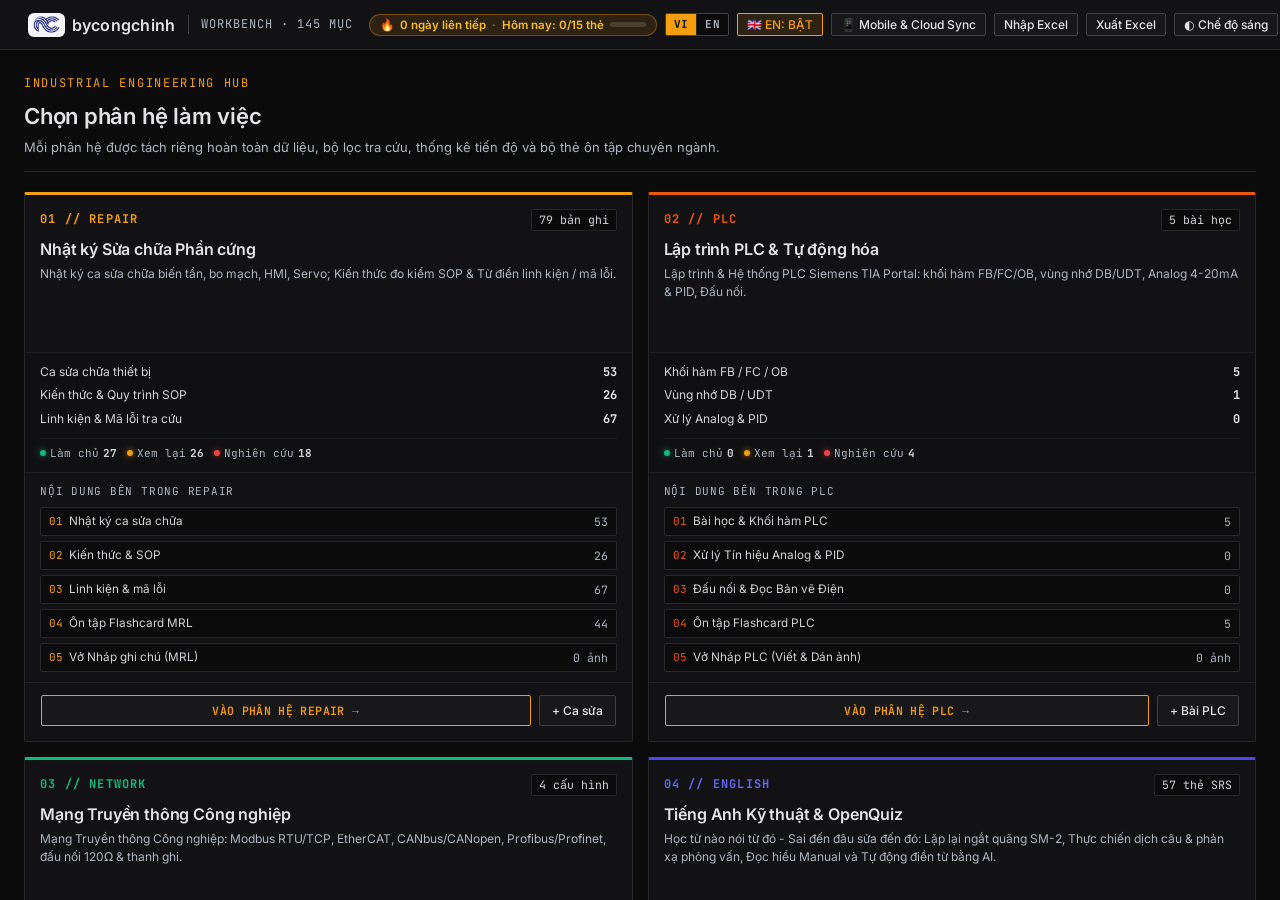
==== commit a27077f1: "Deploy MRL Mobile PWA (20261122043453)" ====
--- a/static/index.html
+++ b/static/index.html
@@ -15,8 +15,8 @@
   <link rel="icon" type="image/png" sizes="192x192" href="/static/icons/icon-nc-192.png" />
   <link rel="stylesheet" href="/static/fonts.css?v=1" />
   <script>try{if(localStorage.getItem("mrl-theme")==="light"){document.documentElement.dataset.theme="light";var mc=document.querySelector('meta[name="theme-color"]');if(mc)mc.setAttribute("content","#FFFFFF");}if(localStorage.getItem("mrl-en-mode")!=="0")document.documentElement.classList.add("en-mode-on");if(localStorage.getItem("mrl-app-lang")==="en")document.documentElement.dataset.lang="en";}catch(e){}</script>
-  <link rel="stylesheet" href="/static/styles.css?v=38" />
-  <link rel="stylesheet" href="/static/mobile.css?v=16" />
+  <link rel="stylesheet" href="/static/styles.css?v=40" />
+  <link rel="stylesheet" href="/static/mobile.css?v=19" />
 </head>
 <body spellcheck="false">
 <input type="file" id="excel-import-input" accept=".xlsx,.xlsm" class="hidden" />
@@ -982,29 +982,34 @@
     </div>
     <form id="en-ai-config-form" class="ov-body form" onsubmit="submitAiConfigForm(event)">
       <div class="note-block accent" style="border-left-color:#6366F1;">
-        <div class="nb-title" style="color:#818CF8;">CHẾ ĐỘ LAI THÔNG MINH (HYBRID OFFLINE + GEMINI AI)</div>
+        <div class="nb-title" style="color:#818CF8;">CHẾ ĐỘ LAI THÔNG MINH (HYBRID OFFLINE + GEMINI / VERTEX AI)</div>
         <div class="nb-body" style="font-size:12.5px;">
-          • <b>Không cần API Key / Không có mạng:</b> Phần mềm vẫn chạy đầy đủ bằng <b>Offline Rule-based Generator &amp; Grammar Coach</b> từ 83 bản ghi MRL/PLC/NET và Kho Từ vựng.<br />
-          • <b>Khi dán Gemini API Key miễn phí:</b> Lấy key tại <code>aistudio.google.com/apikey</code> (lưu local trong SQLite trên máy bạn) để OpenQuiz AI sinh đề đọc hiểu Manual &amp; chấm ngữ pháp 1-1 chuyên sâu bằng AI thật.
+          • <b>Không cần API Key / Không có mạng:</b> Phần mềm vẫn chạy đầy đủ bằng <b>Offline Rubric &amp; Rule-based Engine</b> từ toàn bộ dữ liệu MRL/PLC/NET và Kho Từ vựng.<br />
+          • <b>Hỗ trợ đầy đủ 2 loại Key:</b> <b>Google AI Studio</b> (<code>AIzaSy...</code>) và <b>Vertex AI Express Mode</b> (<code>AQ....</code>) — lưu local trên máy / trình duyệt của bạn để bật Chấm 2 tầng AI, OpenQuiz &amp; Grammar Coach thật.
         </div>
       </div>
       <div id="ai-cfg-status-banner" class="mono" style="font-size:12px; padding:6px 10px; border:1px solid var(--line); background:var(--panel); border-radius:var(--r);"></div>
       <div>
-        <label class="lbl">Gemini API Key (để trống nếu muốn xóa Key cũ hoặc dùng chế độ Offline)</label>
-        <input id="ai-cfg-key-input" class="inp mono" type="password" autocomplete="off" placeholder="AIzaSy..." />
+        <label class="lbl">Gemini / Vertex API Key (để trống nếu giữ nguyên Key cũ)</label>
+        <input id="ai-cfg-key-input" class="inp mono" type="password" autocomplete="off" placeholder="AIzaSy... hoặc AQ.... (Vertex AI Express)" />
       </div>
       <div>
         <label class="lbl">Model Gemini</label>
         <select id="ai-cfg-model-select" class="sel">
-          <option value="gemini-2.0-flash">gemini-2.0-flash (Nhanh &amp; Miễn phí — Khuyên dùng)</option>
-          <option value="gemini-2.5-flash">gemini-2.5-flash (Thông minh &amp; Chuẩn xác cao)</option>
-          <option value="gemini-1.5-flash">gemini-1.5-flash</option>
+          <option value="gemini-3.5-flash-lite">gemini-3.5-flash-lite (Khuyên dùng — Siêu nhanh &amp; Miễn phí)</option>
+          <option value="gemini-flash-lite-latest">gemini-flash-lite-latest (Tự cập nhật bản Lite mới nhất)</option>
+          <option value="gemini-3.8-flash">gemini-3.8-flash (Thông minh nhất — tự chuyển Lite nếu quá tải)</option>
+          <option value="gemini-3.1-flash-lite">gemini-3.1-flash-lite (Ổn định &amp; Nhẹ)</option>
+          <option value="gemini-2.5-flash">gemini-2.5-flash (Key cũ — tự chuyển model mới nếu 404)</option>
+          <option value="gemini-2.0-flash">gemini-2.0-flash (Key cũ — tự chuyển model mới nếu 404)</option>
         </select>
       </div>
-      <div class="form-foot" style="justify-content:space-between;">
+      <div id="ai-cfg-test-result" class="mono hidden" style="font-size:12px; padding:7px 10px; border:1px solid var(--line); background:var(--panel); border-radius:var(--r);"></div>
+      <div class="form-foot" style="justify-content:space-between; flex-wrap:wrap; gap:8px;">
         <button type="button" class="btn btn-danger" onclick="clearGeminiApiKey()">Xóa Key (Dùng Offline)</button>
-        <div style="display:flex; gap:8px;">
+        <div style="display:flex; gap:8px; flex-wrap:wrap;">
           <button type="button" class="btn" onclick="closeAiConfigModal()">Đóng</button>
+          <button type="button" id="ai-cfg-test-btn" class="btn" onclick="testAiConfigConnection()">⚡ Test kết nối AI</button>
           <button type="submit" class="btn btn-indigo">Lưu cấu hình AI</button>
         </div>
       </div>
@@ -1069,17 +1074,17 @@
   </div>
 </div>
 
-<script src="/static/js/core_store.js?v=7"></script>
-<script src="/static/js/01-core.js?v=15"></script>
+<script src="/static/js/core_store.js?v=10"></script>
+<script src="/static/js/01-core.js?v=16"></script>
 <script src="/static/js/02-boot.js?v=16"></script>
-<script src="/static/js/03-views.js?v=11"></script>
-<script src="/static/js/04-media.js?v=11"></script>
+<script src="/static/js/03-views.js?v=13"></script>
+<script src="/static/js/04-media.js?v=13"></script>
 <script src="/static/js/05-split.js?v=9"></script>
-<script src="/static/js/06-reference.js?v=9"></script>
-<script src="/static/js/07-flashcards.js?v=12"></script>
-<script src="/static/js/08-data.js?v=11"></script>
-<script src="/static/js/09-english.js?v=18"></script>
-<script src="/static/js/10-english-hub.js?v=11"></script>
+<script src="/static/js/06-reference.js?v=11"></script>
+<script src="/static/js/07-flashcards.js?v=15"></script>
+<script src="/static/js/08-data.js?v=13"></script>
+<script src="/static/js/09-english.js?v=20"></script>
+<script src="/static/js/10-english-hub.js?v=15"></script>
 <script src="/static/a11y.js?v=8"></script>
 <script src="/static/ui.js?v=11"></script>
 <script src="/static/js/mobile_shell.js?v=11"></script>
--- a/static/styles.css
+++ b/static/styles.css
@@ -866,9 +866,55 @@
 }
 .sec-inline-edit-btn {
   padding: 2px 8px !important; font-size: 12px !important; line-height: 1.3 !important;
-  opacity: 0.78; flex: none;
-}
-.sec:hover .sec-inline-edit-btn, .sec-inline-edit-btn:focus { opacity: 1; border-color: var(--amber); color: var(--amber); }
+  opacity: 0.92; flex: none; display: inline-flex; align-items: center; gap: 3px;
+}
+.sec:hover .sec-inline-edit-btn, .sec-inline-edit-btn:hover, .sec-inline-edit-btn:focus { opacity: 1; border-color: var(--amber); color: var(--amber); }
+
+.sec-head-ops {
+  display: inline-flex; align-items: center; gap: 6px; flex-wrap: wrap; flex: none;
+}
+
+.uni-inline-bar {
+  margin-top: 6px;
+  display: flex;
+  align-items: center;
+  justify-content: space-between;
+  gap: 8px;
+  flex-wrap: wrap;
+  padding-top: 4px;
+  border-top: 1px dashed var(--line);
+}
+.uni-inline-bar-left,
+.uni-inline-bar-btns {
+  display: flex;
+  align-items: center;
+  gap: 6px;
+  flex-wrap: wrap;
+}
+.uni-inline-st {
+  font-family: var(--font-mono);
+  font-size: 11.5px;
+  color: var(--green);
+}
+.inline-lang-btn {
+  font-size: 11.5px !important;
+  padding: 2px 8px !important;
+  border-color: rgba(99, 102, 241, 0.45) !important;
+  color: #A5B4FC !important;
+  background: rgba(99, 102, 241, 0.1) !important;
+}
+.inline-lang-btn:hover {
+  border-color: #818CF8 !important;
+  background: rgba(99, 102, 241, 0.2) !important;
+}
+html[data-theme="light"] .inline-lang-btn {
+  border-color: #6366F1 !important;
+  color: #4338CA !important;
+  background: #EEF2FF !important;
+}
+html[data-theme="light"] .inline-lang-btn:hover {
+  background: #E0E7FF !important;
+}
 
 .inline-empty-prompt {
   border: 1px dashed var(--line-strong); border-radius: var(--r); padding: 14px 16px;
@@ -3785,47 +3831,72 @@
 }
 
 /* Click-to-Edit & Inline Editor */
-.rep-editable {
+.rep-editable,
+.uni-editable,
+.uni-editable-title,
+.uni-editable-block {
   position: relative;
   cursor: text;
   border-radius: var(--r);
   transition: background-color 0.14s ease, box-shadow 0.14s ease;
 }
 .cold-check-body.rep-editable,
-.warn-body.rep-editable {
+.warn-body.rep-editable,
+.warn-body.uni-editable,
+.nb-body.uni-editable {
   padding: 4px 6px;
   margin: -4px -6px;
 }
-.rep-editable:hover {
+.rep-editable:hover,
+.uni-editable:hover,
+.uni-editable-title:hover,
+.uni-editable-block:hover {
   background: rgba(245, 158, 11, 0.05);
   box-shadow: inset 0 0 0 1px rgba(245, 158, 11, 0.35);
+}
+.uni-inline-editing {
+  padding: 0 !important;
+  margin: 0 !important;
+  box-shadow: none !important;
+  background: transparent !important;
+}
+.uni-inline-editor {
+  width: 100%;
+}
+.uni-inline-inp,
+.uni-inline-ta {
+  width: 100%;
+  font-size: 13.5px;
+  line-height: 1.58;
+  padding: 6px 9px;
+  border-color: var(--amber);
+  background: var(--bg);
+  color: var(--text);
+}
+.d-title .uni-inline-inp {
+  font-size: 17px;
+  font-weight: 700;
+  font-family: var(--font-mono);
+}
+.uni-inline-ta {
+  min-height: 60px;
+  resize: vertical;
+}
+.uni-ph {
+  color: var(--text-3) !important;
+  font-style: italic;
+  font-weight: 400 !important;
+}
+.sop-row input[type="checkbox"],
+.sop-num {
+  cursor: pointer;
+}
+.sop-txt {
+  cursor: text;
 }
 .cold-check-body.rep-editable:hover {
   background: rgba(56, 189, 248, 0.06);
   box-shadow: inset 0 0 0 1px rgba(56, 189, 248, 0.42);
-}
-.rep-editable::after {
-  content: 'Click để sửa';
-  position: absolute;
-  top: 5px;
-  right: 8px;
-  padding: 1px 6px;
-  border-radius: 2px;
-  background: var(--panel-2);
-  border: 1px solid var(--line-strong);
-  font-family: var(--font-mono);
-  font-size: 10.5px;
-  font-weight: 500;
-  color: var(--text-3);
-  opacity: 0;
-  pointer-events: none;
-  transition: opacity 0.14s ease;
-}
-html[data-lang="en"] .rep-editable::after {
-  content: 'Click to edit';
-}
-.rep-editable:hover::after {
-  opacity: 0.92;
 }
 
 .rep-inline-editor {
@@ -3979,7 +4050,10 @@
 html[data-theme="light"] .rep-cold-bar .rep-collapsed-trigger:hover {
   color: #0284C7;
 }
-html[data-theme="light"] .rep-editable:hover {
+html[data-theme="light"] .rep-editable:hover,
+html[data-theme="light"] .uni-editable:hover,
+html[data-theme="light"] .uni-editable-title:hover,
+html[data-theme="light"] .uni-editable-block:hover {
   background: rgba(217, 119, 6, 0.06);
   box-shadow: inset 0 0 0 1px rgba(217, 119, 6, 0.38);
 }
@@ -3987,11 +4061,6 @@
   background: rgba(2, 132, 199, 0.07);
   box-shadow: inset 0 0 0 1px rgba(2, 132, 199, 0.42);
 }
-html[data-theme="light"] .rep-editable::after {
-  background: #FFFFFF;
-  border-color: #CBD5E1;
-  color: #475569;
-}
 html[data-theme="light"] .tag-add-fault:hover {
   color: #B91C1C;
   background: #FEF2F2;
@@ -4003,3 +4072,269 @@
 html[data-theme="light"] .rep-form-details {
   background: #F8FAFC;
 }
+
+/* ==========================================================================
+   PART 2: FLAT 2-COLUMN CAPACITOR GRID IN COLD CHECK (NO SUB-HEADERS)
+   ========================================================================== */
+.cc-td-caps {
+  padding: 2px 6px !important;
+}
+.cc-cell-caps {
+  padding: 2px 0;
+}
+.cc-cap-grid {
+  display: flex;
+  flex-direction: column;
+  width: 100%;
+}
+.cc-cap-row {
+  display: grid;
+  grid-template-columns: minmax(0, 38%) minmax(0, 1fr) 22px;
+  grid-template-areas: "spec meas del";
+  align-items: center;
+  gap: 6px;
+  padding: 4px 2px;
+  border-bottom: 1px solid var(--line);
+}
+.cc-cap-row.readonly {
+  grid-template-columns: minmax(0, 38%) minmax(0, 1fr);
+  grid-template-areas: "spec meas";
+}
+.cc-cap-row:last-child {
+  border-bottom: 0;
+}
+.cc-cap-spec-col {
+  grid-area: spec;
+  min-width: 0;
+}
+.cc-cap-meas-col {
+  grid-area: meas;
+  display: flex;
+  align-items: center;
+  gap: 5px;
+  min-width: 0;
+}
+.cc-cap-inp {
+  background: transparent;
+  border: 1px solid transparent;
+  border-radius: 4px;
+  color: var(--text);
+  font-size: 12.5px;
+  padding: 3px 6px;
+  min-width: 0;
+  outline: none;
+  transition: border-color 0.14s ease, background-color 0.14s ease;
+}
+.cc-cap-inp:hover {
+  border-color: rgba(148, 163, 184, 0.28);
+  background: rgba(255, 255, 255, 0.03);
+}
+.cc-cap-inp:focus {
+  border-color: var(--amber);
+  background: rgba(15, 20, 25, 0.85);
+}
+.cc-cap-inp::placeholder {
+  color: var(--text-3);
+  opacity: 0.72;
+}
+.cc-cap-spec {
+  width: 100%;
+  font-weight: 600;
+  font-size: 12.5px;
+  color: var(--text);
+}
+.cc-cap-val-group,
+.cc-cap-esr-group {
+  display: inline-flex;
+  align-items: center;
+  gap: 3px;
+  flex: none;
+}
+.cc-cap-val {
+  width: 68px;
+  text-align: right;
+  font-weight: 600;
+  color: #38BDF8;
+}
+.cc-cap-unit-btn {
+  background: rgba(56, 189, 248, 0.1);
+  border: 1px solid rgba(56, 189, 248, 0.35);
+  color: #7DD3FC;
+  border-radius: 4px;
+  padding: 2px 6px;
+  font-size: 11px;
+  font-family: var(--font-mono);
+  font-weight: 700;
+  cursor: pointer;
+  line-height: 1.3;
+  flex: none;
+  transition: background-color 0.12s ease, border-color 0.12s ease;
+}
+.cc-cap-unit-btn:hover {
+  background: rgba(56, 189, 248, 0.22);
+  border-color: #38BDF8;
+}
+.cc-cap-sep {
+  color: var(--line-strong);
+  font-size: 12px;
+  user-select: none;
+  flex: none;
+}
+.cc-cap-esr-lbl,
+.cc-cap-ohm {
+  font-family: var(--font-mono);
+  font-size: 11px;
+  font-weight: 600;
+  color: var(--text-3);
+  user-select: none;
+  flex: none;
+}
+.cc-cap-esr {
+  width: 62px;
+  text-align: right;
+  color: var(--amber);
+  font-weight: 600;
+}
+.cc-cap-note {
+  flex: 1 1 70px;
+  min-width: 70px;
+  font-size: 12px;
+  color: var(--text-3);
+}
+.cc-cap-note:focus {
+  color: var(--text);
+}
+.cc-cap-del-btn {
+  grid-area: del;
+  width: 22px;
+  height: 22px;
+  border-radius: 4px;
+  border: 1px solid transparent;
+  background: transparent;
+  color: var(--text-3);
+  font-size: 15px;
+  line-height: 1;
+  cursor: pointer;
+  display: inline-flex;
+  align-items: center;
+  justify-content: center;
+  opacity: 0.48;
+  transition: opacity 0.12s ease, color 0.12s ease, background-color 0.12s ease;
+}
+.cc-cap-row:hover .cc-cap-del-btn,
+.cc-cap-del-btn:focus {
+  opacity: 0.95;
+}
+.cc-cap-del-btn:hover {
+  color: var(--red);
+  background: rgba(239, 68, 68, 0.12);
+}
+.cc-cap-foot {
+  padding: 4px 2px 2px;
+}
+.cc-cap-add-btn {
+  background: transparent;
+  border: 1px dashed rgba(148, 163, 184, 0.35);
+  color: var(--text-3);
+  border-radius: 4px;
+  padding: 2px 9px;
+  font-size: 11.5px;
+  font-family: var(--font-mono);
+  cursor: pointer;
+  transition: color 0.12s ease, border-color 0.12s ease, background-color 0.12s ease;
+}
+.cc-cap-add-btn:hover {
+  border-color: var(--amber);
+  color: var(--amber);
+  background: rgba(245, 158, 11, 0.08);
+}
+.cc-cap-spec-txt {
+  font-weight: 600;
+  font-size: 12.5px;
+  color: var(--text);
+}
+.cc-cap-val-txt {
+  font-size: 12px;
+  font-weight: 600;
+  color: #38BDF8;
+}
+.cc-cap-esr-txt {
+  font-size: 12px;
+  color: var(--amber);
+}
+.cc-cap-note-txt {
+  font-size: 12px;
+  color: var(--text-3);
+  margin-left: 4px;
+}
+
+/* Modal Capacitor Grid */
+.rep-modal-cc-row.has-caps {
+  grid-template-columns: 1fr auto auto !important;
+}
+.rep-modal-cc-row.has-caps .rep-cc-item-inp {
+  grid-column: 1 / 2;
+}
+.rep-modal-cc-row.has-caps .rep-modal-cap-wrap {
+  grid-column: 1 / -1;
+  order: 5;
+  margin-top: 4px;
+  padding-top: 4px;
+  border-top: 1px dashed var(--line);
+}
+.rep-modal-cap-list {
+  display: flex;
+  flex-direction: column;
+  gap: 4px;
+  margin-bottom: 5px;
+}
+.rep-modal-cap-row {
+  display: grid;
+  grid-template-columns: minmax(0, 38%) minmax(0, 1fr);
+  gap: 6px;
+  align-items: center;
+}
+.rep-modal-cap-row .cc-cap-meas-col {
+  gap: 5px;
+}
+
+/* Light Mode Overrides for Capacitor Grid */
+html[data-theme="light"] .cc-cap-row {
+  border-bottom-color: #E2E8F0;
+}
+html[data-theme="light"] .cc-cap-inp:hover {
+  border-color: #CBD5E1;
+  background: #F8FAFC;
+}
+html[data-theme="light"] .cc-cap-inp:focus {
+  border-color: #D97706;
+  background: #FFFFFF;
+}
+html[data-theme="light"] .cc-cap-val {
+  color: #0284C7;
+}
+html[data-theme="light"] .cc-cap-val-txt {
+  color: #0284C7;
+}
+html[data-theme="light"] .cc-cap-unit-btn {
+  background: #E0F2FE;
+  border-color: #7DD3FC;
+  color: #0369A1;
+}
+html[data-theme="light"] .cc-cap-unit-btn:hover {
+  background: #BAE6FD;
+  border-color: #0284C7;
+}
+html[data-theme="light"] .cc-cap-esr,
+html[data-theme="light"] .cc-cap-esr-txt {
+  color: #B45309;
+}
+html[data-theme="light"] .cc-cap-add-btn {
+  border-color: #CBD5E1;
+  color: #475569;
+}
+html[data-theme="light"] .cc-cap-add-btn:hover {
+  border-color: #D97706;
+  color: #B45309;
+  background: #FFFBEB;
+}
--- a/static/mobile.css
+++ b/static/mobile.css
@@ -544,6 +544,10 @@
     flex-direction: column !important;
     align-items: flex-start !important;
     gap: 10px !important;
+  }
+  .d-head > div:first-child {
+    flex: 0 0 auto !important;
+    width: 100% !important;
   }
   .d-title {
     font-size: 18px !important;
@@ -2561,6 +2565,8 @@
   .cc-status-pill,
   .cc-inline-inp,
   .cc-inline-ta,
+  .uni-inline-inp,
+  .uni-inline-ta,
   .rep-cc-item-inp,
   .rep-cc-res-inp,
   .rep-collapsed-trigger,
@@ -2672,7 +2678,9 @@
     font-size: 17px !important;
   }
   .cc-inline-inp,
-  .cc-inline-ta {
+  .cc-inline-ta,
+  .uni-inline-inp,
+  .uni-inline-ta {
     font-size: 14.5px !important;
     padding: 7px 9px !important;
   }
@@ -2778,4 +2786,96 @@
     opacity: 1 !important;
     padding: 4px 8px !important;
   }
+  .cc-td-caps {
+    padding: 4px 0 0 !important;
+    width: 100% !important;
+  }
+  .cc-cell-caps {
+    padding: 2px 0 !important;
+    width: 100% !important;
+    overflow-x: hidden !important;
+  }
+  .cc-cap-row {
+    display: grid !important;
+    grid-template-columns: minmax(0, 1fr) 28px !important;
+    grid-template-areas:
+      "spec del"
+      "meas meas" !important;
+    gap: 4px 6px !important;
+    padding: 6px 2px !important;
+    align-items: center !important;
+  }
+  .cc-cap-row.readonly {
+    grid-template-columns: minmax(0, 1fr) !important;
+    grid-template-areas:
+      "spec"
+      "meas" !important;
+  }
+  .cc-cap-spec {
+    font-size: 13.5px !important;
+    padding: 4px 6px !important;
+  }
+  .cc-cap-meas-col {
+    flex-wrap: wrap !important;
+    gap: 4px 5px !important;
+    padding-left: 2px !important;
+  }
+  .cc-cap-val {
+    width: 48px !important;
+    font-size: 13px !important;
+    padding: 4px 4px !important;
+  }
+  .cc-cap-unit-btn {
+    min-height: 26px !important;
+    padding: 2px 6px !important;
+    font-size: 11.5px !important;
+  }
+  .cc-cap-esr {
+    width: 46px !important;
+    font-size: 13px !important;
+    padding: 4px 4px !important;
+  }
+  .cc-cap-note {
+    flex: 1 1 60px !important;
+    min-width: 60px !important;
+    font-size: 12.5px !important;
+    padding: 4px 5px !important;
+  }
+  .cc-cap-del-btn {
+    opacity: 0.9 !important;
+    width: 28px !important;
+    height: 28px !important;
+    font-size: 17px !important;
+  }
+  .cc-cap-add-btn {
+    min-height: 30px !important;
+    padding: 4px 12px !important;
+    font-size: 12.5px !important;
+  }
+  .rep-modal-cap-row {
+    grid-template-columns: minmax(0, 1fr) !important;
+    gap: 4px !important;
+    padding: 6px 0 !important;
+    border-bottom: 1px solid var(--line);
+  }
+  .sec-inline-edit-btn {
+    opacity: 1 !important;
+    min-height: 26px !important;
+    padding: 3px 9px !important;
+    font-size: 12px !important;
+  }
+  .uni-inline-bar {
+    gap: 6px !important;
+  }
+  .uni-inline-bar-btns {
+    width: 100% !important;
+    display: grid !important;
+    grid-template-columns: 1fr 1fr !important;
+    gap: 6px !important;
+  }
+  .uni-inline-bar-btns .btn {
+    min-height: 36px !important;
+    justify-content: center !important;
+    font-size: 13px !important;
+  }
 }
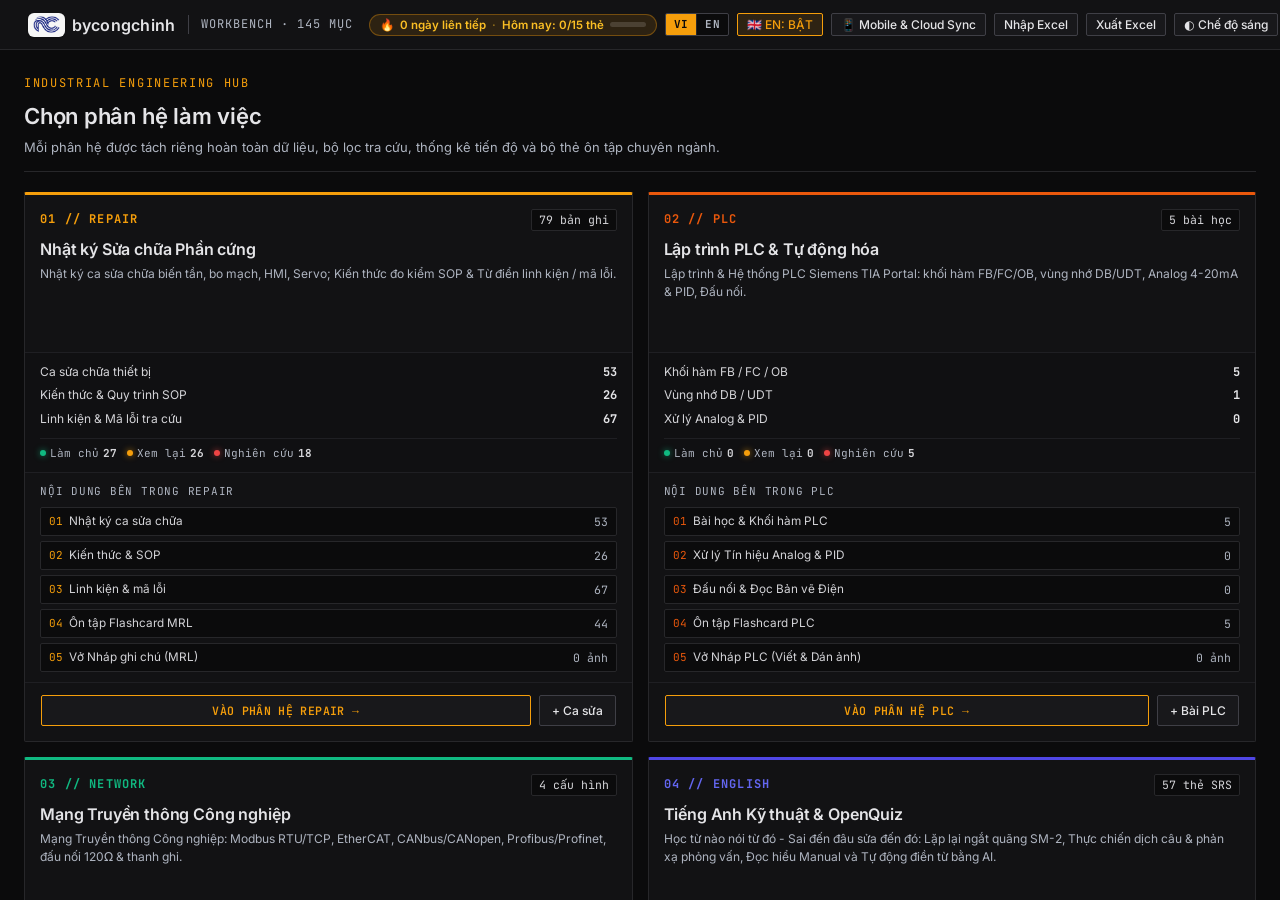
==== commit e787e04c: "Deploy MRL Mobile PWA (20261122073823)" ====
--- a/static/index.html
+++ b/static/index.html
@@ -15,8 +15,8 @@
   <link rel="icon" type="image/png" sizes="192x192" href="/static/icons/icon-nc-192.png" />
   <link rel="stylesheet" href="/static/fonts.css?v=1" />
   <script>try{if(localStorage.getItem("mrl-theme")==="light"){document.documentElement.dataset.theme="light";var mc=document.querySelector('meta[name="theme-color"]');if(mc)mc.setAttribute("content","#FFFFFF");}if(localStorage.getItem("mrl-en-mode")!=="0")document.documentElement.classList.add("en-mode-on");if(localStorage.getItem("mrl-app-lang")==="en")document.documentElement.dataset.lang="en";}catch(e){}</script>
-  <link rel="stylesheet" href="/static/styles.css?v=40" />
-  <link rel="stylesheet" href="/static/mobile.css?v=19" />
+  <link rel="stylesheet" href="/static/styles.css?v=41" />
+  <link rel="stylesheet" href="/static/mobile.css?v=20" />
 </head>
 <body spellcheck="false">
 <input type="file" id="excel-import-input" accept=".xlsx,.xlsm" class="hidden" />
@@ -71,7 +71,17 @@
     <div class="ws-nav-head">
       <div class="ws-nav-top">
         <button type="button" class="portal-back-btn" onclick="openPortalScreen()" title="Quay về màn hình chọn 4 phân hệ (Alt+Home)">← Màn hình chính</button>
-        <button type="button" class="sidebar-hide-btn" onclick="toggleLeftSidebar()" title="Ẩn thanh menu dọc bên trái (Ctrl+B)">« Ẩn</button>
+        <div class="nav-hist-group" role="group" aria-label="Lịch sử điều hướng">
+          <button type="button" id="nav-hist-back-btn" class="nav-hist-btn nav-hist-back-btn" onclick="goNavBack()" disabled data-no-i18n="1" title="Quay lại (Alt + ←)" aria-label="Quay lại">
+            <svg width="13" height="13" viewBox="0 0 24 24" fill="none" stroke="currentColor" stroke-width="2" stroke-linecap="round" stroke-linejoin="round" aria-hidden="true"><path d="M19 12H5"/><path d="m12 19-7-7 7-7"/></svg>
+          </button>
+          <button type="button" id="nav-hist-fwd-btn" class="nav-hist-btn nav-hist-fwd-btn" onclick="goNavForward()" disabled data-no-i18n="1" title="Đi tiếp (Alt + →)" aria-label="Đi tiếp">
+            <svg width="13" height="13" viewBox="0 0 24 24" fill="none" stroke="currentColor" stroke-width="2" stroke-linecap="round" stroke-linejoin="round" aria-hidden="true"><path d="M5 12h14"/><path d="m12 5 7 7-7 7"/></svg>
+          </button>
+        </div>
+        <button type="button" class="sidebar-hide-btn" onclick="toggleLeftSidebar()" data-no-i18n="1" title="Ẩn thanh menu dọc bên trái (Ctrl+B)" aria-label="Ẩn thanh menu dọc">
+          <svg width="13" height="13" viewBox="0 0 24 24" fill="none" stroke="currentColor" stroke-width="2" stroke-linecap="round" stroke-linejoin="round" aria-hidden="true"><rect x="3" y="3" width="18" height="18" rx="2"/><path d="M9 3v18"/><path d="m15 15-3-3 3-3"/></svg>
+        </button>
       </div>
       <div class="ws-switcher" aria-label="Chuyển nhanh phân hệ">
         <button type="button" id="ws-pill-mrl" class="ws-pill" onclick="enterWorkspace('mrl')">MRL</button>
@@ -100,6 +110,14 @@
   <!-- ================= MAIN (TIA PORTAL TAB STRIP + SPLIT WORKSPACE) ================= -->
   <main class="main">
     <div id="editor-tabstrip" class="editor-tabstrip">
+      <div class="nav-hist-group tabstrip-nav-hist" role="group" aria-label="Lịch sử điều hướng">
+        <button type="button" class="nav-hist-btn nav-hist-back-btn" onclick="goNavBack()" disabled data-no-i18n="1" title="Quay lại (Alt + ←)" aria-label="Quay lại">
+          <svg width="13" height="13" viewBox="0 0 24 24" fill="none" stroke="currentColor" stroke-width="2" stroke-linecap="round" stroke-linejoin="round" aria-hidden="true"><path d="M19 12H5"/><path d="m12 19-7-7 7-7"/></svg>
+        </button>
+        <button type="button" class="nav-hist-btn nav-hist-fwd-btn" onclick="goNavForward()" disabled data-no-i18n="1" title="Đi tiếp (Alt + →)" aria-label="Đi tiếp">
+          <svg width="13" height="13" viewBox="0 0 24 24" fill="none" stroke="currentColor" stroke-width="2" stroke-linecap="round" stroke-linejoin="round" aria-hidden="true"><path d="M5 12h14"/><path d="m12 5 7 7-7 7"/></svg>
+        </button>
+      </div>
       <div id="editor-tabs-list" class="editor-tabs-list"></div>
       <div class="tabstrip-actions">
         <button type="button" id="workspace-streak-badge" class="streak-pill compact" onclick="enterWorkspace('english', 'en-quiz')" title="Chuỗi ngày học &amp; Mục tiêu Tiếng Anh hôm nay">
@@ -115,8 +133,10 @@
           <button type="button" class="lang-btn" data-lang-btn="en" onclick="setAppLanguage('en')" title="English (100% UI &amp; Content)">EN</button>
         </div>
         <button type="button" id="btn-en-mode" class="btn btn-sm split-on" onclick="toggleEnMode()" title="Bật/tắt chế độ học Tiếng Anh song ngữ (quét chữ dịch, gạch chân thuật ngữ)">🇬🇧 EN: BẬT</button>
-        <button type="button" id="en-top-ai-cfg-btn" class="btn btn-sm hidden" onclick="openAiConfigModal()" title="Cấu hình Gemini API Key miễn phí từ Google AI Studio">🔑 Cấu hình Gemini API Key</button>
-        <button type="button" id="btn-en-vocab" class="btn btn-sm" onclick="openVocabModal()" title="Sổ từ vựng Tiếng Anh chuyên ngành">⭐ <span class="en-vocab-pill-lbl">Từ vựng</span> (<span class="en-vocab-count">0</span>)</button>
+        <button type="button" id="global-ai-cfg-btn" class="btn btn-sm ai-global-btn is-off" data-no-i18n="1" onclick="openAiConfigModal()" title="Gemini AI · Offline">
+          <span class="ai-status-dot" aria-hidden="true"></span>
+          <span class="ai-btn-lbl">AI: TẮT</span>
+        </button>
         <button type="button" id="btn-split-vertical" class="btn btn-sm" onclick="toggleSplitMode('vertical')" title="Chia đôi Trái / Phải giống TIA Portal (Ctrl+\)">◫ Chia đôi</button>
         <button type="button" id="btn-split-horizontal" class="btn btn-sm" onclick="toggleSplitMode('horizontal')" title="Chia Trên / Dưới">⬓ Trên/Dưới</button>
         <button type="button" id="btn-swap-panes" class="btn btn-sm hidden" onclick="swapSplitPanes()" title="Đổi nội dung giữa Khung 1 và Khung 2">⇄ Đổi bên</button>
@@ -456,6 +476,7 @@
             <button type="button" id="p2-pill-repair" class="pane2-pill" onclick="setPane2Group('repair')">CA SỬA</button>
             <button type="button" id="p2-pill-knowledge" class="pane2-pill" onclick="setPane2Group('knowledge')">SOP</button>
             <button type="button" id="p2-pill-scratchpad" class="pane2-pill" onclick="setPane2Group('scratchpad')">NHÁP</button>
+            <button type="button" id="p2-pill-drill" class="pane2-pill" onclick="setPane2Group('drill')">ÔN TẬP</button>
           </div>
           <select id="pane2-item-select" class="sel pane2-sel" onchange="onPane2SelectChange()"></select>
           <div class="pane-head-actions">
@@ -1028,6 +1049,9 @@
 <div id="mobile-detail-topbar">
   <button type="button" id="mob-back-btn" class="mob-back-btn" onclick="closeMobileDetailOverlay(false)">← Quay lại</button>
   <span id="mob-detail-id" class="mob-detail-id">---</span>
+  <button type="button" id="mob-detail-ai-btn" class="mob-ai-pill is-off" data-no-i18n="1" onclick="openAiConfigModal()" title="Gemini AI">
+    <span class="ai-status-dot" aria-hidden="true"></span><span class="mob-ai-lbl">AI</span>
+  </button>
   <button type="button" id="mob-detail-lang-btn" class="mob-detail-lang-btn" onclick="toggleMobileQuickLang()" title="Chuyển nhanh ngôn ngữ VI / EN">VI</button>
   <button type="button" id="mob-wakelock-btn" class="mob-wakelock-btn hidden" onclick="toggleMobileWakeLock()" title="Giữ sáng màn hình khi đo mạch">☀️</button>
   <select id="mob-detail-status" class="sel mob-detail-status hidden" onchange="onMobileDetailStatusChange(this.value)">
@@ -1075,18 +1099,18 @@
 </div>
 
 <script src="/static/js/core_store.js?v=10"></script>
-<script src="/static/js/01-core.js?v=16"></script>
-<script src="/static/js/02-boot.js?v=16"></script>
-<script src="/static/js/03-views.js?v=13"></script>
+<script src="/static/js/01-core.js?v=17"></script>
+<script src="/static/js/02-boot.js?v=17"></script>
+<script src="/static/js/03-views.js?v=14"></script>
 <script src="/static/js/04-media.js?v=13"></script>
-<script src="/static/js/05-split.js?v=9"></script>
-<script src="/static/js/06-reference.js?v=11"></script>
-<script src="/static/js/07-flashcards.js?v=15"></script>
+<script src="/static/js/05-split.js?v=10"></script>
+<script src="/static/js/06-reference.js?v=12"></script>
+<script src="/static/js/07-flashcards.js?v=16"></script>
 <script src="/static/js/08-data.js?v=13"></script>
-<script src="/static/js/09-english.js?v=20"></script>
-<script src="/static/js/10-english-hub.js?v=15"></script>
+<script src="/static/js/09-english.js?v=21"></script>
+<script src="/static/js/10-english-hub.js?v=16"></script>
 <script src="/static/a11y.js?v=8"></script>
 <script src="/static/ui.js?v=11"></script>
-<script src="/static/js/mobile_shell.js?v=11"></script>
+<script src="/static/js/mobile_shell.js?v=12"></script>
 </body>
 </html>
--- a/static/styles.css
+++ b/static/styles.css
@@ -531,16 +531,31 @@
 
 /* ---- Sidebar Workspace Navigation Header ---- */
 .ws-nav-head { padding: 8px 10px; border-bottom: 1px solid var(--line); background: #0E0E10; display: flex; flex-direction: column; gap: 6px; }
-.ws-nav-top { display: flex; align-items: center; gap: 5px; }
+.ws-nav-top { display: flex; align-items: center; gap: 4px; }
 .portal-back-btn {
   flex: 1; min-width: 0; background: var(--panel-2); border: 1px solid var(--line-strong); border-radius: var(--r);
-  padding: 5px 8px; font-family: var(--font-mono); font-size: 12px; color: var(--text-2); text-align: left;
+  padding: 4px 6px; font-family: var(--font-mono); font-size: 11px; color: var(--text-2); text-align: left;
   white-space: nowrap; overflow: hidden; text-overflow: ellipsis;
 }
 .portal-back-btn:hover { border-color: var(--amber); color: var(--amber); background: var(--sel); }
+.nav-hist-group {
+  display: inline-flex; flex: none; border: 1px solid var(--line-strong); border-radius: var(--r);
+  overflow: hidden; background: var(--bg);
+}
+.nav-hist-btn {
+  width: 23px; height: 24px; padding: 0; border: 0; background: transparent; color: var(--text-2);
+  display: inline-flex; align-items: center; justify-content: center; cursor: pointer;
+}
+.nav-hist-btn:first-child { border-right: 1px solid var(--line); }
+.nav-hist-btn:hover:not(:disabled) { border-color: var(--amber); color: var(--amber); background: var(--sel); }
+.nav-hist-btn:disabled { opacity: 0.32; cursor: not-allowed; }
+.tabstrip-nav-hist { display: none; margin: 4px 0 4px 6px; align-self: center; }
+.app.sidebar-collapsed .tabstrip-nav-hist { display: inline-flex; }
 .sidebar-hide-btn {
-  flex: none; background: var(--bg); border: 1px solid var(--line-strong); border-radius: var(--r);
-  padding: 5px 7px; font-family: var(--font-mono); font-size: 12px; color: var(--text-3); white-space: nowrap;
+  flex: none; width: 26px; height: 26px; padding: 0;
+  display: inline-flex; align-items: center; justify-content: center;
+  background: var(--bg); border: 1px solid var(--line-strong); border-radius: var(--r);
+  color: var(--text-3);
 }
 .sidebar-hide-btn:hover { border-color: var(--amber); color: var(--amber); background: var(--sel); }
 .app.sidebar-collapsed .sidebar-open-btn { border-color: var(--amber); color: var(--amber); background: rgba(245, 158, 11, 0.1); }
@@ -2733,7 +2748,6 @@
 /* ---- Workspace 04 // ENGLISH Clean UI Streamlining ---- */
 body.ws-english #editor-tabs-list,
 body.ws-english #btn-clear-tabs,
-body.ws-english #btn-en-vocab,
 body.ws-english #btn-split-vertical,
 body.ws-english #btn-split-horizontal,
 body.ws-english #btn-swap-panes,
@@ -2744,8 +2758,12 @@
   justify-content: flex-end;
   padding-right: 10px;
 }
-body.ws-english #en-top-ai-cfg-btn {
-  display: inline-flex !important;
+body.ws-english.app-nav-collapsed .editor-tabstrip,
+.app.sidebar-collapsed .editor-tabstrip {
+  justify-content: space-between;
+}
+body.ws-english .tabstrip-actions {
+  margin-left: auto;
 }
 body.ws-english .sidebar .side-section,
 body.ws-english .sidebar #sidebar-actions,
@@ -4338,3 +4356,92 @@
   color: #B45309;
   background: #FFFBEB;
 }
+
+/* ---- Global Header AI Button, Drill Tabs & Pane 2 Drill ---- */
+.ai-global-btn {
+  display: inline-flex; align-items: center; gap: 6px;
+  font-family: var(--font-mono); font-weight: 600; white-space: nowrap;
+}
+.ai-status-dot {
+  width: 8px; height: 8px; border-radius: 50%; flex: none; display: inline-block;
+}
+.ai-global-btn.is-on {
+  border-color: rgba(16, 185, 129, 0.55);
+  background: rgba(16, 185, 129, 0.12);
+  color: #34D399;
+}
+.ai-global-btn.is-on:hover {
+  border-color: #10B981;
+  background: rgba(16, 185, 129, 0.22);
+}
+.ai-global-btn.is-on .ai-status-dot {
+  background: #10B981;
+  box-shadow: 0 0 0 2px rgba(16, 185, 129, 0.24);
+}
+.ai-global-btn.is-off {
+  border-color: var(--line-strong);
+  color: var(--text-3);
+}
+.ai-global-btn.is-off:hover {
+  border-color: var(--amber);
+  color: var(--text);
+}
+.ai-global-btn.is-off .ai-status-dot {
+  background: #EF4444;
+  opacity: 0.72;
+}
+html[data-theme="light"] .ai-global-btn.is-on {
+  background: #ECFDF5;
+  border-color: #10B981;
+  color: #047857;
+}
+html[data-theme="light"] .ai-global-btn.is-on:hover {
+  background: #D1FAE5;
+}
+html[data-theme="light"] .ai-global-btn.is-off {
+  background: #F8FAFC;
+  border-color: #CBD5E1;
+  color: #64748B;
+}
+html[data-theme="light"] .ai-global-btn.is-off .ai-status-dot {
+  background: #DC2626;
+  opacity: 0.7;
+}
+html[data-theme="light"] .nav-hist-group {
+  background: #FFFFFF;
+  border-color: #CBD5E1;
+}
+html[data-theme="light"] .nav-hist-btn {
+  color: #475569;
+}
+html[data-theme="light"] .nav-hist-btn:hover:not(:disabled) {
+  background: #FFFBEB;
+  color: #B45309;
+}
+
+.etab.etab-drill {
+  max-width: 260px;
+}
+.etab.etab-drill .etab-svg-ico {
+  flex: none;
+  color: var(--amber);
+}
+.etab.etab-drill.is-p2:not(.is-p1) .etab-svg-ico {
+  color: var(--green);
+}
+.etab-drill-prog {
+  font-family: var(--font-mono);
+  font-size: 11px;
+  color: var(--text-3);
+  margin-left: 1px;
+  flex: none;
+}
+.p2-drill-wrap {
+  padding: 14px 16px 28px;
+  display: flex;
+  flex-direction: column;
+  gap: 10px;
+}
+.p2-drill-wrap .fc-compare {
+  grid-template-columns: 1fr;
+}
--- a/static/mobile.css
+++ b/static/mobile.css
@@ -254,19 +254,76 @@
     display: flex;
     flex: none;
     align-items: center;
-    gap: 6px;
+    gap: 0;
     height: 44px;
-    padding: 0 10px;
+    padding: 0;
     background: var(--panel);
     border-bottom: 1px solid var(--line);
+    overflow: hidden;
+  }
+  .mob-sub-scroll {
+    flex: 1;
+    min-width: 0;
+    display: flex;
+    align-items: center;
+    gap: 6px;
+    padding: 0 8px 0 10px;
     overflow-x: auto;
     scrollbar-width: none;
     -webkit-overflow-scrolling: touch;
   }
+  .mob-sub-scroll::-webkit-scrollbar,
   #mobile-subbar::-webkit-scrollbar,
   .toolbar .chips::-webkit-scrollbar,
   .srs-compact-pills::-webkit-scrollbar {
     display: none;
+  }
+  .mob-subbar-ai-wrap {
+    flex: none;
+    display: flex;
+    align-items: center;
+    height: 100%;
+    padding: 0 8px 0 6px;
+    border-left: 1px solid var(--line);
+    background: var(--panel);
+  }
+  .mob-ai-pill {
+    flex: none;
+    height: 28px;
+    padding: 0 9px;
+    border-radius: 999px;
+    border: 1px solid var(--line-strong);
+    background: var(--bg);
+    color: var(--text-2);
+    font-family: var(--font-mono);
+    font-size: 11.5px;
+    font-weight: 700;
+    display: inline-flex;
+    align-items: center;
+    gap: 5px;
+    white-space: nowrap;
+  }
+  .mob-ai-pill.is-on {
+    border-color: rgba(16, 185, 129, 0.55);
+    background: rgba(16, 185, 129, 0.14);
+    color: #34D399;
+  }
+  .mob-ai-pill.is-on .ai-status-dot {
+    background: #10B981;
+  }
+  .mob-ai-pill.is-off .ai-status-dot {
+    background: #EF4444;
+    opacity: 0.75;
+  }
+  html[data-theme="light"] .mob-ai-pill.is-on {
+    background: #ECFDF5;
+    border-color: #10B981;
+    color: #047857;
+  }
+  html[data-theme="light"] .mob-ai-pill.is-off {
+    background: #F8FAFC;
+    border-color: #CBD5E1;
+    color: #64748B;
   }
   #mobile-subbar.hidden {
     display: none !important;
@@ -492,23 +549,25 @@
     height: 52px;
     z-index: 58;
     align-items: center;
-    gap: 8px;
-    padding: 0 10px;
+    gap: 5px;
+    padding: 0 8px;
     background: var(--panel);
     border-bottom: 1px solid var(--line-strong);
+    overflow: hidden;
   }
   body.mobile-detail-open #mobile-detail-topbar {
     display: flex !important;
   }
   .mob-back-btn {
+    flex: none;
     min-height: 36px;
-    padding: 0 10px;
+    padding: 0 9px;
     border-radius: var(--r);
     border: 1px solid var(--line-strong);
     background: var(--bg);
     color: var(--amber);
     font-weight: 700;
-    font-size: 13px;
+    font-size: 12.5px;
     white-space: nowrap;
   }
   body.ws-english .mob-back-btn {
@@ -525,11 +584,17 @@
     flex: 1;
     min-width: 0;
   }
+  #mob-detail-ai-btn {
+    height: 32px;
+    padding: 0 8px;
+    border-radius: var(--r);
+  }
   .mob-detail-status {
-    max-width: 112px !important;
-    padding-right: 22px;
-    min-height: 34px;
-    font-size: 12px;
+    flex: 0 1 102px;
+    max-width: 102px !important;
+    padding-right: 20px;
+    min-height: 32px;
+    font-size: 11.5px;
   }
 
   /* ---- Readable 1-Column Detail Content (15px - 16px) ---- */
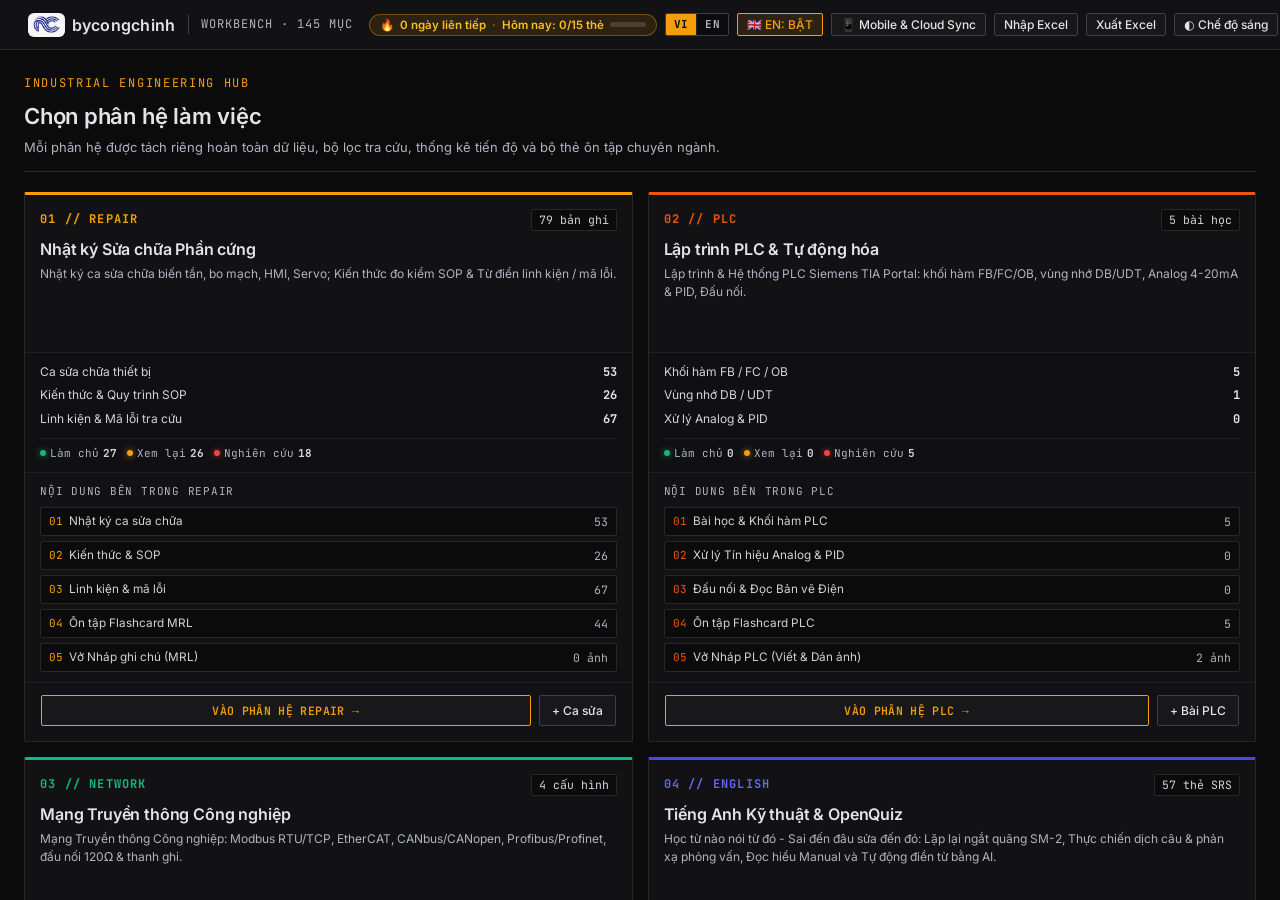
==== commit 139a2ddd: "Deploy MRL Mobile PWA (20261124031336)" ====
--- a/static/index.html
+++ b/static/index.html
@@ -15,8 +15,8 @@
   <link rel="icon" type="image/png" sizes="192x192" href="/static/icons/icon-nc-192.png" />
   <link rel="stylesheet" href="/static/fonts.css?v=1" />
   <script>try{if(localStorage.getItem("mrl-theme")==="light"){document.documentElement.dataset.theme="light";var mc=document.querySelector('meta[name="theme-color"]');if(mc)mc.setAttribute("content","#FFFFFF");}if(localStorage.getItem("mrl-en-mode")!=="0")document.documentElement.classList.add("en-mode-on");if(localStorage.getItem("mrl-app-lang")==="en")document.documentElement.dataset.lang="en";}catch(e){}</script>
-  <link rel="stylesheet" href="/static/styles.css?v=41" />
-  <link rel="stylesheet" href="/static/mobile.css?v=20" />
+  <link rel="stylesheet" href="/static/styles.css?v=42" />
+  <link rel="stylesheet" href="/static/mobile.css?v=21" />
 </head>
 <body spellcheck="false">
 <input type="file" id="excel-import-input" accept=".xlsx,.xlsm" class="hidden" />
@@ -561,14 +561,14 @@
       </div>
 
       <details id="rep-form-advanced" class="rep-form-details">
-        <summary class="rep-form-summary">▸ Thêm ngay Bước 01 / Lưu ý nguồn</summary>
+        <summary class="rep-form-summary">▸ Thêm ngay Các mục nội dung (Bảng 2 cột) / Lưu ý nguồn</summary>
         <div class="rep-form-adv-body">
           <div>
             <div class="sec-head" style="margin-top:2px;">
-              <span class="sec-title">QUY TRÌNH BẮT BỆNH &amp; XỬ LÝ</span>
-              <button type="button" class="btn btn-sm btn-primary" onclick="addRepairStepRow()">+ Thêm bước kiểm tra</button>
+              <span class="sec-title">CÁC MỤC NỘI DUNG (BẢNG 2 CỘT)</span>
+              <button type="button" class="btn btn-sm btn-primary" onclick="addModalRepairBlock()">+ Thêm mục mới</button>
             </div>
-            <div id="rep-form-steps-container" class="stack"></div>
+            <div id="rep-form-blocks-container" class="stack"></div>
           </div>
 
           <div class="form-warn">
@@ -1098,19 +1098,19 @@
   </div>
 </div>
 
-<script src="/static/js/core_store.js?v=10"></script>
-<script src="/static/js/01-core.js?v=17"></script>
+<script src="/static/js/core_store.js?v=11"></script>
+<script src="/static/js/01-core.js?v=18"></script>
 <script src="/static/js/02-boot.js?v=17"></script>
-<script src="/static/js/03-views.js?v=14"></script>
+<script src="/static/js/03-views.js?v=15"></script>
 <script src="/static/js/04-media.js?v=13"></script>
 <script src="/static/js/05-split.js?v=10"></script>
 <script src="/static/js/06-reference.js?v=12"></script>
-<script src="/static/js/07-flashcards.js?v=16"></script>
-<script src="/static/js/08-data.js?v=13"></script>
-<script src="/static/js/09-english.js?v=21"></script>
+<script src="/static/js/07-flashcards.js?v=17"></script>
+<script src="/static/js/08-data.js?v=14"></script>
+<script src="/static/js/09-english.js?v=22"></script>
 <script src="/static/js/10-english-hub.js?v=16"></script>
 <script src="/static/a11y.js?v=8"></script>
 <script src="/static/ui.js?v=11"></script>
-<script src="/static/js/mobile_shell.js?v=12"></script>
+<script src="/static/js/mobile_shell.js?v=13"></script>
 </body>
 </html>
--- a/static/styles.css
+++ b/static/styles.css
@@ -3848,6 +3848,291 @@
   background: rgba(239, 68, 68, 0.1);
 }
 
+/* Custom 2-Column Repair Blocks (Freeform Sections) */
+.rb-list {
+  display: flex;
+  flex-direction: column;
+  gap: 12px;
+}
+.rb-block {
+  border: 1px solid var(--border);
+  border-radius: var(--r);
+  background: var(--surface);
+  overflow: hidden;
+}
+.rb-head {
+  display: flex;
+  align-items: center;
+  justify-content: space-between;
+  gap: 10px;
+  flex-wrap: wrap;
+  padding: 8px 12px;
+  background: var(--surface-2);
+  border-bottom: 1px solid var(--border);
+}
+.rb-title-host {
+  flex: 1 1 220px;
+  min-width: 0;
+}
+.rb-title {
+  font-family: var(--font-mono);
+  font-size: 12.5px;
+  font-weight: 700;
+  letter-spacing: 0.03em;
+  color: var(--text-1);
+  padding: 3px 6px;
+  border-radius: var(--r);
+  word-break: break-word;
+  transition: background-color 0.14s ease, box-shadow 0.14s ease;
+}
+.rb-title.rb-editable {
+  cursor: text;
+}
+.rb-title.rb-editable:hover {
+  background: rgba(245, 158, 11, 0.08);
+  box-shadow: inset 0 0 0 1px rgba(245, 158, 11, 0.35);
+}
+.rb-title-empty {
+  color: var(--text-3);
+  font-style: italic;
+  font-weight: 500;
+}
+.rb-title-inp {
+  width: 100%;
+  font-family: var(--font-mono);
+  font-size: 12.5px;
+  font-weight: 700;
+  padding: 4px 8px;
+  min-height: 30px;
+}
+.rb-head-acts {
+  display: inline-flex;
+  align-items: center;
+  gap: 6px;
+  flex-wrap: wrap;
+}
+.rb-head-acts .btn {
+  display: inline-flex;
+  align-items: center;
+  gap: 5px;
+}
+.rb-svg {
+  width: 13px;
+  height: 13px;
+  flex: 0 0 auto;
+  display: block;
+}
+.rb-bilingual {
+  margin: 0;
+  border-bottom: 1px solid var(--border);
+  border-radius: 0;
+}
+.rb-table-wrap {
+  width: 100%;
+  overflow-x: auto;
+}
+.rb-table {
+  width: 100%;
+  border-collapse: collapse;
+  table-layout: fixed;
+}
+.rb-col-label {
+  width: 28%;
+  min-width: 160px;
+}
+.rb-col-content {
+  width: auto;
+}
+.rb-col-del {
+  width: 32px;
+}
+.rb-table tbody tr {
+  border-bottom: 1px solid var(--border-subtle, var(--border));
+  transition: background-color 0.12s ease;
+}
+.rb-table tbody tr:last-child {
+  border-bottom: 0;
+}
+.rb-table tbody tr:hover {
+  background: rgba(255, 255, 255, 0.025);
+}
+.rb-table tbody td {
+  padding: 6px 8px;
+  vertical-align: top;
+}
+.rb-td-label {
+  border-right: 1px solid var(--border-subtle, var(--border));
+  min-width: 160px;
+}
+.rb-cell {
+  min-height: 28px;
+  padding: 4px 6px;
+  border-radius: var(--r);
+  line-height: 1.55;
+  word-break: break-word;
+  overflow-wrap: anywhere;
+  transition: background-color 0.14s ease, box-shadow 0.14s ease;
+}
+.rb-editable {
+  cursor: text;
+}
+.rb-editable:hover {
+  background: rgba(245, 158, 11, 0.07);
+  box-shadow: inset 0 0 0 1px rgba(245, 158, 11, 0.35);
+}
+.rb-cell-label {
+  font-weight: 600;
+  font-size: 13px;
+  color: var(--text-1);
+}
+.rb-cell-content {
+  font-size: 13.5px;
+  color: var(--text-2);
+  white-space: pre-line;
+}
+.rb-inline-inp {
+  width: 100%;
+  font-size: 13px;
+  font-weight: 600;
+  padding: 4px 8px;
+  min-height: 30px;
+}
+.rb-inline-ta {
+  width: 100%;
+  font-size: 13.5px;
+  line-height: 1.5;
+  padding: 5px 8px;
+  min-height: 42px;
+  resize: vertical;
+}
+.rb-td-del {
+  text-align: center;
+  vertical-align: middle !important;
+  padding: 4px !important;
+  width: 32px;
+}
+.rb-row-del-btn {
+  width: 24px;
+  height: 24px;
+  border: 1px solid transparent;
+  border-radius: var(--r);
+  background: transparent;
+  color: var(--text-3);
+  display: inline-flex;
+  align-items: center;
+  justify-content: center;
+  opacity: 0.45;
+  cursor: pointer;
+  transition: opacity 0.14s ease, color 0.14s ease, border-color 0.14s ease, background-color 0.14s ease;
+}
+.rb-row:hover .rb-row-del-btn,
+.rb-row:focus-within .rb-row-del-btn {
+  opacity: 0.92;
+}
+.rb-row-del-btn:hover {
+  opacity: 1 !important;
+  color: var(--red);
+  border-color: rgba(239, 68, 68, 0.45);
+  background: rgba(239, 68, 68, 0.12);
+}
+.rb-row-del-mobile {
+  display: none;
+}
+.rb-empty-row td {
+  padding: 8px 12px !important;
+}
+.rb-empty-row-btn {
+  width: 100%;
+  display: inline-flex;
+  align-items: center;
+  justify-content: flex-start;
+  gap: 6px;
+  padding: 6px 8px;
+  border: 1px dashed var(--border);
+  border-radius: var(--r);
+  background: transparent;
+  color: var(--text-3);
+  font-size: 12.5px;
+  cursor: pointer;
+}
+.rb-empty-row-btn:hover {
+  color: var(--amber);
+  border-color: rgba(245, 158, 11, 0.45);
+  background: rgba(245, 158, 11, 0.06);
+}
+.rb-add-block-bar {
+  margin-top: 10px;
+}
+.rep-blocks-host > .rb-add-block-bar:only-child {
+  margin-top: 0;
+}
+.rb-add-block-btn {
+  width: 100%;
+  display: inline-flex;
+  align-items: center;
+  justify-content: center;
+  gap: 7px;
+  padding: 9px 14px;
+  border: 1px dashed var(--border-2, var(--border));
+  border-radius: var(--r);
+  background: transparent;
+  color: var(--text-3);
+  font-family: var(--font-mono);
+  font-size: 12.5px;
+  font-weight: 600;
+  cursor: pointer;
+  transition: border-color 0.14s ease, color 0.14s ease, background-color 0.14s ease;
+}
+.rb-add-block-btn:hover {
+  border-color: var(--amber);
+  color: var(--amber);
+  background: rgba(245, 158, 11, 0.06);
+}
+
+/* Modal Custom 2-Column Blocks */
+.rep-modal-rb-card {
+  border: 1px solid var(--border);
+  border-radius: var(--r);
+  background: var(--surface-2);
+  padding: 10px;
+  display: flex;
+  flex-direction: column;
+  gap: 8px;
+}
+.rep-modal-rb-head {
+  display: flex;
+  align-items: center;
+  gap: 6px;
+  flex-wrap: wrap;
+}
+.rep-modal-rb-title {
+  flex: 1 1 200px;
+  min-width: 0;
+  font-family: var(--font-mono);
+  font-size: 12.5px;
+  font-weight: 700;
+}
+.rep-modal-rb-rows {
+  display: flex;
+  flex-direction: column;
+  gap: 6px;
+}
+.rep-modal-rb-row {
+  display: grid;
+  grid-template-columns: minmax(140px, 28%) 1fr auto;
+  gap: 6px;
+  align-items: start;
+}
+.rep-modal-rb-label {
+  font-size: 12.5px;
+  font-weight: 600;
+}
+.rep-modal-rb-content {
+  font-size: 12.5px;
+  min-height: 36px;
+  resize: vertical;
+}
+
 /* Click-to-Edit & Inline Editor */
 .rep-editable,
 .uni-editable,
@@ -4089,6 +4374,42 @@
 }
 html[data-theme="light"] .rep-form-details {
   background: #F8FAFC;
+}
+html[data-theme="light"] .rb-block {
+  background: #FFFFFF;
+  border-color: #CBD5E1;
+}
+html[data-theme="light"] .rb-head {
+  background: #F8FAFC;
+  border-bottom-color: #E2E8F0;
+}
+html[data-theme="light"] .rb-table tbody tr {
+  border-bottom-color: #E2E8F0;
+}
+html[data-theme="light"] .rb-table tbody tr:hover {
+  background: #F8FAFC;
+}
+html[data-theme="light"] .rb-td-label {
+  border-right-color: #E2E8F0;
+}
+html[data-theme="light"] .rb-title.rb-editable:hover,
+html[data-theme="light"] .rb-editable:hover {
+  background: rgba(217, 119, 6, 0.06);
+  box-shadow: inset 0 0 0 1px rgba(217, 119, 6, 0.38);
+}
+html[data-theme="light"] .rb-add-block-btn {
+  border-color: #CBD5E1;
+  color: #475569;
+  background: #FFFFFF;
+}
+html[data-theme="light"] .rb-add-block-btn:hover {
+  border-color: #D97706;
+  color: #B45309;
+  background: #FFFBEB;
+}
+html[data-theme="light"] .rep-modal-rb-card {
+  background: #FFFFFF;
+  border-color: #CBD5E1;
 }
 
 /* ==========================================================================
--- a/static/mobile.css
+++ b/static/mobile.css
@@ -661,7 +661,7 @@
     line-height: 1.65 !important;
     word-break: break-word;
   }
-  table:not(.tech-table):not(.cc-table) {
+  table:not(.tech-table):not(.cc-table):not(.rb-table) {
     display: block;
     max-width: 100%;
     overflow-x: auto;
@@ -2784,6 +2784,105 @@
     font-size: 13px !important;
     padding: 4px 2px !important;
   }
+
+  /* Custom 2-Column Repair Blocks Mobile Stacking */
+  .rb-head {
+    flex-direction: column !important;
+    align-items: stretch !important;
+    gap: 8px !important;
+    padding: 10px !important;
+  }
+  .rb-title {
+    font-size: 14px !important;
+    font-family: var(--font-sans) !important;
+  }
+  .rb-head-acts {
+    justify-content: flex-start !important;
+    gap: 6px !important;
+  }
+  .rb-head-acts .btn {
+    min-height: 32px !important;
+    font-size: 12px !important;
+    padding: 4px 9px !important;
+  }
+  .rb-table,
+  .rb-table tbody {
+    display: block !important;
+    width: 100% !important;
+  }
+  .rb-table colgroup {
+    display: none !important;
+  }
+  .rb-table tbody tr.rb-row {
+    display: block !important;
+    padding: 9px 10px !important;
+    border-bottom: 1px solid var(--border) !important;
+  }
+  .rb-table tbody tr.rb-row:last-child {
+    border-bottom: 0 !important;
+  }
+  .rb-table tbody td {
+    display: block !important;
+    width: 100% !important;
+    padding: 0 !important;
+    border-right: 0 !important;
+    min-width: 0 !important;
+  }
+  .rb-td-label {
+    display: flex !important;
+    align-items: flex-start !important;
+    justify-content: space-between !important;
+    gap: 8px !important;
+    margin-bottom: 3px !important;
+  }
+  .rb-td-label .rb-cell-label {
+    flex: 1 1 auto !important;
+    min-width: 0 !important;
+    font-size: 14.5px !important;
+    font-weight: 700 !important;
+    font-family: var(--font-sans) !important;
+    padding: 2px 4px !important;
+  }
+  .rb-td-del {
+    display: none !important;
+  }
+  .rb-row-del-mobile {
+    display: inline-flex !important;
+    opacity: 0.85 !important;
+    width: 28px !important;
+    height: 28px !important;
+    flex: 0 0 auto !important;
+  }
+  .rb-cell-content {
+    font-size: 14.5px !important;
+    line-height: 1.55 !important;
+    font-family: var(--font-sans) !important;
+    padding: 3px 4px !important;
+  }
+  .rb-inline-inp,
+  .rb-inline-ta,
+  .rb-title-inp {
+    font-size: 14.5px !important;
+    font-family: var(--font-sans) !important;
+    padding: 7px 9px !important;
+  }
+  .rb-add-block-btn {
+    min-height: 40px !important;
+    font-size: 13.5px !important;
+    font-family: var(--font-sans) !important;
+  }
+  .rep-modal-rb-row {
+    grid-template-columns: 1fr auto !important;
+  }
+  .rep-modal-rb-row .rep-modal-rb-label {
+    grid-column: 1 / 2 !important;
+  }
+  .rep-modal-rb-row .modal-rb-del {
+    grid-column: 2 / 3 !important;
+  }
+  .rep-modal-rb-row .rep-modal-rb-content {
+    grid-column: 1 / -1 !important;
+  }
   .rep-tpl-btn {
     min-height: 34px !important;
     font-size: 12.5px !important;
